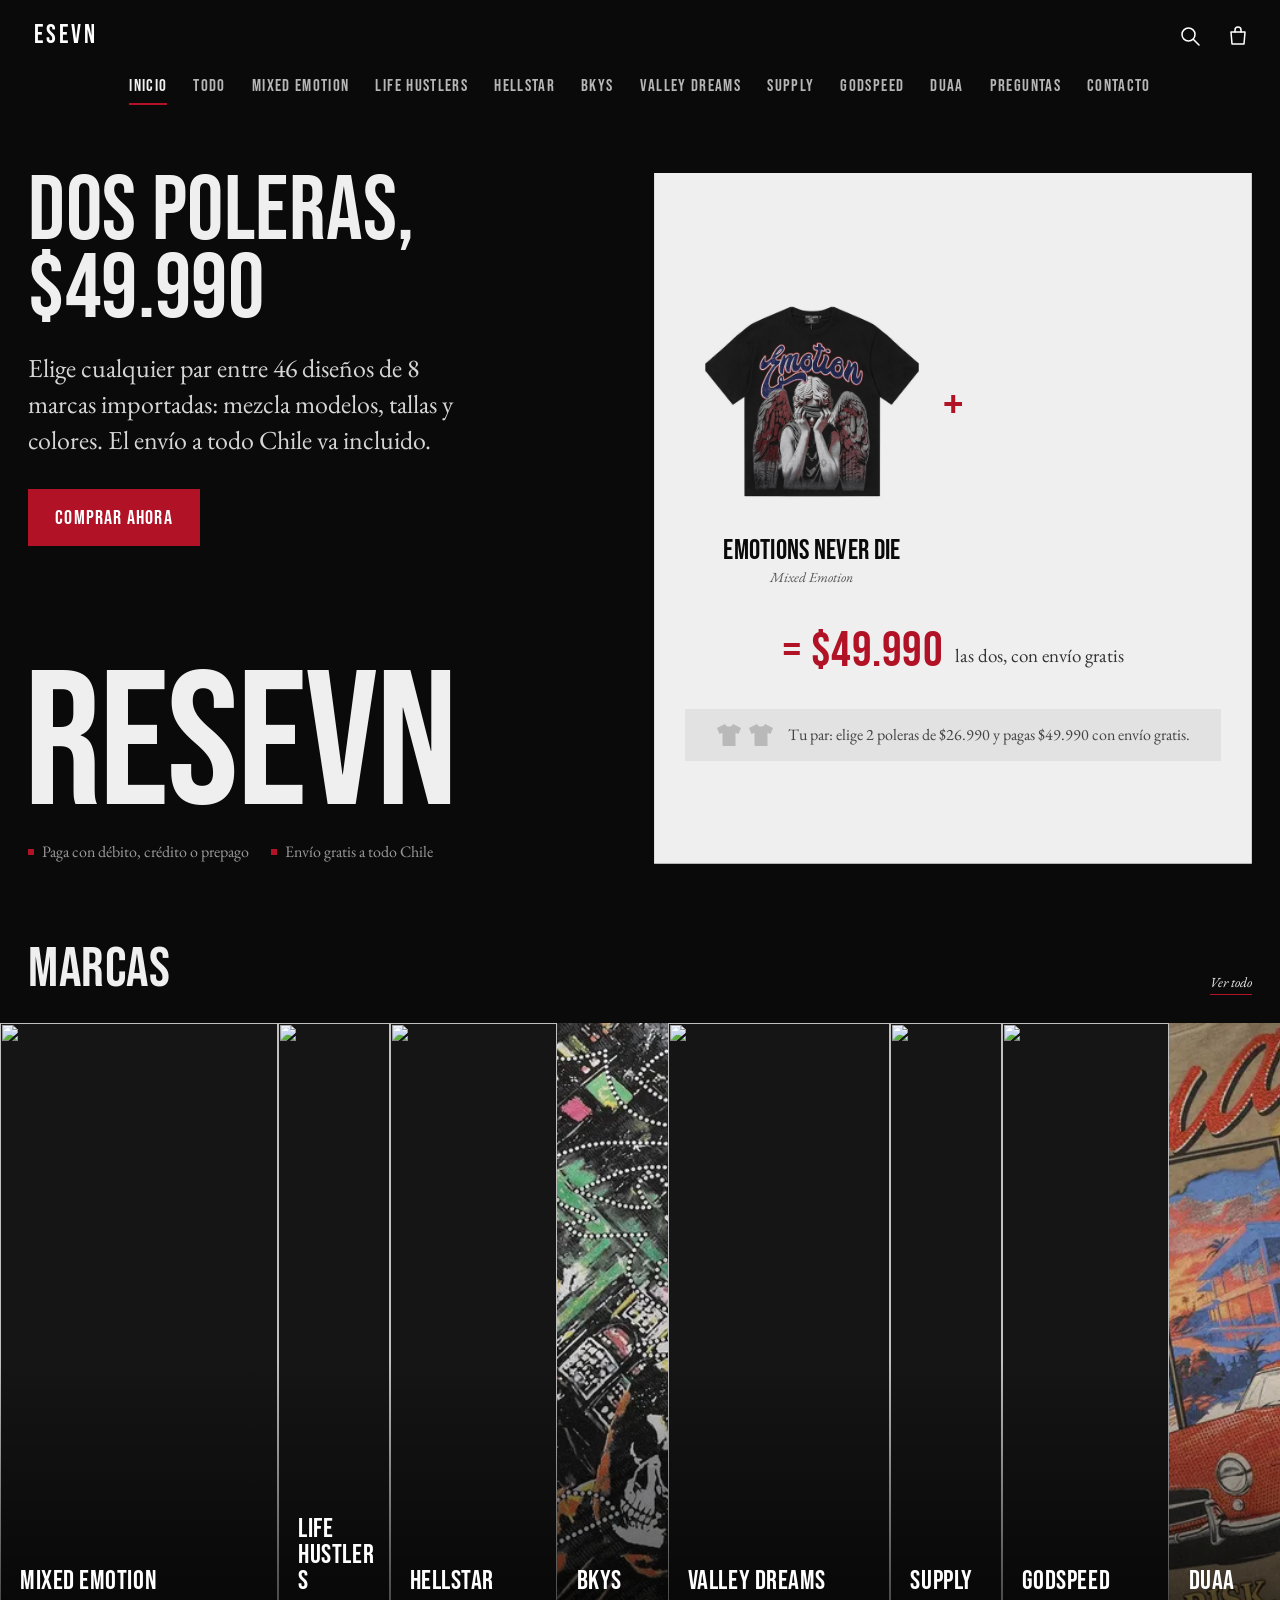
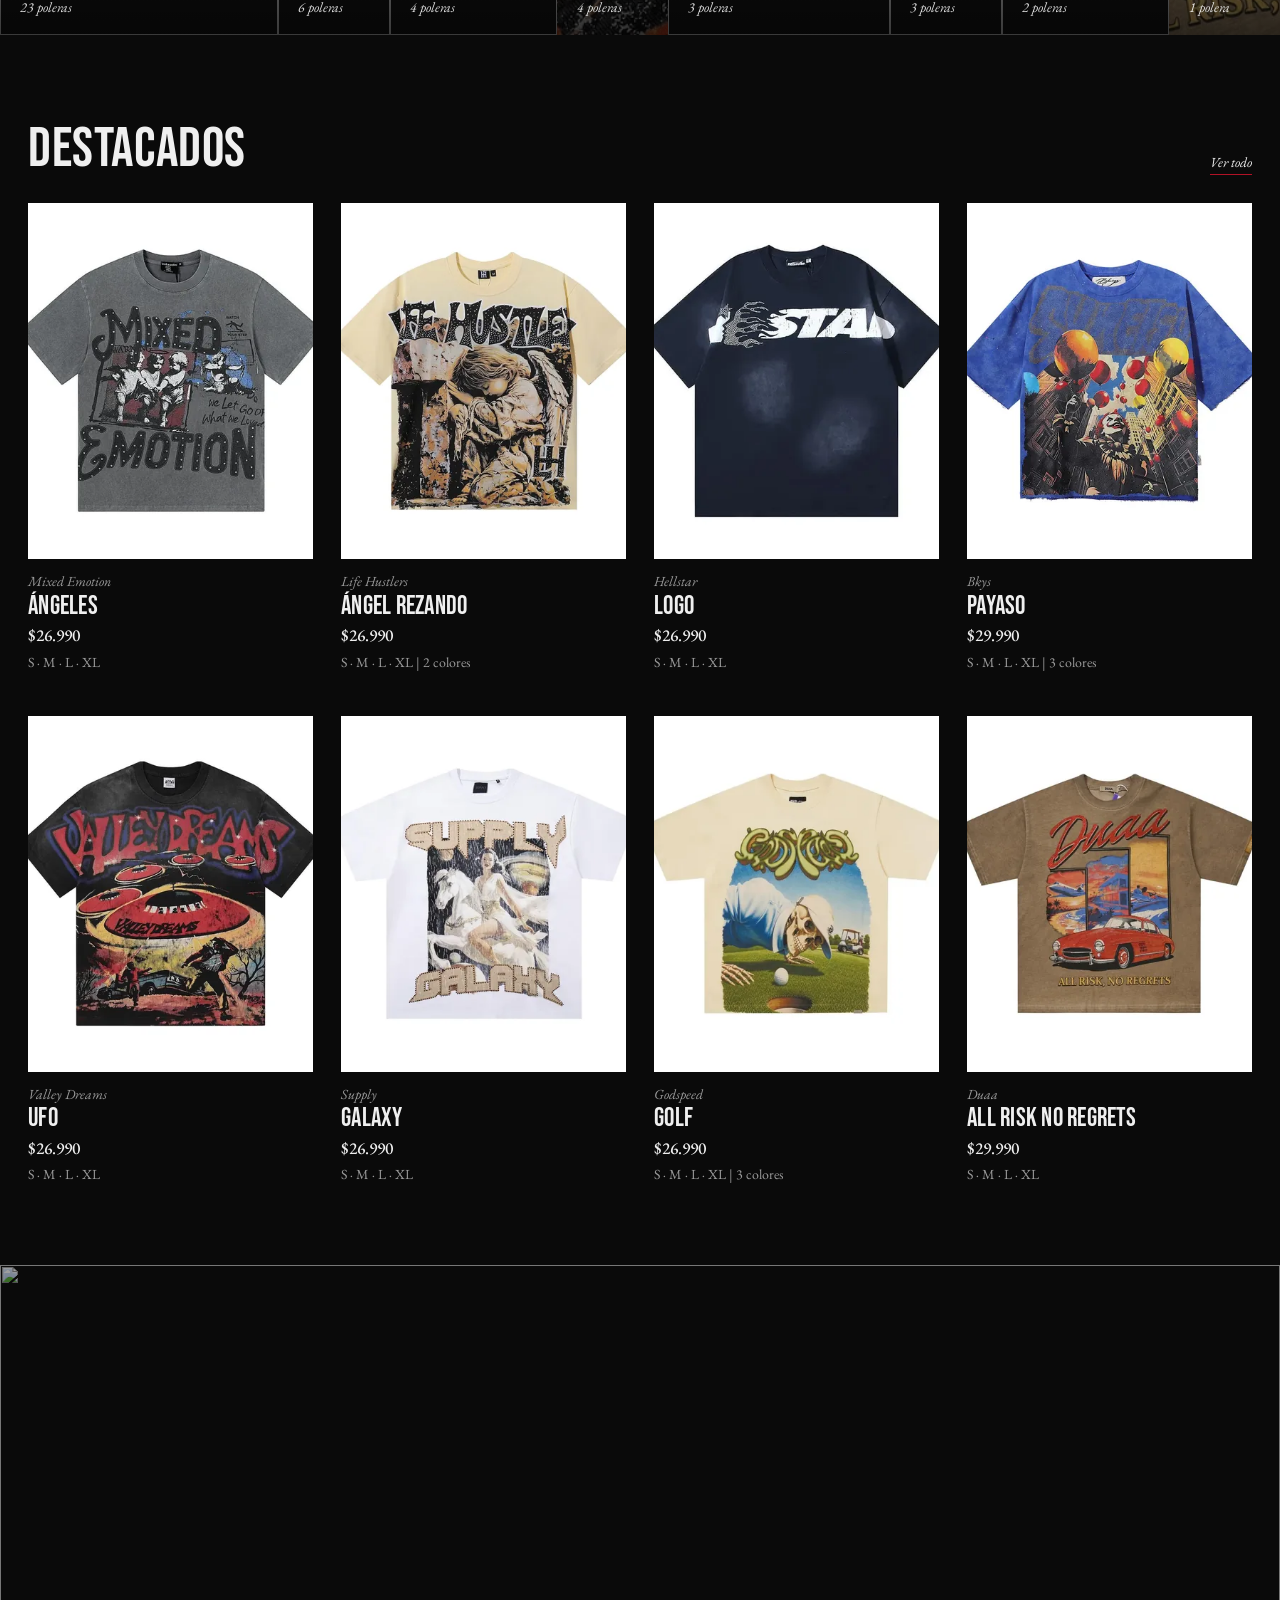
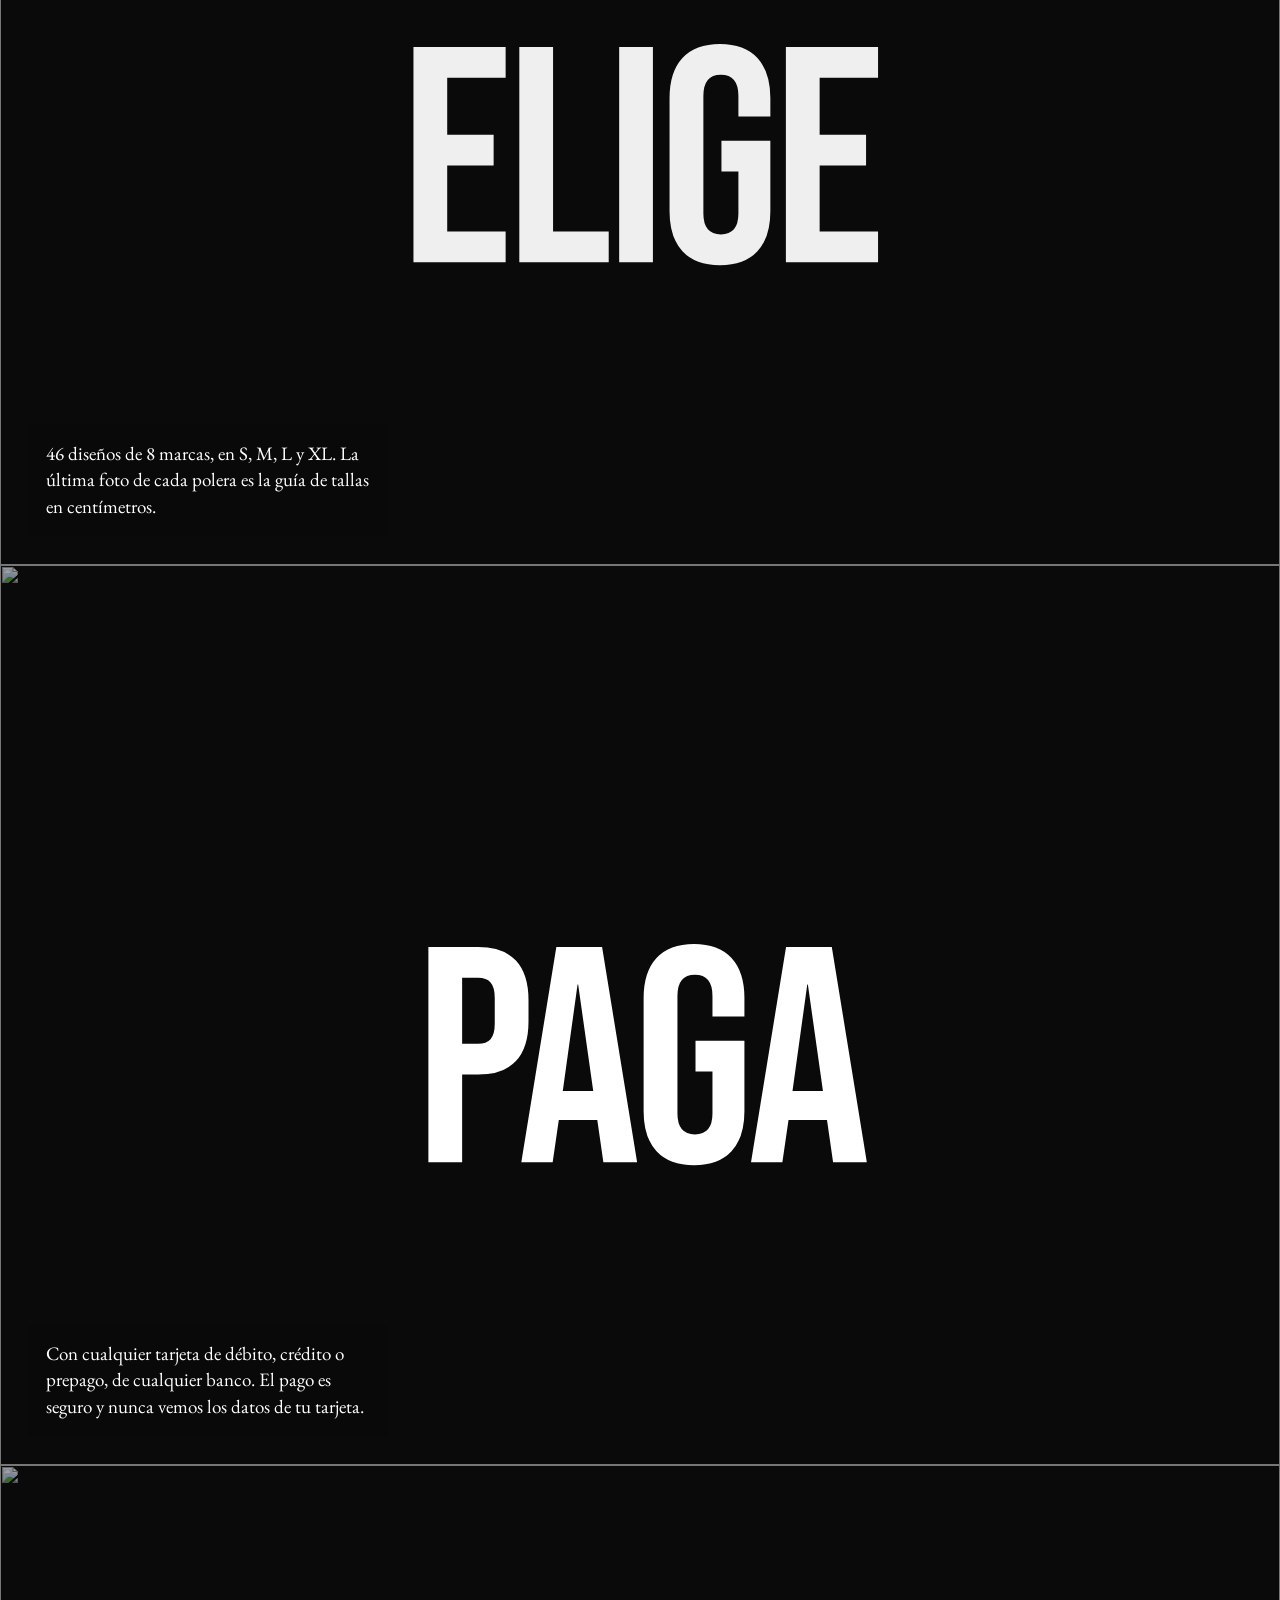
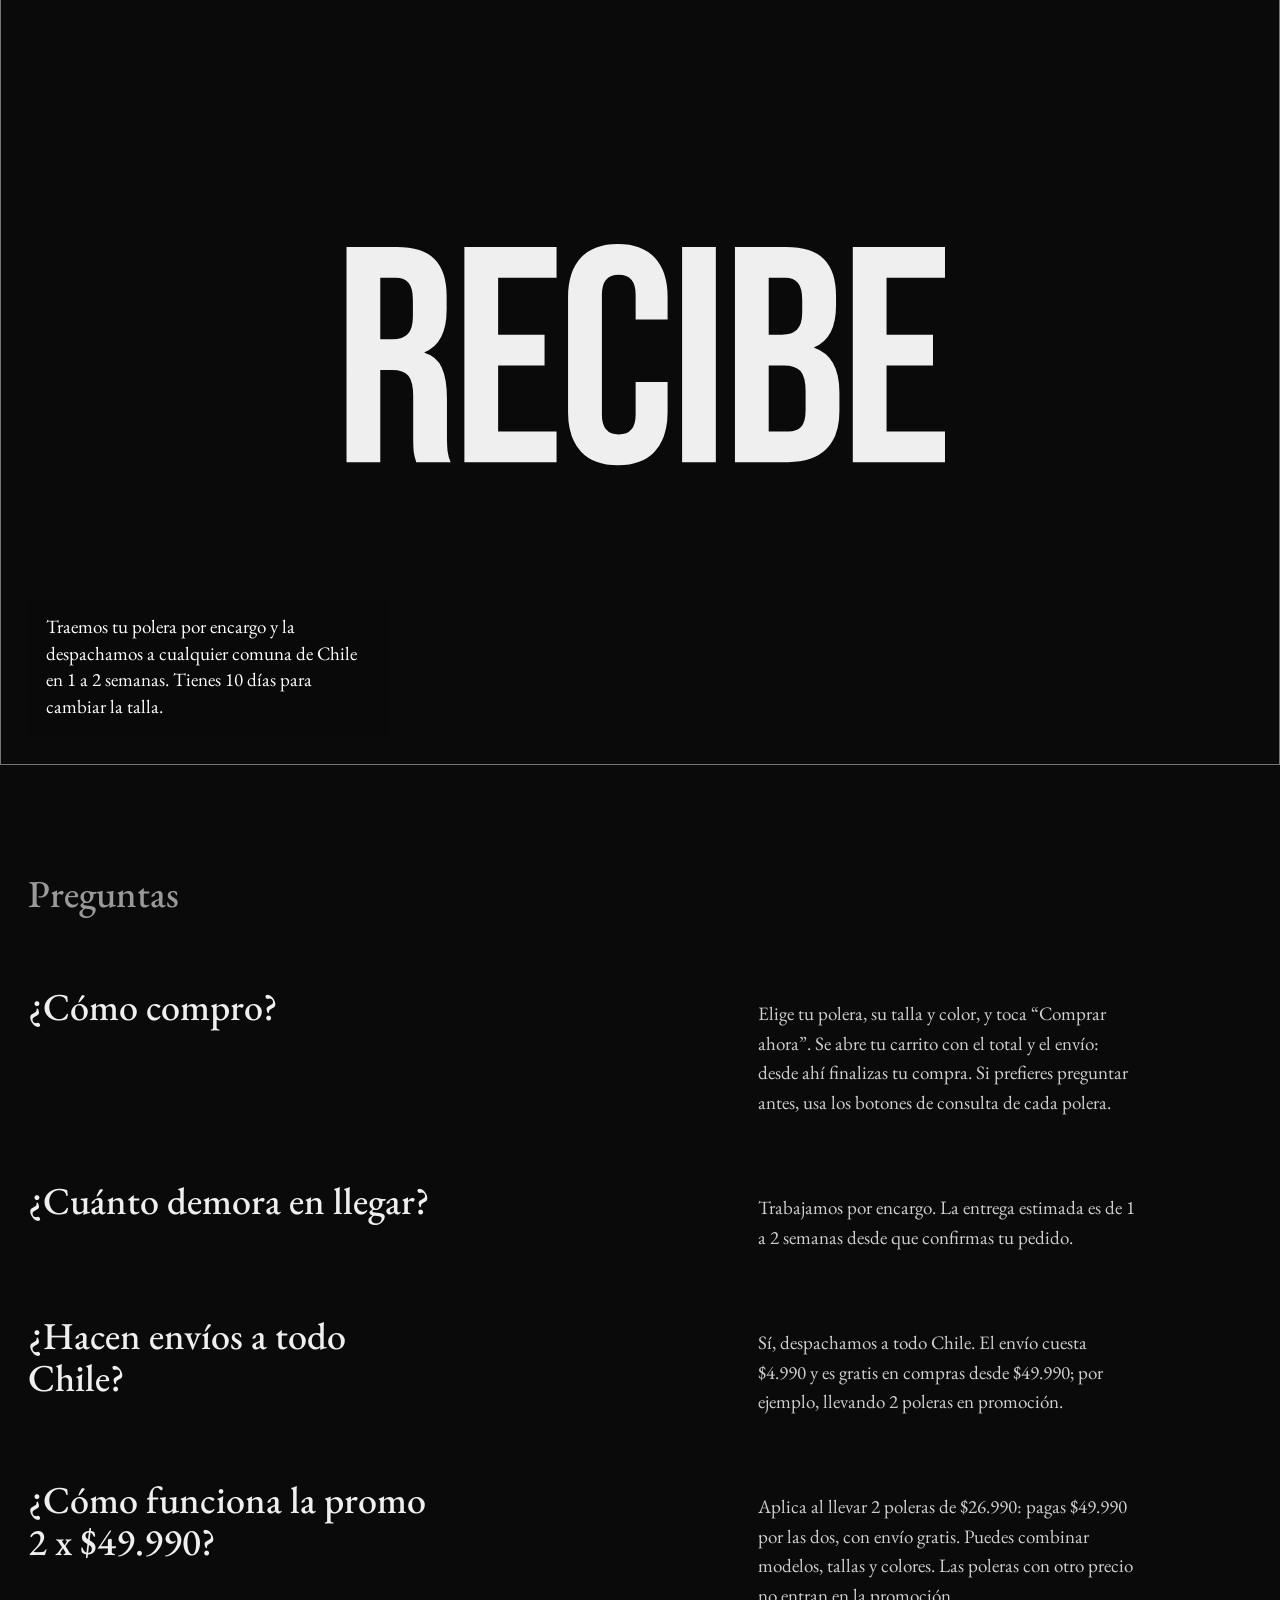
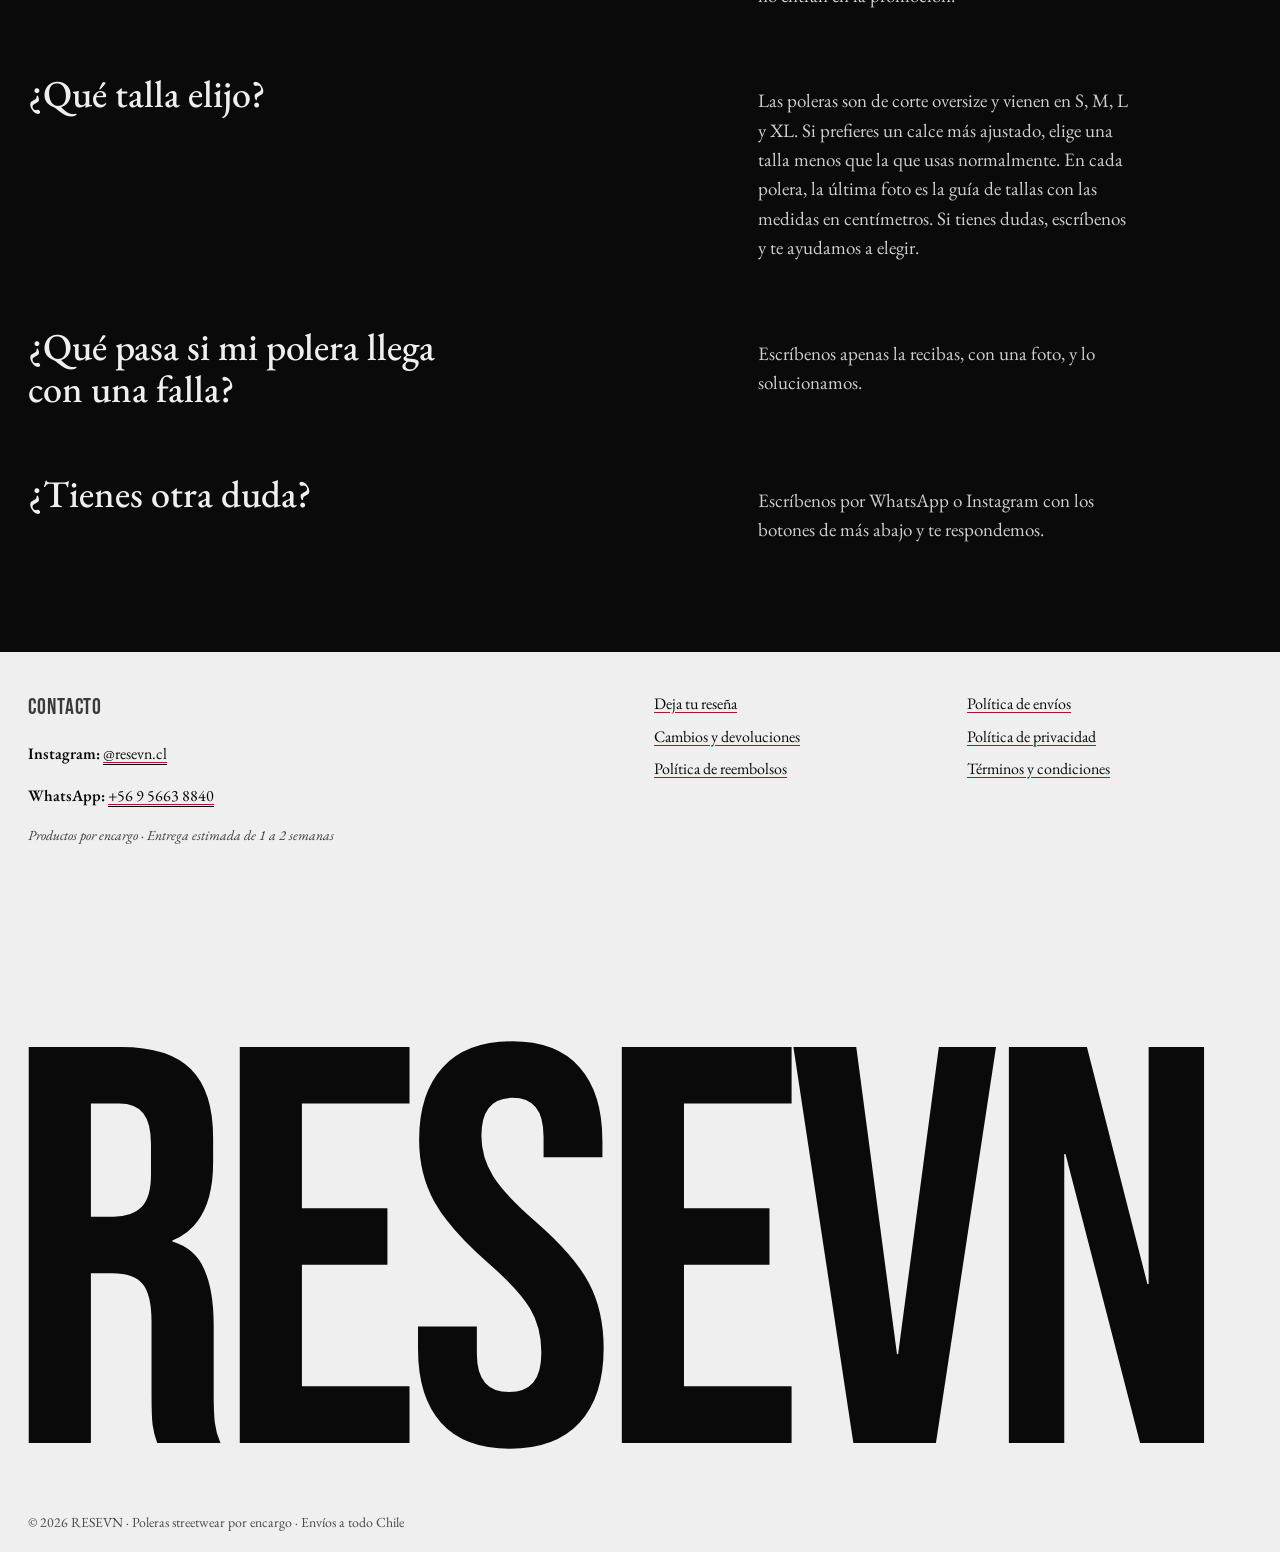
==== index.html @ 14b0cffc "Actualiza catalogo" ====
<!DOCTYPE html>
<html lang="es">
<head>
  <meta charset="utf-8">
  <meta name="viewport" content="width=device-width, initial-scale=1">
  <title>RESEVN — Poleras streetwear importadas · 2 × $49.990 con envío gratis</title>
  <meta name="description" content="Poleras streetwear oversize de Hellstar, Mixed Emotion, Life Hustlers, Valley Dreams y más. Lleva 2 por $49.990 con envío gratis a todo Chile. Paga con Mercado Pago.">
  <meta name="theme-color" content="#0a0a0a">
  <link rel="canonical" href="https://resevn.cl/">
  <meta property="og:type" content="website">
  <meta property="og:site_name" content="RESEVN">
  <meta property="og:title" content="RESEVN — Poleras streetwear · 2 × $49.990">
  <meta property="og:description" content="Hellstar, Mixed Emotion, Life Hustlers y más. Envío gratis a todo Chile llevando 2.">
  <meta property="og:url" content="https://resevn.cl/">
  <meta property="og:image" content="https://resevn.cl/img/polera-mixed-emotion-angel-rezando-negro-06.webp">
  <meta property="og:locale" content="es_CL">
  <meta name="twitter:card" content="summary_large_image">
  <link rel="icon" type="image/png" href="img/favicon.png">
  <link rel="apple-touch-icon" href="img/favicon.png">
  <link rel="preload" as="font" type="font/woff2" href="fuentes/bebas-neue-latin-400-normal.woff2" crossorigin>
  <link rel="preload" as="font" type="font/woff2" href="fuentes/eb-garamond-latin-400-normal.woff2" crossorigin>
  <link rel="preload" as="image" href="img/polera-mixed-emotion-alas-rojas-negro-01.webp" fetchpriority="high">
  <script type="application/ld+json">
  {
    "@context": "https://schema.org",
    "@type": "ClothingStore",
    "name": "RESEVN",
    "url": "https://resevn.cl/",
    "logo": "https://resevn.cl/img/logo.png",
    "image": "https://resevn.cl/img/polera-mixed-emotion-angel-rezando-negro-06.webp",
    "description": "Tienda online de poleras streetwear oversize importadas, por encargo, con envío a todo Chile.",
    "telephone": "+56956638840",
    "priceRange": "$26.990 - $29.990",
    "currenciesAccepted": "CLP",
    "paymentAccepted": "Tarjeta de crédito, débito o prepago (Mercado Pago)",
    "areaServed": { "@type": "Country", "name": "Chile" },
    "address": { "@type": "PostalAddress", "addressCountry": "CL" },
    "sameAs": ["https://instagram.com/resevn.cl"]
  }
  </script>
  <link rel="stylesheet" href="styles.css?v=1792459731">
  <link rel="stylesheet" href="rediseno.css?v=1792459731">
</head>
<body class="tienda">

  <p class="aviso-promo" id="aviso-promo" hidden></p>

  <header class="header">
    <div class="header-fila">
      <a class="logo" href="#" id="logo"><img id="logo-img" alt="" hidden><span id="logo-texto" data-tienda></span></a>
      <div class="header-iconos">
        <button class="icono" id="abrir-buscador" type="button" aria-label="Buscar" aria-expanded="false" aria-controls="buscador">
          <svg viewBox="0 0 24 24" aria-hidden="true"><circle cx="10.5" cy="10.5" r="6.5"/><path d="M15.5 15.5 21 21"/></svg>
        </button>
        <button class="icono" id="abrir-carrito" type="button" aria-label="Abrir carrito">
          <svg viewBox="0 0 24 24" aria-hidden="true"><path d="M5 8h14l-1 12H6L5 8Z"/><path d="M9 8V6a3 3 0 0 1 6 0v2"/></svg>
          <span class="icono-cuenta" id="carrito-cuenta" hidden>0</span>
        </button>
      </div>
    </div>
    <nav class="menu" id="menu" aria-label="Secciones"></nav>
    <form class="buscador" id="buscador" role="search" hidden>
      <input id="buscar" type="search" placeholder="Buscar polera o marca" aria-label="Buscar polera o marca" autocomplete="off">
      <button type="button" id="cerrar-buscador" aria-label="Cerrar buscador"><svg viewBox="0 0 24 24" width="18" height="18" aria-hidden="true" style="fill:none;stroke:currentColor;stroke-width:1.6;stroke-linecap:round"><path d="M6 6l12 12M18 6 6 18"/></svg></button>
    </form>
  </header>

  <main>
    <section class="portada" id="portada" aria-labelledby="portada-titulo">
      <div class="portada-texto">
        <h1 class="portada-oferta" id="portada-titulo">Dos poleras,<br>$49.990</h1>
        <p class="portada-frase">Elige cualquier par entre <span data-cuenta-poleras>46</span> diseños de <span data-cuenta-marcas>8</span> marcas importadas: mezcla modelos, tallas y colores. El envío a todo Chile va incluido.</p>
        <div class="portada-acciones">
          <a class="boton boton-acento" href="#todo">Comprar ahora</a>
        </div>
      </div>
      <figure class="portada-par" aria-label="Ejemplo de un par en promoción">
        <div class="par-poleras">
          <a class="par-polera" href="#p=mlc4169461850">
            <img src="img/polera-mixed-emotion-alas-rojas-negro-01.webp" width="1200" height="1200" alt="Polera negra Mixed Emotion Alas Rojas, con un ángel de alas rojas" fetchpriority="high">
            <span class="par-polera-marca">Mixed Emotion</span>
            <span class="par-polera-nombre">Alas Rojas</span>
          </a>
          <span class="par-mas" aria-hidden="true">+</span>
          <a class="par-polera" href="#p=mlc3990361840-dilh002fh">
            <img src="img/polera-life-hustlers-querubin-gris-01.webp" width="1200" height="1200" alt="Polera gris Life Hustlers Querubín, con un ángel rezando">
            <span class="par-polera-marca">Life Hustlers</span>
            <span class="par-polera-nombre">Querubín</span>
          </a>
        </div>
        <figcaption class="par-total"><b>= $49.990</b> las dos, con envío gratis</figcaption>
        <div class="par" id="par" aria-live="polite">
          <div class="par-puntos" aria-hidden="true"><span></span><span></span></div>
          <p id="par-texto">Tu par: elige 2 poleras de $26.990 y pagas $49.990 con envío gratis.</p>
        </div>
      </figure>
      <p class="portada-nombre" aria-hidden="true"><span>RESEVN</span></p>
      <ul class="portada-garantias">
        <li>Paga con débito, crédito o prepago</li>
        <li>Envío gratis a todo Chile</li>
      </ul>

    </section>

    <section class="banner" id="banner" aria-roledescription="carrusel" aria-label="Destacados" hidden>
      <div class="banner-pista" id="banner-pista"></div>
      <div class="banner-controles" id="banner-controles" hidden>
        <button type="button" id="banner-izq" aria-label="Foto anterior">&#8249;</button>
        <button type="button" id="banner-der" aria-label="Foto siguiente">&#8250;</button>
      </div>
    </section>

    <section class="catalogo" id="catalogo">
      <p class="cinta-promo" id="cinta-promo" hidden></p>
      <div id="secciones"></div>
      <p class="aviso" id="aviso" hidden></p>
    </section>

    <section class="pasos" id="como-comprar" aria-label="Cómo comprar">
      <article class="paso">
        <img src="img/polera-life-hustlers-astronauta-negro-06.webp" alt="" loading="lazy" width="1200" height="1200">
        <h2 class="paso-verbo">Elige</h2>
        <p class="paso-frase"><span data-cuenta-poleras>46</span> diseños de <span data-cuenta-marcas>8</span> marcas, en S, M, L y XL. La última foto de cada polera es la guía de tallas en centímetros.</p>
      </article>
      <article class="paso">
        <img src="img/polera-life-hustlers-angel-rezando-beige-07.webp" alt="" loading="lazy" width="1200" height="1200">
        <h2 class="paso-verbo">Paga</h2>
        <p class="paso-frase">Con cualquier tarjeta de débito, crédito o prepago, de cualquier banco. El pago es seguro y nunca vemos los datos de tu tarjeta.</p>
      </article>
      <article class="paso">
        <img src="img/polera-valley-dreams-ufo-negro-06.webp" alt="" loading="lazy" width="1200" height="1200">
        <h2 class="paso-verbo">Recibe</h2>
        <p class="paso-frase">Traemos tu polera por encargo y la despachamos a cualquier comuna de Chile en 1 a 2 semanas. Tienes 10 días para cambiar la talla.</p>
      </article>
    </section>

    <section class="extra" id="resenas" hidden>
      <h2>Reseñas</h2>
      <div class="resenas" id="lista-resenas"></div>
    </section>

    <section class="extra" id="preguntas" hidden>
      <h2>Preguntas</h2>
      <div class="preguntas" id="lista-preguntas"></div>
    </section>
  </main>

  <footer class="footer" id="contacto">
    <div class="footer-cuerpo">
      <div class="footer-col">
        <p class="footer-logo" data-tienda></p>
        <p class="footer-titulo">Contacto</p>
        <p><b>Instagram:</b> <a id="link-instagram" target="_blank" rel="noopener"></a></p>
        <p><b>WhatsApp:</b> <a id="link-whatsapp" target="_blank" rel="noopener"></a></p>
        <p class="footer-nota" data-entrega hidden></p>
      </div>
      <nav class="footer-col footer-links" aria-label="Políticas">
        <a href="opinar.html">Deja tu reseña</a>
        <a href="politicas.html#cambios">Cambios y devoluciones</a>
        <a href="politicas.html#reembolsos">Política de reembolsos</a>
        <a href="politicas.html#envios">Política de envíos</a>
        <a href="politicas.html#privacidad">Política de privacidad</a>
        <a href="politicas.html#terminos">Términos y condiciones</a>
      </nav>
    </div>
    <p class="footer-marca" aria-hidden="true">RESEVN</p>
    <p class="footer-pie">© <span id="anio"></span> <span data-tienda></span> · Poleras streetwear por encargo · Envíos a todo Chile</p>
  </footer>

  <!-- Detalle de producto -->
  <div class="detalle" id="detalle" role="dialog" aria-modal="true" aria-labelledby="detalle-nombre" hidden>
    <div class="detalle-caja">
      <button class="detalle-cerrar" id="detalle-cerrar" aria-label="Cerrar"><svg viewBox="0 0 24 24" width="18" height="18" aria-hidden="true" style="fill:none;stroke:currentColor;stroke-width:1.6;stroke-linecap:round"><path d="M6 6l12 12M18 6 6 18"/></svg></button>
      <div class="detalle-galeria">
        <div class="detalle-fotos" id="detalle-fotos"></div>
        <button class="detalle-flecha detalle-flecha-izq" id="flecha-izq" type="button" aria-label="Foto anterior">&#8249;</button>
        <button class="detalle-flecha detalle-flecha-der" id="flecha-der" type="button" aria-label="Foto siguiente">&#8250;</button>
        <div class="detalle-puntos" id="detalle-puntos"></div>
      </div>
      <div class="detalle-info">
        <p class="detalle-marca" id="detalle-marca"></p>
        <h2 id="detalle-nombre"></h2>
        <p class="detalle-precio" id="detalle-precio" hidden></p>
        <button class="detalle-resenas" id="detalle-resenas" type="button" hidden></button>
        <p class="detalle-promo" id="detalle-promo" hidden></p>
        <div class="detalle-grupo" id="detalle-tallas" hidden>
          <h3>Talla: <span id="detalle-talla-actual"></span><button type="button" class="detalle-guia" id="detalle-guia" hidden>Guía de tallas</button></h3>
          <ul class="chips"></ul>
        </div>
        <div class="detalle-grupo" id="detalle-colores" hidden>
          <h3>Color: <span id="detalle-color-actual"></span></h3>
          <ul class="muestras"></ul>
        </div>
        <p class="detalle-error" id="detalle-error" role="alert" hidden></p>
        <button class="boton boton-oscuro" id="detalle-comprar" type="button">Comprar ahora</button>
        <button class="boton boton-borde" id="detalle-agregar" type="button">Agregar al carrito</button>
        <p class="detalle-dudas">¿Tienes dudas? Consúltanos</p>
        <div class="detalle-consulta">
          <a class="boton boton-whatsapp" id="detalle-whatsapp" target="_blank" rel="noopener">WhatsApp</a>
          <a class="boton boton-borde" id="detalle-instagram" target="_blank" rel="noopener">Instagram</a>
        </div>
        <p class="detalle-entrega" data-entrega hidden></p>
        <div class="detalle-secciones" id="detalle-secciones"></div>
      </div>
    </div>
  </div>

  <!-- Carrito -->
  <div class="carrito" id="carrito" role="dialog" aria-modal="true" aria-labelledby="carrito-titulo" hidden>
    <div class="carrito-panel">
      <div class="carrito-cabecera">
        <h2 id="carrito-titulo">Carrito</h2>
        <button type="button" id="cerrar-carrito" aria-label="Cerrar carrito"><svg viewBox="0 0 24 24" width="18" height="18" aria-hidden="true" style="fill:none;stroke:currentColor;stroke-width:1.6;stroke-linecap:round"><path d="M6 6l12 12M18 6 6 18"/></svg></button>
      </div>
      <div class="carrito-promo" id="carrito-promo" hidden>
        <p id="carrito-promo-texto"></p>
        <div class="carrito-barra"><span id="carrito-barra"></span></div>
      </div>
      <div class="carrito-lista" id="carrito-lista">
        <div id="carrito-items"></div>
        <section class="carrito-sugeridas" id="carrito-sugeridas" hidden>
          <h3 id="carrito-sugeridas-titulo"></h3>
          <div class="sugeridas" id="carrito-sugeridas-lista"></div>
        </section>
      </div>
      <div class="carrito-pie">
        <dl class="carrito-totales" id="carrito-totales"></dl>
        <a class="boton boton-oscuro" id="carrito-pagar" href="comprar.html" hidden>Finalizar compra</a>
        <p class="carrito-nota" id="carrito-nota">Tu compra se envía por WhatsApp. Ahí confirmamos disponibilidad, pago y entrega.</p>
        <a class="boton boton-whatsapp" id="carrito-pedir" target="_blank" rel="noopener">Comprar por WhatsApp</a>
        <button class="boton boton-borde" id="carrito-seguir" type="button">Continuar comprando</button>
      </div>
    </div>
  </div>

  <script src="config.js?v=1792459731"></script>
  <script src="medicion.js?v=1792459731"></script>
  <script src="app.js?v=1792459731"></script>
</body>
</html>
---- styles.css ----
:root {
  --negro: #0a0a0a;
  --blanco: #ffffff;
  --gris: #6f6f6f;
  --gris-claro: #f3f3f3;
  --linea: #e4e4e4;
  --verde: #128c4b;
  --verde-oscuro: #0e733d;
  --rojo: #b3261e;
  --margen: 16px;
  --fuente: "Helvetica Neue", Helvetica, Arial, system-ui, sans-serif;
}

* { box-sizing: border-box; margin: 0; padding: 0; }
html { scroll-behavior: smooth; -webkit-text-size-adjust: 100%; }
body {
  font-family: var(--fuente);
  color: var(--negro);
  background: var(--blanco);
  font-size: 14px;
  line-height: 1.4;
  -webkit-font-smoothing: antialiased;
}
body.sin-scroll { overflow: hidden; }
a { color: inherit; text-decoration: none; }
img { display: block; width: 100%; height: 100%; object-fit: cover; }
ul { list-style: none; }
button { font: inherit; color: inherit; background: none; border: 0; cursor: pointer; }
[hidden] { display: none !important; }
:focus-visible { outline: 2px solid currentColor; outline-offset: 3px; }

/* ---------- Franja de aviso ---------- */
.aviso-promo { background: var(--gris-claro); color: var(--negro); text-align: center; font-size: 11px; font-weight: 500; letter-spacing: 0.14em; text-transform: uppercase; padding: 9px var(--margen); }

/* ---------- Header ---------- */
.header { position: sticky; top: 0; z-index: 10; background: var(--negro); color: var(--blanco); }
.header-fila { display: flex; align-items: center; justify-content: space-between; gap: 12px; padding: 12px var(--margen) 6px; }
.logo {
  display: inline-flex; align-items: baseline; gap: 0.22em;
  font-size: 20px; font-weight: 700;
  letter-spacing: 0.22em; text-transform: uppercase;
}
.logo img { width: auto; height: 0.74em; filter: invert(1); } /* el logo es negro: se invierte sobre el header oscuro */
.header-iconos { display: flex; gap: 4px; margin-right: -8px; }
.icono { position: relative; width: 44px; height: 44px; display: grid; place-items: center; }
.icono svg { width: 24px; height: 24px; fill: none; stroke: currentColor; stroke-width: 1.5; stroke-linecap: round; stroke-linejoin: round; }
.icono-cuenta { position: absolute; top: 4px; right: 2px; min-width: 18px; height: 18px; padding: 0 5px; border-radius: 9px; background: var(--blanco); color: var(--negro); font-size: 11px; font-weight: 700; line-height: 18px; text-align: center; }
.menu { display: flex; gap: 22px; padding: 4px var(--margen) 12px; overflow-x: auto; scrollbar-width: none; white-space: nowrap; }
.menu::-webkit-scrollbar { display: none; }
/* centrado cuando cabe; si no cabe, se desliza hacia el lado */
.menu > :first-child { margin-left: auto; }
.menu > :last-child { margin-right: auto; }
.menu a { font-size: 11px; letter-spacing: 0.16em; text-transform: uppercase; padding: 4px 0; border-bottom: 1px solid transparent; opacity: .82; }
.menu a:hover, .menu a[aria-current] { border-color: currentColor; opacity: 1; }
.menu a[aria-current] { font-weight: 700; }
.buscador { display: flex; align-items: center; gap: 8px; padding: 0 var(--margen) 12px; }
.buscador input { flex: 1; min-width: 0; font: inherit; font-size: 16px; color: var(--negro); background: var(--blanco); border: 0; border-radius: 0; padding: 11px 12px; }
.buscador button { width: 44px; height: 44px; font-size: 16px; }

/* ---------- Banner (carrusel) ---------- */
.banner { position: relative; height: 68vh; min-height: 360px; max-height: 720px; background: var(--negro); overflow: hidden; }
.banner-lamina { position: absolute; inset: 0; opacity: 0; visibility: hidden; transition: opacity .7s ease, visibility 0s .7s; }
.banner-lamina.activa { opacity: 1; visibility: visible; transition: opacity .7s ease; }
.banner-lamina::after { content: ""; position: absolute; inset: 0; background: linear-gradient(to top, rgba(0,0,0,.72), rgba(0,0,0,.05) 60%); }
.banner-texto { position: absolute; z-index: 1; left: 0; right: 0; bottom: 0; padding: 0 var(--margen) 84px; color: var(--blanco); }
.banner-titulo { font-size: 30px; font-weight: 700; line-height: 1.1; letter-spacing: 0.12em; text-transform: uppercase; margin-bottom: 18px; text-wrap: balance; }
.banner-controles { position: absolute; z-index: 2; left: 0; right: 0; bottom: 22px; display: flex; justify-content: center; gap: 12px; }
.banner-controles button { width: 40px; height: 40px; border-radius: 50%; background: var(--blanco); color: var(--negro); font-size: 24px; line-height: 1; padding-bottom: 4px; }
.banner-controles button:hover { background: var(--gris-claro); }
@media (prefers-reduced-motion: reduce) { .banner-lamina, .banner-lamina.activa { transition: none; } html { scroll-behavior: auto; } }

/* ---------- Botones ---------- */
.boton {
  display: inline-block; text-align: center;
  font-size: 12px; font-weight: 700; letter-spacing: 0.16em; text-transform: uppercase;
  padding: 16px 28px; border: 1px solid var(--negro);
  transition: background .15s, color .15s;
}
.boton-claro { background: var(--blanco); color: var(--negro); border-color: var(--blanco); }
.boton-claro:hover { background: var(--gris-claro); }
.boton-oscuro { background: var(--negro); color: var(--blanco); }
.boton-oscuro:hover { background: #333; }
.boton-borde { background: var(--blanco); color: var(--negro); }
.boton-borde:hover { background: var(--gris-claro); }
/* WhatsApp en su verde (oscurecido para que el texto blanco se lea bien) */
.boton-whatsapp { background: var(--verde); border-color: var(--verde); color: var(--blanco); }
.boton-whatsapp:hover { background: var(--verde-oscuro); border-color: var(--verde-oscuro); }

/* ---------- Catálogo ---------- */
.catalogo { padding: 40px var(--margen) 64px; max-width: 1500px; margin: 0 auto; min-height: 50vh; }
.catalogo-cabecera { display: flex; align-items: baseline; justify-content: space-between; gap: 16px; margin-bottom: 20px; }
.catalogo-cabecera h2 { font-size: 18px; font-weight: 700; letter-spacing: 0.16em; text-transform: uppercase; }
.catalogo-cabecera span, .catalogo-enlace { font-size: 11px; letter-spacing: 0.1em; text-transform: uppercase; color: var(--gris); white-space: nowrap; }
.catalogo-enlace { color: var(--negro); border-bottom: 1px solid currentColor; padding-bottom: 2px; }
.seccion + .seccion { margin-top: 64px; }
.ver-mas { display: block; margin: 36px auto 0; }

.marcas { display: grid; grid-template-columns: repeat(2, minmax(0, 1fr)); gap: 10px; }
.marca { position: relative; display: block; aspect-ratio: 4 / 5; overflow: hidden; background: var(--negro); color: var(--blanco); }
.marca img { transition: transform .5s ease; }
.marca::after { content: ""; position: absolute; inset: 0; background: linear-gradient(to top, rgba(0,0,0,.78), rgba(0,0,0,.1) 60%); }
.marca:hover img { transform: scale(1.04); }
.marca-texto { position: absolute; z-index: 1; left: 12px; right: 12px; bottom: 12px; display: grid; gap: 2px; }
.marca-texto b { font-size: 14px; font-weight: 700; letter-spacing: 0.14em; text-transform: uppercase; overflow-wrap: anywhere; }
.marca-texto small { font-size: 10px; letter-spacing: 0.12em; text-transform: uppercase; opacity: .85; }

.grilla { display: grid; grid-template-columns: repeat(2, minmax(0, 1fr)); gap: 28px 10px; }
.tarjeta { display: block; text-align: left; width: 100%; }
.tarjeta-foto { position: relative; aspect-ratio: 4 / 5; background: var(--gris-claro); overflow: hidden; margin-bottom: 10px; }
.tarjeta-foto img { transition: transform .4s ease; }
.tarjeta:hover .tarjeta-foto img { transform: scale(1.03); }
.tarjeta-foto-dorso { position: absolute; inset: 0; opacity: 0; transition: opacity .25s; }
@media (hover: hover) { .tarjeta:hover .tarjeta-foto-dorso { opacity: 1; } }
.tarjeta-promo { position: absolute; left: 8px; top: 8px; z-index: 1; background: var(--negro); color: var(--blanco); font-size: 10px; font-weight: 700; letter-spacing: 0.08em; padding: 4px 7px; }
.tarjeta-oferta { position: absolute; right: 8px; top: 8px; z-index: 1; background: var(--negro); color: var(--blanco); font-size: 10px; font-weight: 700; letter-spacing: 0.06em; padding: 4px 7px; }
.tarjeta-precio s, .detalle-precio s { font-weight: 400; color: var(--gris); margin-left: 4px; }
.detalle-oferta { font-size: 11px; font-weight: 700; background: var(--gris-claro); padding: 3px 7px; vertical-align: middle; }
.tarjeta-marca { font-size: 10px; letter-spacing: 0.14em; text-transform: uppercase; color: var(--gris); margin-bottom: 2px; }
.tarjeta-nombre { font-size: 12px; font-weight: 500; letter-spacing: 0.06em; text-transform: uppercase; overflow-wrap: anywhere; }
.tarjeta-precio { font-size: 13px; font-weight: 700; margin-top: 4px; }
.tarjeta-tallas { font-size: 11px; letter-spacing: 0.08em; color: var(--gris); margin-top: 4px; }
.tarjeta-comprar { display: inline-block; margin-top: 10px; font-size: 11px; font-weight: 700; letter-spacing: 0.14em; text-transform: uppercase; border-bottom: 1px solid currentColor; padding-bottom: 2px; }
.aviso { text-align: center; color: var(--gris); padding: 48px 0; }

/* ---------- Reseñas y preguntas frecuentes ---------- */
.extra { max-width: 860px; margin: 0 auto; padding: 0 var(--margen) 64px; scroll-margin-top: 120px; }
.extra h2 { font-size: 18px; font-weight: 700; letter-spacing: 0.16em; text-transform: uppercase; margin-bottom: 20px; }
.resenas { display: grid; gap: 12px; }
.resena { border: 1px solid var(--linea); padding: 18px; }
.resena blockquote { font-size: 15px; line-height: 1.5; }
.estrellas-nota { display: inline-block; font-size: 14px; letter-spacing: 2px; color: var(--negro); }
.resena .estrellas-nota { display: block; margin-bottom: 8px; }
.resena figcaption { font-size: 11px; letter-spacing: 0.1em; text-transform: uppercase; color: var(--gris); margin-top: 10px; }
.pregunta { border-top: 1px solid var(--linea); }
.pregunta:last-child { border-bottom: 1px solid var(--linea); }
.pregunta summary { cursor: pointer; list-style: none; display: flex; justify-content: space-between; gap: 16px; padding: 16px 0; font-size: 13px; font-weight: 700; letter-spacing: 0.06em; text-transform: uppercase; }
.pregunta summary::-webkit-details-marker { display: none; }
.pregunta summary::after { content: "+"; font-size: 18px; font-weight: 400; line-height: 1; }
.pregunta[open] summary::after { content: "−"; }
.pregunta p { font-size: 14px; line-height: 1.55; color: var(--gris); padding: 0 0 18px; max-width: 65ch; }

/* ---------- Footer ---------- */
.footer { border-top: 1px solid var(--linea); scroll-margin-top: 120px; }
.footer-cuerpo { max-width: 1000px; margin: 0 auto; padding: 48px var(--margen) 36px; display: grid; gap: 36px; }
.footer-col { display: grid; gap: 12px; align-content: start; font-size: 14px; }
.footer-col a { border-bottom: 1px solid transparent; justify-self: start; }
.footer-col p a, .footer-col a:hover { border-color: currentColor; }
.footer-logo { font-size: 15px; font-weight: 700; letter-spacing: 0.22em; text-transform: uppercase; margin-bottom: 4px; }
.footer-links a { color: var(--gris); }
.footer-links a:hover { color: var(--negro); }
.footer-nota { font-size: 12px; color: var(--gris); }
.footer-pie { border-top: 1px solid var(--linea); padding: 18px var(--margen); font-size: 11px; letter-spacing: 0.06em; color: var(--gris); text-align: center; }

/* ---------- Detalle ---------- */
.detalle { position: fixed; inset: 0; z-index: 20; background: var(--blanco); overflow-y: auto; overscroll-behavior: contain; }
.detalle-cerrar {
  position: fixed; top: 10px; right: 10px; z-index: 2;
  width: 44px; height: 44px; font-size: 18px;
  background: var(--blanco); border-radius: 50%;
}
.detalle-galeria { position: relative; background: var(--gris-claro); }
.detalle-fotos { display: flex; overflow-x: auto; scroll-snap-type: x mandatory; scrollbar-width: none; }
.detalle-fotos::-webkit-scrollbar { display: none; }
.detalle-fotos img { flex: 0 0 100%; aspect-ratio: 1 / 1; object-fit: contain; scroll-snap-align: center; background: var(--blanco); }
.detalle-puntos { position: absolute; left: 0; right: 0; bottom: 12px; display: flex; justify-content: center; gap: 6px; }
.detalle-puntos button { width: 6px; height: 6px; border-radius: 50%; background: rgba(0,0,0,.2); padding: 0; }
.detalle-puntos button[aria-current="true"] { background: var(--negro); }
.detalle-flecha {
  position: absolute; top: 50%; transform: translateY(-50%);
  width: 40px; height: 40px; border-radius: 50%;
  background: rgba(255,255,255,.9); border: 1px solid var(--linea);
  font-size: 24px; line-height: 1; padding-bottom: 4px;
}
.detalle-flecha-izq { left: 10px; }
.detalle-flecha-der { right: 10px; }
.detalle-flecha:hover { background: var(--negro); color: var(--blanco); border-color: var(--negro); }
.detalle-marca { font-size: 11px; letter-spacing: 0.16em; text-transform: uppercase; color: var(--gris); margin-bottom: 6px; }
.detalle-info { padding: 24px var(--margen) 40px; }
.detalle-info h2 { font-size: 18px; font-weight: 700; letter-spacing: 0.1em; text-transform: uppercase; overflow-wrap: anywhere; }
.detalle-precio { font-size: 18px; font-weight: 700; margin-top: 8px; }
.detalle-promo { font-size: 12px; letter-spacing: 0.06em; color: var(--gris); margin-top: 6px; }
.detalle-grupo { margin-top: 24px; }
.detalle-grupo h3 { font-size: 11px; font-weight: 500; letter-spacing: 0.16em; text-transform: uppercase; color: var(--gris); margin-bottom: 10px; }
.detalle-grupo h3 span { color: var(--negro); font-weight: 700; }
.chips { display: flex; flex-wrap: wrap; gap: 8px; }
.chips button { min-width: 48px; height: 44px; text-align: center; font-size: 12px; letter-spacing: 0.08em; text-transform: uppercase; padding: 0 12px; border: 1px solid var(--linea); }
.chips button:hover { border-color: var(--negro); }
.chips button[aria-pressed="true"] { background: var(--negro); color: var(--blanco); border-color: var(--negro); }
.muestras { display: flex; flex-wrap: wrap; gap: 8px; }
.muestras button { width: 60px; height: 60px; padding: 3px; border: 1px solid var(--linea); background: var(--blanco); font-size: 10px; }
.muestras button[aria-pressed="true"] { border: 2px solid var(--negro); padding: 2px; }
.muestras img { object-fit: contain; }
.detalle-error { color: var(--rojo); font-size: 13px; margin-top: 20px; }
.detalle-info .boton { display: block; width: 100%; margin-top: 10px; }
.detalle-info .boton-oscuro { margin-top: 28px; }
.detalle-error + .boton-oscuro { margin-top: 10px; }
.detalle-dudas { font-size: 11px; letter-spacing: 0.12em; text-transform: uppercase; color: var(--gris); margin-top: 26px; }
.detalle-consulta { display: grid; grid-template-columns: 1fr 1fr; gap: 10px; }
.detalle-consulta .boton { padding: 12px 8px; font-size: 11px; }
.detalle-guia { float: right; font-size: 11px; letter-spacing: 0.08em; text-transform: uppercase; color: var(--negro); border-bottom: 1px solid currentColor; padding-bottom: 1px; }
.detalle-resenas { background: none; border: 0; padding: 0; margin-top: 8px; font: inherit; font-size: 12px; color: var(--gris); cursor: pointer; text-align: left; }
.detalle-resenas:hover { color: var(--negro); }
.detalle-opiniones .resena { border: 0; border-top: 1px solid var(--linea); padding: 14px 0; }
.detalle-opiniones .resena blockquote { font-size: 13px; }
.detalle-secciones { margin-top: 28px; }
.detalle-secciones .pregunta summary { font-size: 12px; padding: 14px 0; }
.detalle-secciones .pregunta p { font-size: 13px; padding-bottom: 14px; }
.detalle-entrega { font-size: 11px; letter-spacing: 0.06em; color: var(--gris); text-align: center; margin-top: 16px; }

/* ---------- Carrito ---------- */
.carrito { position: fixed; inset: 0; z-index: 30; background: rgba(0,0,0,.5); display: flex; justify-content: flex-end; }
.carrito-panel { background: var(--blanco); width: min(480px, 100%); height: 100%; display: flex; flex-direction: column; }
.carrito-cabecera { display: flex; align-items: center; justify-content: space-between; padding: 10px 6px 10px var(--margen); border-bottom: 1px solid var(--linea); }
.carrito-cabecera h2 { font-size: 16px; font-weight: 700; letter-spacing: 0.14em; text-transform: uppercase; }
.carrito-cabecera button { width: 44px; height: 44px; font-size: 18px; }
.carrito-promo { padding: 14px var(--margen); border-bottom: 1px solid var(--linea); font-size: 13px; font-weight: 700; text-align: center; }
.carrito-barra { height: 6px; background: var(--gris-claro); border-radius: 3px; margin-top: 10px; overflow: hidden; }
.carrito-barra span { display: block; height: 100%; width: 0; background: var(--negro); transition: width .3s; }
.carrito-lista { flex: 1; overflow-y: auto; padding: 0 var(--margen); }
.carrito-vacio { text-align: center; color: var(--gris); padding: 36px 12px 28px; border-bottom: 1px solid var(--linea); font-size: 13px; }
.carrito-vacio-titulo { color: var(--negro); font-size: 13px; font-weight: 700; letter-spacing: 0.12em; text-transform: uppercase; margin-bottom: 8px; }
.carrito-item { display: grid; grid-template-columns: 72px minmax(0, 1fr) auto; gap: 12px; padding: 16px 0; border-bottom: 1px solid var(--linea); }
.carrito-item > img { width: 72px; height: 90px; background: var(--gris-claro); }
.carrito-nombre { font-size: 12px; font-weight: 700; letter-spacing: 0.06em; text-transform: uppercase; overflow-wrap: anywhere; }
.carrito-detalle { font-size: 12px; color: var(--gris); margin-top: 3px; }
.carrito-cant { display: flex; align-items: center; gap: 4px; margin-top: 8px; }
.carrito-cant button { width: 32px; height: 32px; border: 1px solid var(--linea); font-size: 16px; line-height: 1; }
.carrito-cant span { min-width: 26px; text-align: center; font-weight: 700; font-variant-numeric: tabular-nums; }
.carrito-cant .carrito-quitar { width: auto; border: 0; font-size: 11px; letter-spacing: 0.06em; text-decoration: underline; color: var(--gris); padding: 0 8px; }
.carrito-precio { font-size: 13px; font-weight: 700; font-variant-numeric: tabular-nums; white-space: nowrap; }
.carrito-pie button:disabled { opacity: .6; cursor: default; }
.resultado { text-align: center; padding-top: 64px; min-height: 60vh; }
.resultado p { margin-inline: auto; }
.resultado-datos { display: grid; gap: 6px; margin: 24px auto 0; max-width: 360px; font-variant-numeric: tabular-nums; }
.resultado-datos div { display: flex; justify-content: space-between; gap: 16px; font-size: 14px; border-bottom: 1px solid var(--linea); padding: 8px 0; }
.resultado-datos dt { color: var(--gris); }
.resultado-datos dd { font-weight: 700; }
.resultado-botones { display: grid; gap: 10px; max-width: 360px; margin: 32px auto 0; }
.carrito-sugeridas { padding: 18px 0 20px; }
.carrito-sugeridas h3 { font-size: 12px; font-weight: 700; letter-spacing: 0.12em; text-transform: uppercase; margin-bottom: 12px; }
.sugeridas { display: grid; grid-auto-flow: column; grid-auto-columns: 112px; gap: 10px; overflow-x: auto; padding-bottom: 6px; scrollbar-width: thin; }
.sugerida { display: grid; gap: 3px; align-content: start; }
.sugerida img { width: 112px; height: 140px; background: var(--gris-claro); margin-bottom: 4px; }
.sugerida-nombre { font-size: 11px; font-weight: 500; letter-spacing: 0.04em; text-transform: uppercase; overflow-wrap: anywhere; line-height: 1.25; }
.sugerida-precio { font-size: 12px; font-weight: 700; }
.carrito-pie { border-top: 1px solid var(--linea); padding: 16px var(--margen) 20px; display: grid; gap: 10px; }
.carrito-totales { display: grid; gap: 6px; font-variant-numeric: tabular-nums; }
.carrito-totales div { display: flex; justify-content: space-between; gap: 12px; font-size: 13px; color: var(--gris); }
.carrito-totales .carrito-total { font-size: 16px; font-weight: 700; color: var(--negro); }
.carrito-nota { font-size: 11px; color: var(--gris); }
.carrito-pie .boton { display: block; width: 100%; }

/* ---------- Página de políticas ---------- */
.texto { max-width: 720px; margin: 0 auto; padding: 40px var(--margen) 72px; }
.texto h1 { font-size: 22px; font-weight: 700; letter-spacing: 0.14em; text-transform: uppercase; margin-bottom: 8px; text-wrap: balance; }
.texto .texto-fecha { font-size: 12px; color: var(--gris); margin-bottom: 24px; }
.texto-indice { display: flex; flex-wrap: wrap; gap: 8px 18px; padding: 16px 0; border-top: 1px solid var(--linea); border-bottom: 1px solid var(--linea); margin-bottom: 8px; }
.texto-indice a { font-size: 11px; letter-spacing: 0.12em; text-transform: uppercase; border-bottom: 1px solid currentColor; }
.texto section { padding-top: 36px; scroll-margin-top: 110px; }
.texto h2 { font-size: 15px; font-weight: 700; letter-spacing: 0.14em; text-transform: uppercase; margin-bottom: 12px; }
.texto p, .texto li { font-size: 15px; line-height: 1.6; color: #333; max-width: 65ch; }
.texto p + p, .texto ul + p, .texto p + ul { margin-top: 10px; }
.texto ul { list-style: disc; padding-left: 20px; display: grid; gap: 6px; }
.texto a.enlace { border-bottom: 1px solid currentColor; }

/* ---------- Finalizar compra ---------- */
.pago-seguro { margin-left: auto; font-size: 11px; letter-spacing: 0.14em; text-transform: uppercase; color: var(--blanco); opacity: .8; }
.pago { max-width: 1040px; margin: 0 auto; padding: 24px var(--margen) 72px; }
.pago-volver { font-size: 12px; letter-spacing: 0.08em; text-transform: uppercase; color: var(--gris); }
.pago h1 { font-size: 22px; font-weight: 700; letter-spacing: 0.14em; text-transform: uppercase; margin: 14px 0 20px; }
.pago-vacio { padding: 40px 0; color: var(--gris); }
.pago .enlace { border-bottom: 1px solid currentColor; }
.pago-columnas { display: grid; gap: 28px; }
.pago-resumen { order: -1; border: 1px solid var(--linea); padding: 4px 16px 16px; }
.pago-resumen h2 { font-size: 12px; font-weight: 700; letter-spacing: 0.14em; text-transform: uppercase; padding: 14px 0 2px; }
.pago-resumen .carrito-item { grid-template-columns: 56px minmax(0, 1fr) auto; padding: 12px 0; }
.pago-resumen .carrito-item > img { width: 56px; height: 70px; }
.pago-resumen .carrito-totales { padding-top: 14px; }
.pago-editar { display: inline-block; margin-top: 14px; font-size: 12px; color: var(--gris); border-bottom: 1px solid currentColor; }
.pago-form { display: grid; gap: 14px; align-content: start; }
.pago-form section { display: grid; gap: 12px; padding-bottom: 14px; }
.pago-form h2 { display: flex; align-items: center; gap: 10px; font-size: 13px; font-weight: 700; letter-spacing: 0.14em; text-transform: uppercase; padding-top: 6px; }
.pago-form h2 span { display: inline-grid; place-items: center; width: 22px; height: 22px; border-radius: 50%; background: var(--negro); color: var(--blanco); font-size: 11px; letter-spacing: 0; }
.pago-form label { display: grid; gap: 4px; font-size: 11px; letter-spacing: 0.08em; text-transform: uppercase; color: var(--gris); }
.pago-form input, .pago-form select { font: inherit; font-size: 16px; text-transform: none; letter-spacing: 0; color: var(--negro); background: var(--blanco); border: 1px solid var(--linea); border-radius: 0; padding: 12px; width: 100%; min-width: 0; height: 48px; }
.pago-form input:focus, .pago-form select:focus { border-color: var(--negro); outline: none; }
.pago-par { display: grid; gap: 12px; }
.pago-opcion { display: flex; justify-content: space-between; align-items: center; gap: 12px; border: 1px solid var(--negro); padding: 14px; font-size: 14px; }
.pago-opcion small { display: block; color: var(--gris); font-size: 12px; margin-top: 2px; }
.pago-medio { flex-wrap: wrap; }
.pago-marcas { display: flex; flex-wrap: wrap; gap: 6px; list-style: none; }
.pago-marcas li { border: 1px solid var(--linea); padding: 4px 8px; font-size: 10px; font-weight: 700; letter-spacing: 0.08em; text-transform: uppercase; }
.pago-nota { font-size: 12px; color: var(--gris); line-height: 1.5; }
.pago-form .boton { display: block; width: 100%; padding-top: 18px; padding-bottom: 18px; }
.pago-form .boton:disabled { opacity: .6; cursor: default; }
.pago-form .detalle-error { margin-top: 0; }
@media (min-width: 860px) {
  .pago-columnas { grid-template-columns: minmax(0, 1.25fr) minmax(0, 1fr); gap: 48px; align-items: start; }
  .pago-resumen { order: 0; position: sticky; top: 96px; }
  .pago-par { grid-template-columns: 1fr 1fr; }
}

/* ---------- Dejar una reseña ---------- */
.opinar { max-width: 560px; }
.opinar-intro { font-size: 15px; line-height: 1.55; color: #333; margin-bottom: 8px; }
#opinar-gracias { display: grid; gap: 18px; justify-items: start; }
.pago-form textarea { font: inherit; font-size: 16px; text-transform: none; letter-spacing: 0; color: var(--negro); border: 1px solid var(--linea); border-radius: 0; padding: 12px; width: 100%; resize: vertical; }
.pago-form textarea:focus { border-color: var(--negro); outline: none; }
.estrellas { border: 0; padding: 0; margin: 0; min-width: 0; }
.estrellas legend { font-size: 11px; letter-spacing: 0.08em; text-transform: uppercase; color: var(--gris); margin-bottom: 4px; }
.estrellas div { display: flex; gap: 4px; }
.estrellas label { position: relative; display: block; cursor: pointer; }
.estrellas input { position: absolute; inset: 0; width: 100%; height: 100%; opacity: 0; cursor: pointer; padding: 0; border: 0; }
.estrellas span { display: block; font-size: 38px; line-height: 1; color: var(--linea); }
.estrellas label.on span { color: var(--negro); }
.estrellas input:focus-visible + span { outline: 2px solid var(--negro); outline-offset: 2px; }
.estrellas b { position: absolute; width: 1px; height: 1px; overflow: hidden; clip-path: inset(50%); }
.pago-form .opinar-permiso { display: flex; align-items: flex-start; gap: 10px; font-size: 13px; text-transform: none; letter-spacing: 0; color: var(--negro); }
.pago-form .opinar-permiso input { width: 20px; height: 20px; flex: none; padding: 0; margin-top: 1px; accent-color: var(--negro); }

/* ---------- Escritorio ---------- */
@media (min-width: 700px) {
  :root { --margen: 32px; }
  .logo { font-size: 24px; }
  .banner-texto { padding-bottom: 96px; }
  .banner-titulo { font-size: 48px; }
  .marcas { grid-template-columns: repeat(4, minmax(0, 1fr)); gap: 16px; }
  .marca-texto { left: 18px; right: 18px; bottom: 18px; }
  .marca-texto b { font-size: 16px; }
  .grilla { grid-template-columns: repeat(3, minmax(0, 1fr)); gap: 40px 16px; }
  .tarjeta-nombre { font-size: 13px; }
  .resenas { grid-template-columns: repeat(2, minmax(0, 1fr)); }
  .footer-cuerpo { grid-template-columns: 1fr 1fr; }
}
@media (min-width: 1100px) {
  .grilla { grid-template-columns: repeat(4, minmax(0, 1fr)); }
}
@media (min-width: 900px) {
  .detalle { background: rgba(0,0,0,.5); display: flex; align-items: center; justify-content: center; padding: 32px; }
  .detalle-caja { position: relative; background: var(--blanco); width: min(1100px, 100%); max-height: 100%; overflow-y: auto; display: grid; grid-template-columns: 1.1fr 1fr; }
  .detalle-cerrar { position: absolute; }
  .detalle-info { padding: 56px 40px; align-self: center; }
  .detalle-info h2 { font-size: 22px; }
}
---- rediseno.css ----
/* ============================================================
   RESEVN — rediseño "el nombre como monumento"
   Solo afecta a index.html (body.tienda). Las páginas de pago,
   políticas, reseñas y gracias siguen usando styles.css tal cual.
   ============================================================ */
@font-face { font-family: "Bebas Neue"; src: url("fuentes/bebas-neue-latin-400-normal.woff2") format("woff2"); font-weight: 400; font-style: normal; font-display: swap; }
@font-face { font-family: "EB Garamond"; src: url("fuentes/eb-garamond-latin-400-normal.woff2") format("woff2"); font-weight: 400; font-style: normal; font-display: swap; }
@font-face { font-family: "EB Garamond"; src: url("fuentes/eb-garamond-latin-400-italic.woff2") format("woff2"); font-weight: 400; font-style: italic; font-display: swap; }
@font-face { font-family: "EB Garamond"; src: url("fuentes/eb-garamond-latin-500-normal.woff2") format("woff2"); font-weight: 500; font-style: normal; font-display: swap; }
@font-face { font-family: "EB Garamond"; src: url("fuentes/eb-garamond-latin-600-normal.woff2") format("woff2"); font-weight: 600; font-style: normal; font-display: swap; }

body.tienda {
  --suelo: #0a0a0a;
  --superficie: #151515;
  --tinta: #efefef;
  --suave: #9a9a9a;
  --acento: #b11226;
  --acento-hover: #8f0e1f;
  --margen: clamp(16px, 2.2vw, 32px);
  --display: "Bebas Neue", "Arial Narrow", Impact, sans-serif;
  --texto: "EB Garamond", Georgia, "Times New Roman", serif;
  --curva: cubic-bezier(.23, 1, .32, 1);
  --paso-chico: clamp(0.8125rem, 0.79rem + 0.1vw, 0.875rem);
  --paso-cuerpo: clamp(1.0625rem, 1rem + 0.25vw, 1.1875rem);
  --paso-lead: clamp(1.25rem, 1.1rem + 0.7vw, 1.625rem);
  --paso-titulo: clamp(2.5rem, 1.2rem + 5vw, 5.5rem);

  background: var(--suelo);
  color: var(--tinta);
  font-family: var(--texto);
  font-size: var(--paso-cuerpo);
  line-height: 1.45;
  font-kerning: normal;
}
.tienda ::selection { background: var(--acento); color: #fff; }
.tienda :focus-visible { outline: 2px solid var(--tinta); outline-offset: 3px; }

/* ---------- Botones ---------- */
.tienda .boton {
  font-family: var(--display); font-weight: 400; font-size: 1.25rem; letter-spacing: 0.06em;
  padding: 14px 26px 12px; border-radius: 0;
  transition: background-color .2s var(--curva), color .2s var(--curva), border-color .2s var(--curva), transform .16s var(--curva);
}
.tienda .boton:active { transform: scale(0.97); }
.tienda .boton-acento { display: inline-block; background: var(--acento); color: #fff; border: 1px solid var(--acento); } /* taste-skill-ignore: borde del mismo color que el relleno */
.tienda .boton-acento:hover { background: var(--acento-hover); border-color: var(--acento-hover); }

/* ---------- Header: se funde con la portada ---------- */
.tienda .header { background: var(--suelo); }
.tienda .header-fila { padding: 14px var(--margen) 8px; }
.tienda .logo { font-family: var(--display); font-weight: 400; font-size: 26px; letter-spacing: 0.12em; }
.tienda .menu { gap: 26px; padding-bottom: 14px; }
.tienda .menu a { font-family: var(--display); font-size: 17px; letter-spacing: 0.08em; opacity: .7; border-bottom-width: 2px; }
.tienda .menu a[aria-current] { font-weight: 400; color: var(--tinta); border-color: var(--acento); opacity: 1; }
.tienda .icono-cuenta { background: var(--acento); color: #fff; font-family: var(--texto); }
.tienda .buscador input { font-family: var(--texto); font-size: 17px; background: var(--superficie); color: var(--tinta); border-bottom: 1px solid var(--suave); }

/* ---------- Portada ---------- */
.portada {
  position: relative; overflow: hidden;
  min-height: calc(100svh - 110px);
  display: grid; grid-template-columns: repeat(12, minmax(0, 1fr)); grid-template-rows: auto 1fr; column-gap: var(--margen);
  padding: clamp(28px, 6vh, 72px) var(--margen) clamp(28px, 5vh, 56px);
}
.portada-texto { grid-column: 1 / span 6; grid-row: 1; position: relative; z-index: 2; }
.portada-frase {
  font-family: var(--texto); font-weight: 400;
  font-size: clamp(1.375rem, 1rem + 1.4vw, 2.25rem); line-height: 1.22;
  max-width: 32ch; text-wrap: balance; margin-bottom: 28px;
}
.portada-frase .subrayado { color: #fff; text-decoration: underline; text-decoration-color: var(--acento); text-decoration-thickness: 2px; text-underline-offset: 0.18em; }

.par { display: flex; align-items: center; gap: 14px; margin-top: 26px; max-width: 42ch; }
.par-puntos { display: flex; gap: 6px; flex: none; }
.par-puntos span {
  width: 22px; height: 22px; border: 1.5px solid var(--suave); border-radius: 50%;
  transition: background-color .3s var(--curva), border-color .3s var(--curva), transform .3s var(--curva);
}
.par-puntos span.lleno { background: var(--acento); border-color: var(--acento); transform: scale(1.08); }
.par p { font-size: 1rem; line-height: 1.4; color: #c4c4c4; }
.par.completo p { color: var(--tinta); }

.portada-foto {
  grid-column: 9 / span 4; grid-row: 1 / span 2;
  position: relative; z-index: 1; margin: 0;
  overflow: hidden; align-self: stretch; min-height: 420px;
}
.portada-foto img { position: absolute; inset: 0; object-position: 35% 30%; transform: scale(1.06); }

.portada-nombre {
  grid-column: 1 / span 8; grid-row: 2; align-self: end;
  position: relative; z-index: 1; margin: 48px 0 0 -0.02em;
  pointer-events: none; user-select: none;
  font-family: var(--display); font-weight: 400; text-transform: uppercase;
  line-height: 0.74; white-space: nowrap; color: var(--tinta);
  font-size: clamp(140px, 19vw, 360px);
  letter-spacing: -0.01em;
}
.solo-lector { position: absolute !important; width: 1px; height: 1px; overflow: hidden; clip-path: inset(50%); white-space: nowrap; }
.portada-nombre > span:first-child { display: inline-block; transform-origin: 30% 100%; }
@supports (animation-timeline: scroll()) {
  @media (prefers-reduced-motion: no-preference) {
    .portada-nombre > span:first-child {
      animation: subir-nombre 1.1s var(--curva) both, nombre-pesado linear both;
      animation-timeline: auto, scroll(root);
      animation-range: normal, 0 90vh;
    }
    @keyframes nombre-pesado { to { scale: 0.93; } }
  }
}

/* ---------- Catálogo ---------- */
.tienda .catalogo { padding: clamp(24px, 4vh, 48px) var(--margen) 80px; max-width: none; }
.tienda .catalogo-cabecera { margin-bottom: 28px; align-items: end; }
.tienda .catalogo-cabecera h2 { font-family: var(--display); font-weight: 400; font-size: clamp(2.25rem, 1.6rem + 2.4vw, 3.5rem); letter-spacing: 0.01em; line-height: .9; }
.tienda .catalogo-cabecera span, .tienda .catalogo-enlace { font-family: var(--texto); font-size: var(--paso-chico); letter-spacing: 0; text-transform: none; font-style: italic; color: var(--suave); }
.tienda .catalogo-enlace { color: var(--tinta); border-bottom-color: var(--acento); }
.tienda .seccion + .seccion { margin-top: clamp(72px, 10vh, 128px); }

/* Cinta de la promo */
.cinta-promo {
  display: flex; flex-wrap: wrap; align-items: baseline; gap: 6px 18px;
  margin: 0 0 clamp(48px, 7vh, 88px); padding: 18px 22px 16px;
  background: var(--acento); color: #fff;
}
.cinta-promo b { font-family: var(--display); font-weight: 400; font-size: clamp(1.75rem, 1.3rem + 1.4vw, 2.5rem); line-height: .9; letter-spacing: .01em; }
.cinta-promo span { font-size: var(--paso-cuerpo); line-height: 1.35; max-width: 60ch; }

/* Marcas: una banda de paneles de distinto ancho, borde a borde */
.tienda .marcas {
  display: flex; gap: 0; height: 68svh; min-height: 420px;
  margin: 0 calc(var(--margen) * -1);
}
.tienda .marca { flex: 2 1 0; aspect-ratio: auto; transition: flex-grow .5s var(--curva); background: var(--superficie); }
.tienda .marca:nth-child(4n + 1) { flex-grow: 5; }
.tienda .marca:nth-child(4n + 3) { flex-grow: 3; }
.tienda .marca:nth-child(8n + 5) { flex-grow: 4; }
@media (hover: hover) {
  .tienda .marcas:hover .marca { flex-grow: 1.4; }
  .tienda .marcas .marca:hover { flex-grow: 6; }
}
.tienda .marca img { filter: saturate(.9); }
.tienda .marca::after { background: linear-gradient(to top, rgba(0,0,0,.7), transparent 45%); } /* taste-skill-ignore: scrim neutro sobre foto */
.tienda .marca-texto { left: 20px; right: 12px; bottom: 18px; }
.tienda .marca-texto b { font-family: var(--display); font-weight: 400; font-size: clamp(1.25rem, .9rem + 1vw, 1.75rem); letter-spacing: .02em; line-height: .95; white-space: normal; overflow-wrap: anywhere; }
.tienda .marca-texto small { font-family: var(--texto); font-style: italic; font-size: var(--paso-chico); letter-spacing: 0; text-transform: none; opacity: .85; }

/* Tarjetas de polera */
.tienda .grilla { column-gap: var(--margen); row-gap: 44px; }
.tienda .tarjeta { color: var(--tinta); }
.tienda .tarjeta-foto { background: #f2f2f0; }
.tienda .tarjeta-foto img { transition: transform .6s var(--curva), opacity .35s var(--curva); }
.tienda .tarjeta-marca { font-family: var(--texto); font-style: italic; font-size: var(--paso-chico); letter-spacing: 0; text-transform: none; color: var(--suave); margin-top: 12px; }
.tienda .tarjeta-nombre { font-family: var(--display); font-weight: 400; font-size: 1.6rem; letter-spacing: .01em; line-height: 1; text-transform: uppercase; margin-top: 2px; }
.tienda .tarjeta-precio { font-family: var(--texto); font-weight: 500; font-size: 1.0625rem; font-variant-numeric: tabular-nums lining-nums; margin-top: 4px; }
.tienda .tarjeta-tallas { font-family: var(--texto); font-size: var(--paso-chico); color: var(--suave); letter-spacing: 0; }
.tienda .tarjeta-comprar { display: none; }
.tienda .tarjeta-promo { background: var(--acento); color: #fff; font-family: var(--display); font-weight: 400; font-size: 1rem; letter-spacing: .04em; padding: 5px 8px 3px; }
.tienda .tarjeta-oferta { background: var(--tinta); color: var(--suelo); }
.tienda .ver-mas { background: transparent; color: var(--tinta); border-color: var(--tinta); }
.tienda .ver-mas:hover { background: var(--tinta); color: var(--suelo); }
.tienda .aviso { color: var(--suave); font-size: var(--paso-cuerpo); }

/* ---------- Cómo comprar: un verbo a la vez ---------- */
.pasos { position: relative; }
.paso { position: relative; height: 100svh; min-height: 560px; overflow: clip; display: grid; }
.paso > img { position: absolute; inset: 0; z-index: 0; filter: brightness(.62) saturate(.95); }
.paso-verbo {
  position: sticky; top: calc(50% + 56px); z-index: 1; align-self: start;
  margin-top: calc(50svh + 56px); transform: translateY(-50%);
  text-align: center; font-family: var(--display); font-weight: 400; text-transform: uppercase;
  font-size: clamp(120px, 24vw, 400px); line-height: .8; letter-spacing: -0.02em; color: var(--tinta);
}
.paso:nth-child(2) .paso-verbo { color: #fff; }
.paso-frase {
  position: absolute; z-index: 2; left: var(--margen); bottom: var(--margen);
  max-width: 40ch; font-size: var(--paso-cuerpo); line-height: 1.4; color: #fff;
  padding: 16px 18px; background: rgba(10,10,10,.72);
}

/* ---------- Preguntas: tabla abierta ---------- */
.tienda .extra { max-width: none; padding: clamp(72px, 12vh, 140px) var(--margen); margin: 0; }
.tienda #preguntas { display: grid; grid-template-columns: repeat(12, minmax(0, 1fr)); column-gap: var(--margen); }
.tienda #preguntas > h2, .tienda .pregunta-fila h3 { grid-column: 1 / span 6; }
.tienda #preguntas > h2 {
  font-family: var(--texto); font-weight: 500; text-transform: none; letter-spacing: 0;
  font-size: clamp(1.625rem, 1.1rem + 1.6vw, 2.5rem); line-height: 1.1; color: var(--suave); margin-bottom: 72px;
}
.tienda .preguntas { grid-column: 1 / -1; display: grid; row-gap: clamp(56px, 7vh, 88px); }
.pregunta-fila { display: grid; grid-template-columns: repeat(12, minmax(0, 1fr)); column-gap: var(--margen); align-items: baseline; }
.pregunta-fila h3 { font-family: var(--texto); font-weight: 500; font-size: clamp(1.625rem, 1.1rem + 1.6vw, 2.5rem); line-height: 1.1; max-width: 22ch; }
.pregunta-fila p { grid-column: 8 / span 5; font-size: var(--paso-cuerpo); line-height: 1.55; color: #cfcfcf; max-width: 42ch; }
.tienda .resena { background: var(--superficie); color: var(--tinta); border: 0; }

/* ---------- Footer: se descubre al final, con el nombre de lado a lado ---------- */
.tienda .footer {
  min-height: 100svh; display: grid; grid-template-rows: auto 1fr auto auto;
  background: var(--tinta); color: var(--suelo); border-top: 0; padding: 40px var(--margen) 20px; margin-top: 0; overflow: clip;
}
.tienda main { position: relative; z-index: 1; background: var(--suelo); }
.tienda .footer-cuerpo { max-width: none; margin: 0; padding: 0; display: grid; grid-template-columns: repeat(12, minmax(0, 1fr)); gap: var(--margen); }
.tienda .footer-col { grid-column: span 4; font-size: 1rem; }
.tienda .footer-links { grid-column: 7 / span 6; columns: 2; column-gap: var(--margen); display: block; }
.tienda .footer-links a { display: block; margin-bottom: 8px; color: #3a3a3a; font-size: 1rem; }
.tienda .footer-links a:hover { color: var(--acento); }
.tienda .footer-logo { display: none; }
.footer-titulo { font-family: var(--display); font-size: 1.375rem; letter-spacing: .04em; margin-bottom: 10px; }
.tienda .footer-col p { color: #3a3a3a; margin-bottom: 6px; }
.tienda .footer-col b { color: var(--suelo); font-weight: 600; }
.tienda .footer-col a { color: var(--suelo); text-decoration: underline; text-decoration-color: var(--acento); text-underline-offset: 3px; }
.tienda .footer-nota { font-style: italic; font-size: var(--paso-chico); }
.footer-marca {
  grid-row: 3; font-family: var(--display); font-weight: 400; text-transform: uppercase;
  font-size: 44.2vw; line-height: .78; letter-spacing: -0.03em; white-space: nowrap;
  margin: 0 0 0 -0.04em; color: var(--suelo);
}
.tienda .footer-pie { grid-row: 4; border: 0; padding: 18px 0 0; margin: 0; text-align: left; font-family: var(--texto); font-size: var(--paso-chico); color: #4a4a4a; letter-spacing: 0; text-transform: none; }

/* ---------- Detalle y carrito: paneles claros, con la tipografía de la marca ---------- */
.tienda .detalle-caja, .tienda .carrito-panel { font-family: var(--texto); color: #0a0a0a; }
.tienda .detalle-info h2 { font-family: var(--display); font-weight: 400; font-size: clamp(2rem, 1.5rem + 2vw, 3rem); line-height: .92; letter-spacing: .01em; text-transform: uppercase; }
.tienda .detalle-marca { font-style: italic; letter-spacing: 0; text-transform: none; font-size: 1rem; }
.tienda .detalle-precio { font-weight: 600; font-size: 1.5rem; font-variant-numeric: lining-nums; }
.tienda .detalle-promo { background: #fbecee; color: var(--acento); border: 0; font-size: 1rem; }
.tienda .detalle-grupo h3 { font-family: var(--display); font-weight: 400; font-size: 1.25rem; letter-spacing: .04em; }
.tienda .detalle-grupo h3 span { font-family: var(--texto); }
.tienda .chips button { font-family: var(--texto); font-size: 1rem; }
.tienda .chips button[aria-pressed="true"] { background: #0a0a0a; color: #fff; }
.tienda .detalle-info .boton-oscuro, .tienda #carrito-pagar { background: var(--acento); border-color: var(--acento); color: #fff; }
.tienda .detalle-info .boton-oscuro:hover, .tienda #carrito-pagar:hover { background: var(--acento-hover); border-color: var(--acento-hover); }
.tienda .detalle-info .boton-borde, .tienda .carrito-pie .boton-borde { background: #fff; color: #0a0a0a; border-color: #0a0a0a; }
.tienda .detalle-secciones .pregunta summary { font-family: var(--display); font-weight: 400; font-size: 1.25rem; letter-spacing: .04em; }
.tienda .carrito-cabecera h2 { font-family: var(--display); font-weight: 400; font-size: 2rem; letter-spacing: .02em; }
.tienda .carrito-nombre { font-weight: 600; font-size: 1.0625rem; }
.tienda .carrito-totales, .tienda .carrito-precio { font-variant-numeric: tabular-nums lining-nums; }
.tienda .carrito-barra span { background: var(--acento); }
.tienda .carrito-sugeridas h3 { font-family: var(--display); font-weight: 400; font-size: 1.375rem; letter-spacing: .03em; }

/* ---------- Aparición ---------- */
.con-aparicion .tienda .seccion, .con-aparicion .tienda .extra { opacity: 0; transform: translateY(18px); transition: opacity .7s var(--curva), transform .7s var(--curva); }
.con-aparicion .tienda .seccion.visible, .con-aparicion .tienda .extra.visible { opacity: 1; transform: none; }
.con-aparicion .tienda .paso .paso-frase { opacity: 0; transform: translateY(12px); transition: opacity .6s var(--curva) .1s, transform .6s var(--curva) .1s; }
.con-aparicion .tienda .paso.visible .paso-frase { opacity: 1; transform: none; }

/* ---------- Teléfono ---------- */
@media (max-width: 760px) {
  .portada { min-height: 0; grid-template-columns: 1fr; padding-top: 28px; padding-bottom: 0; }
  .portada-texto { grid-column: 1; width: auto; }
  .portada-frase { font-size: 1.3125rem; line-height: 1.32; margin-bottom: 22px; max-width: 26ch; }
  .tienda .boton-acento { font-size: 1.125rem; padding: 13px 18px 11px; }
  .par { margin-top: 22px; }
  .par p { font-size: .95rem; }
  .portada-foto { display: none; }
  .portada-nombre { grid-column: 1; grid-row: 1; margin: 0 0 28px; font-size: 40vw; letter-spacing: -0.015em; }
  .portada-texto { grid-row: 2; }
  .portada-nombre > span:first-child { transform-origin: 0 100%; }
  .cinta-promo { padding: 16px 16px 14px; }

  .tienda .marcas { flex-wrap: wrap; height: 84svh; min-height: 560px; }
  .tienda .marca { flex: 0 0 auto; height: 25%; }
  .tienda .marca:nth-child(4n + 1), .tienda .marca:nth-child(4n + 4) { width: 62%; }
  .tienda .marca:nth-child(4n + 2), .tienda .marca:nth-child(4n + 3) { width: 38%; }
  .tienda .marca-texto b { font-size: 1.25rem; }

  .tienda .grilla { row-gap: 32px; }
  .tienda .tarjeta-nombre { font-size: 1.3rem; }

  .paso-verbo { font-size: 26vw; }
  .paso-frase { left: 0; right: 0; bottom: 0; max-width: none; padding: 16px var(--margen) 20px; font-size: 1.0625rem; }

  .tienda #preguntas, .pregunta-fila { display: block; }
  .tienda #preguntas > h2 { font-size: 1.5rem; margin-bottom: 40px; }
  .tienda .preguntas { row-gap: 48px; }
  .pregunta-fila h3 { font-size: 1.5rem; margin-bottom: 12px; }
  .pregunta-fila p { font-size: 1.0625rem; }

  .tienda .footer { min-height: 92svh; }
  .tienda .footer-cuerpo { grid-template-columns: 1fr; gap: 28px; }
  .tienda .footer-col, .tienda .footer-links { grid-column: 1; }
}
@media (prefers-reduced-motion: reduce) {
  .tienda .marca, .tienda .boton, .par-puntos span { transition: none; }
}

/* Textos pequeños que en styles.css iban en mayúsculas espaciadas: en Garamond se leen mejor en minúscula */
.tienda .carrito-nombre, .tienda .detalle-dudas, .tienda .sugerida-nombre, .tienda .carrito-vacio-titulo, .tienda .resena figcaption {
  text-transform: none; letter-spacing: 0;
}
.tienda .carrito-nombre { font-size: 1.0625rem; line-height: 1.25; }
.tienda .detalle-dudas { font-size: 1rem; font-style: italic; color: #555; }
.tienda .sugerida-nombre { font-family: var(--display); font-size: 1.05rem; letter-spacing: .02em; text-transform: uppercase; }
.tienda .carrito-vacio-titulo { font-family: var(--display); font-size: 1.75rem; }
.tienda .detalle-guia { font-family: var(--texto); font-size: .95rem; letter-spacing: 0; text-transform: none; font-style: italic; }
.tienda .detalle-marca { color: #555; }

.tienda .icono-cuenta { font-size: 13px; }

/* ---------- Movimiento de entrada ---------- */
@media (prefers-reduced-motion: no-preference) {
  .portada-texto > * { animation: subir .8s var(--curva) both; }
  .portada-texto > :nth-child(2) { animation-delay: .08s; }
  .portada-texto > :nth-child(3) { animation-delay: .16s; }
  .portada-foto { animation: revelar 1s var(--curva) .2s both; }
  .portada-foto img { transition: transform 1.2s var(--curva); }
  .portada-foto:hover img { transform: scale(1.1); }
  @keyframes subir { from { opacity: 0; transform: translateY(16px); } }
  @keyframes revelar { from { clip-path: inset(100% 0 0 0); } to { clip-path: inset(0 0 0 0); } }
  @keyframes subir-nombre { from { translate: 0 18%; } }
}
@supports not (animation-timeline: scroll()) {
  @media (prefers-reduced-motion: no-preference) {
    .portada-nombre > span:first-child { animation: subir-nombre 1.1s var(--curva) both; }
  }
}
.con-aparicion .tienda .seccion .tarjeta, .con-aparicion .tienda .seccion .marca { opacity: 0; transform: translateY(14px); transition: opacity .6s var(--curva), transform .6s var(--curva), flex-grow .5s var(--curva); }
.con-aparicion .tienda .seccion.visible .tarjeta, .con-aparicion .tienda .seccion.visible .marca { opacity: 1; transform: none; }
.con-aparicion .tienda .seccion.visible :is(.tarjeta,.marca):nth-child(2) { transition-delay: 0.04s, 0.04s, 0s; }
.con-aparicion .tienda .seccion.visible :is(.tarjeta,.marca):nth-child(3) { transition-delay: 0.08s, 0.08s, 0s; }
.con-aparicion .tienda .seccion.visible :is(.tarjeta,.marca):nth-child(4) { transition-delay: 0.12s, 0.12s, 0s; }
.con-aparicion .tienda .seccion.visible :is(.tarjeta,.marca):nth-child(5) { transition-delay: 0.16s, 0.16s, 0s; }
.con-aparicion .tienda .seccion.visible :is(.tarjeta,.marca):nth-child(6) { transition-delay: 0.20s, 0.20s, 0s; }
.con-aparicion .tienda .seccion.visible :is(.tarjeta,.marca):nth-child(7) { transition-delay: 0.24s, 0.24s, 0s; }
.con-aparicion .tienda .seccion.visible :is(.tarjeta,.marca):nth-child(8) { transition-delay: 0.28s, 0.28s, 0s; }
.con-aparicion .tienda .seccion.visible :is(.tarjeta,.marca):nth-child(9) { transition-delay: 0.32s, 0.32s, 0s; }
.con-aparicion .tienda .seccion.visible :is(.tarjeta,.marca):nth-child(10) { transition-delay: 0.36s, 0.36s, 0s; }
.con-aparicion .tienda .seccion.visible :is(.tarjeta,.marca):nth-child(11) { transition-delay: 0.40s, 0.40s, 0s; }
.con-aparicion .tienda .seccion.visible :is(.tarjeta,.marca):nth-child(12) { transition-delay: 0.44s, 0.44s, 0s; }

.con-aparicion .tienda .paso .paso-verbo { opacity: 0; transition: opacity .8s var(--curva); }
.con-aparicion .tienda .paso.visible .paso-verbo { opacity: 1; }
@media (max-width: 1100px) {
  .paso-verbo { position: relative; top: auto; margin-top: 0; align-self: center; transform: none; }
}
@media (min-width: 761px) and (max-width: 1100px) {
  .portada { min-height: 0; }
  .portada-texto { grid-column: 1 / span 7; }
  .portada-foto { grid-column: 8 / span 5; grid-row: 1; aspect-ratio: 4 / 5; align-self: start; min-height: 0; }
  .portada-nombre { grid-column: 1 / -1; font-size: 26vw; margin-top: 56px; }
}

/* ============================================================
   Portada v3: oferta clara + un par de poleras reales
   ============================================================ */
.portada { align-items: start; row-gap: 0; }
.portada-texto { grid-column: 1 / span 6; grid-row: 1; max-width: 620px; }
.portada-oferta {
  font-family: var(--display); font-weight: 400; text-transform: uppercase;
  font-size: clamp(3.5rem, 2rem + 4.6vw, 6.75rem); line-height: .86; letter-spacing: .005em;
  margin-bottom: 22px;
}
.portada-oferta br + * , .portada-oferta { color: var(--tinta); }
.tienda .portada-frase { font-size: var(--paso-lead); line-height: 1.38; max-width: 36ch; color: #d6d6d6; margin-bottom: 30px; text-wrap: pretty; }
.portada-acciones { display: flex; flex-wrap: wrap; align-items: center; gap: 14px 26px; }
.portada-enlace { font-size: var(--paso-cuerpo); text-decoration: underline; text-decoration-color: var(--acento); text-decoration-thickness: 1.5px; text-underline-offset: 5px; transition: color .2s var(--curva); }
.portada-enlace:hover { color: #fff; }
.portada-garantias { display: flex; flex-wrap: wrap; gap: 8px 22px; margin-top: 30px; padding: 0; list-style: none; font-size: 1rem; color: var(--suave); }
.portada-garantias li { display: flex; align-items: center; gap: 8px; }
.portada-garantias li::before { content: ""; width: 6px; height: 6px; background: var(--acento); flex: none; }

/* El par: dos poleras sobre papel claro, como una ecuación */
.portada-par {
  grid-column: 7 / span 6; grid-row: 1 / span 2; align-self: stretch;
  margin: 0; background: var(--tinta); color: var(--suelo);
  display: grid; grid-template-rows: 1fr auto auto; padding: clamp(18px, 2.4vw, 32px);
}
.par-poleras { display: grid; grid-template-columns: 1fr auto 1fr; align-items: center; gap: 0; min-height: 0; }
.par-polera { display: grid; justify-items: center; grid-template-areas: "foto" "nombre" "marca"; text-align: center; color: var(--suelo); }
.par-polera img {
  width: 100%; height: auto; aspect-ratio: 1; object-fit: contain;
  mix-blend-mode: multiply; transition: transform .5s var(--curva);
}
.par-polera:hover img { transform: translateY(-6px) rotate(-1.5deg); }
.par-polera + .par-mas + .par-polera:hover img { transform: translateY(-6px) rotate(1.5deg); }
.par-polera img { grid-area: foto; }
.par-polera-marca { grid-area: marca; font-style: italic; font-size: var(--paso-chico); color: #555; margin-top: 2px; }
.par-polera-nombre { grid-area: nombre; margin-top: 8px; font-family: var(--display); font-size: clamp(1.375rem, 1rem + .9vw, 1.875rem); line-height: 1; letter-spacing: .01em; text-transform: uppercase; }
.par-mas { font-family: var(--display); font-size: clamp(2.5rem, 1.6rem + 2vw, 4rem); color: var(--acento); line-height: 1; padding: 0 4px 48px; }
.par-total { text-align: center; margin-top: 14px; font-size: var(--paso-cuerpo); color: #333; }
.par-total b { font-family: var(--display); font-weight: 400; font-size: clamp(2.25rem, 1.6rem + 1.8vw, 3.25rem); color: var(--acento); letter-spacing: .01em; margin-right: 8px; vertical-align: -0.08em; }

.portada-par .par { justify-content: center; margin: 22px auto 0; padding: 14px 16px; background: #e2e2e2; width: 100%; max-width: none; }
.portada-par .par p { color: #444; font-size: 1rem; }
.portada-par .par.completo p { color: var(--suelo); }
.portada-par .par-puntos span {
  width: 26px; height: 24px; border: 0; border-radius: 0; background: #b9b9b9;
  -webkit-mask: url("data:image/svg+xml,%3Csvg xmlns='http://www.w3.org/2000/svg' viewBox='0 0 26 24'%3E%3Cpath d='M9 1 1 5l2.5 6 3-1.3V23h13V9.7l3 1.3L25 5l-8-4c-.6 1.6-2.1 2.6-4 2.6S9.6 2.6 9 1Z'/%3E%3C/svg%3E") center / contain no-repeat;
          mask: url("data:image/svg+xml,%3Csvg xmlns='http://www.w3.org/2000/svg' viewBox='0 0 26 24'%3E%3Cpath d='M9 1 1 5l2.5 6 3-1.3V23h13V9.7l3 1.3L25 5l-8-4c-.6 1.6-2.1 2.6-4 2.6S9.6 2.6 9 1Z'/%3E%3C/svg%3E") center / contain no-repeat;
}
.portada-par .par-puntos span.lleno { background: var(--acento); border: 0; }

.portada-nombre { grid-column: 1 / span 6; grid-row: 2; font-size: clamp(120px, 15vw, 290px); margin-top: 40px; }

@media (prefers-reduced-motion: no-preference) {
  .portada-par { animation: revelar 1s var(--curva) .15s both; }
  .portada-texto > :nth-child(4) { animation-delay: .24s; }
}

@media (min-width: 761px) and (max-width: 1100px) {
  .portada { grid-template-rows: auto auto auto; }
  .portada-texto { grid-column: 1 / -1; max-width: none; }
  .portada-par { grid-column: 1 / -1; grid-row: 2; margin-top: 40px; }
  .portada-nombre { grid-column: 1 / -1; grid-row: 3; font-size: 22vw; margin-top: 48px; }
}
@media (max-width: 760px) {
  .portada { grid-template-rows: auto auto auto; }
  .portada-nombre { grid-column: 1; grid-row: 1; font-size: 40vw; margin: 0 0 24px; }
  .portada-texto { grid-column: 1; grid-row: 2; }
  .portada-oferta { font-size: 3.6rem; margin-bottom: 16px; }
  .tienda .portada-frase { font-size: 1.1875rem; max-width: none; margin-bottom: 24px; }
  .portada-garantias { flex-direction: column; gap: 6px; margin-top: 24px; font-size: .95rem; }
  .portada-par { grid-column: 1; grid-row: 3; margin: 32px calc(var(--margen) * -1) 0; padding: 20px 14px; }
  .par-mas { padding-bottom: 40px; }
  .portada-par .par { flex-direction: row; align-items: center; }
  .portada-par .par p { font-size: .95rem; text-align: left; }
}
.portada-par { grid-template-rows: auto auto auto; align-content: center; }
@media (max-width: 760px) {
  .portada-nombre { position: absolute !important; width: 1px; height: 1px; overflow: hidden; clip-path: inset(50%); margin: 0; }
}
.portada { grid-template-rows: auto 1fr auto; }
.portada-par { grid-row: 1 / span 3; }
.portada-garantias { grid-column: 1 / span 6; grid-row: 3; margin-top: 22px; }
@media (min-width: 761px) and (max-width: 1100px) {
  .portada { grid-template-rows: auto auto auto auto; }
  .portada-par { grid-row: 2; }
  .portada-nombre { grid-row: 3; }
  .portada-garantias { grid-column: 1 / -1; grid-row: 4; }
}
@media (max-width: 760px) {
  .portada { grid-template-rows: auto auto auto; }
  .portada-garantias { grid-column: 1; grid-row: 2; align-self: end; }
  .portada-texto { grid-row: 1; }
  .portada-par { grid-row: 3; }
}
.par-total { margin-top: 30px; }

/* Cambio de poleras en la portada */
.par-polera img, .par-polera-nombre, .par-polera-marca { transition: opacity .26s var(--curva), transform .5s var(--curva), filter .26s var(--curva); }
.par-polera.cambiando img { opacity: 0; transform: translateY(8px) scale(.97); filter: blur(2px); }
.par-polera.cambiando .par-polera-nombre, .par-polera.cambiando .par-polera-marca { opacity: 0; }
.par-polera-nombre { min-height: 1em; white-space: nowrap; overflow: hidden; text-overflow: ellipsis; max-width: 100%; }
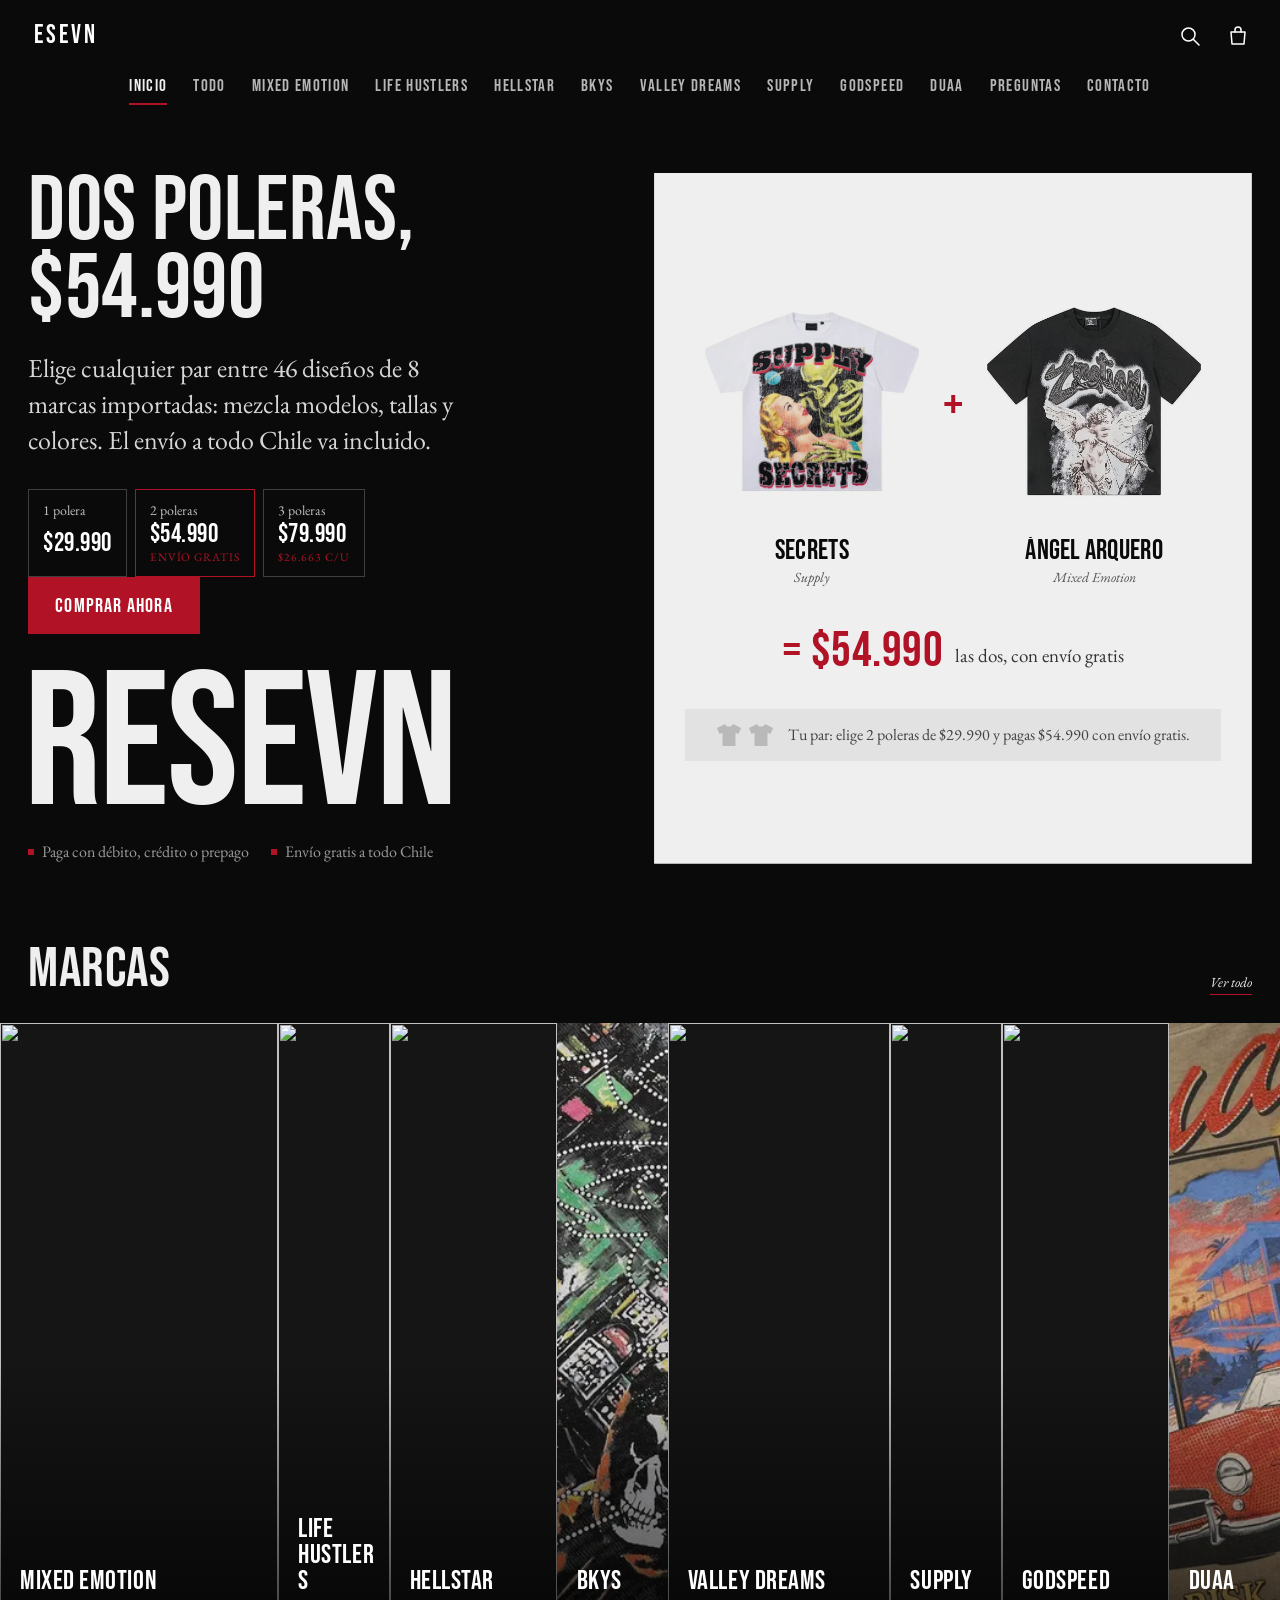
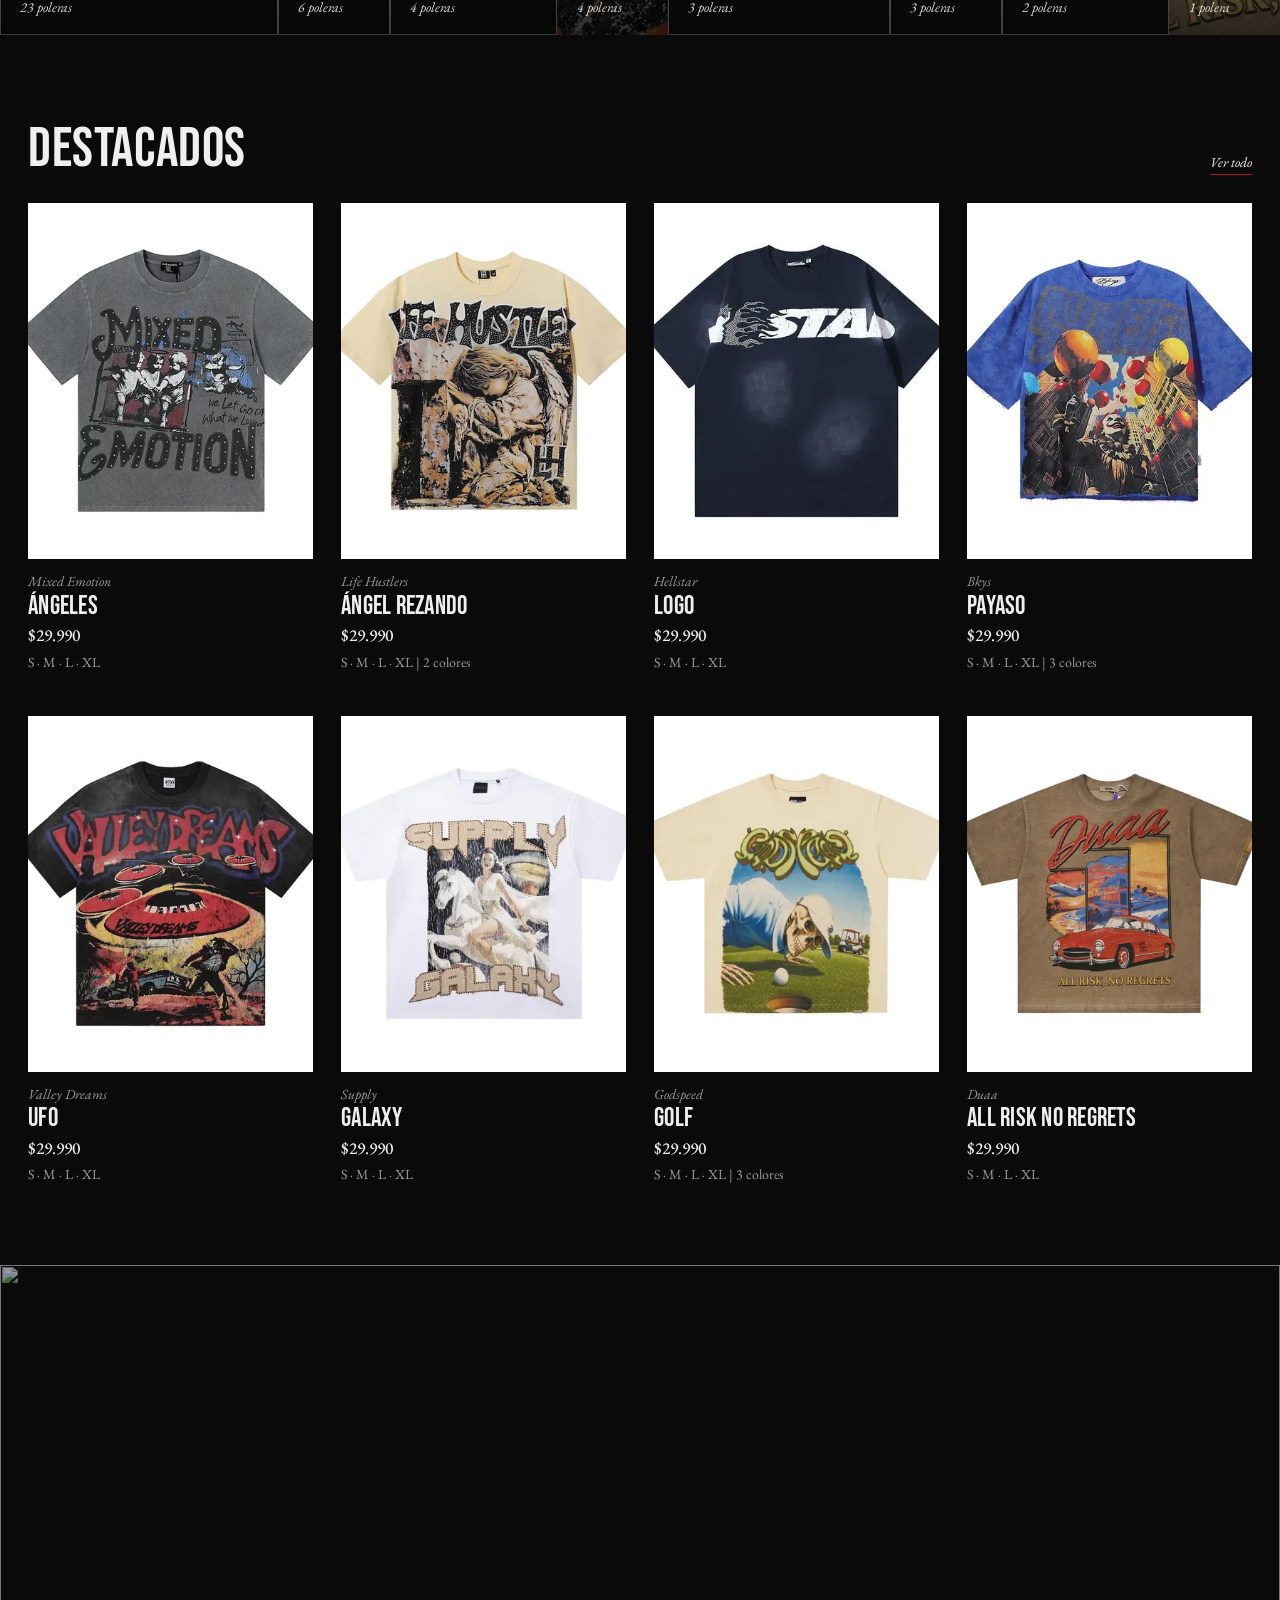
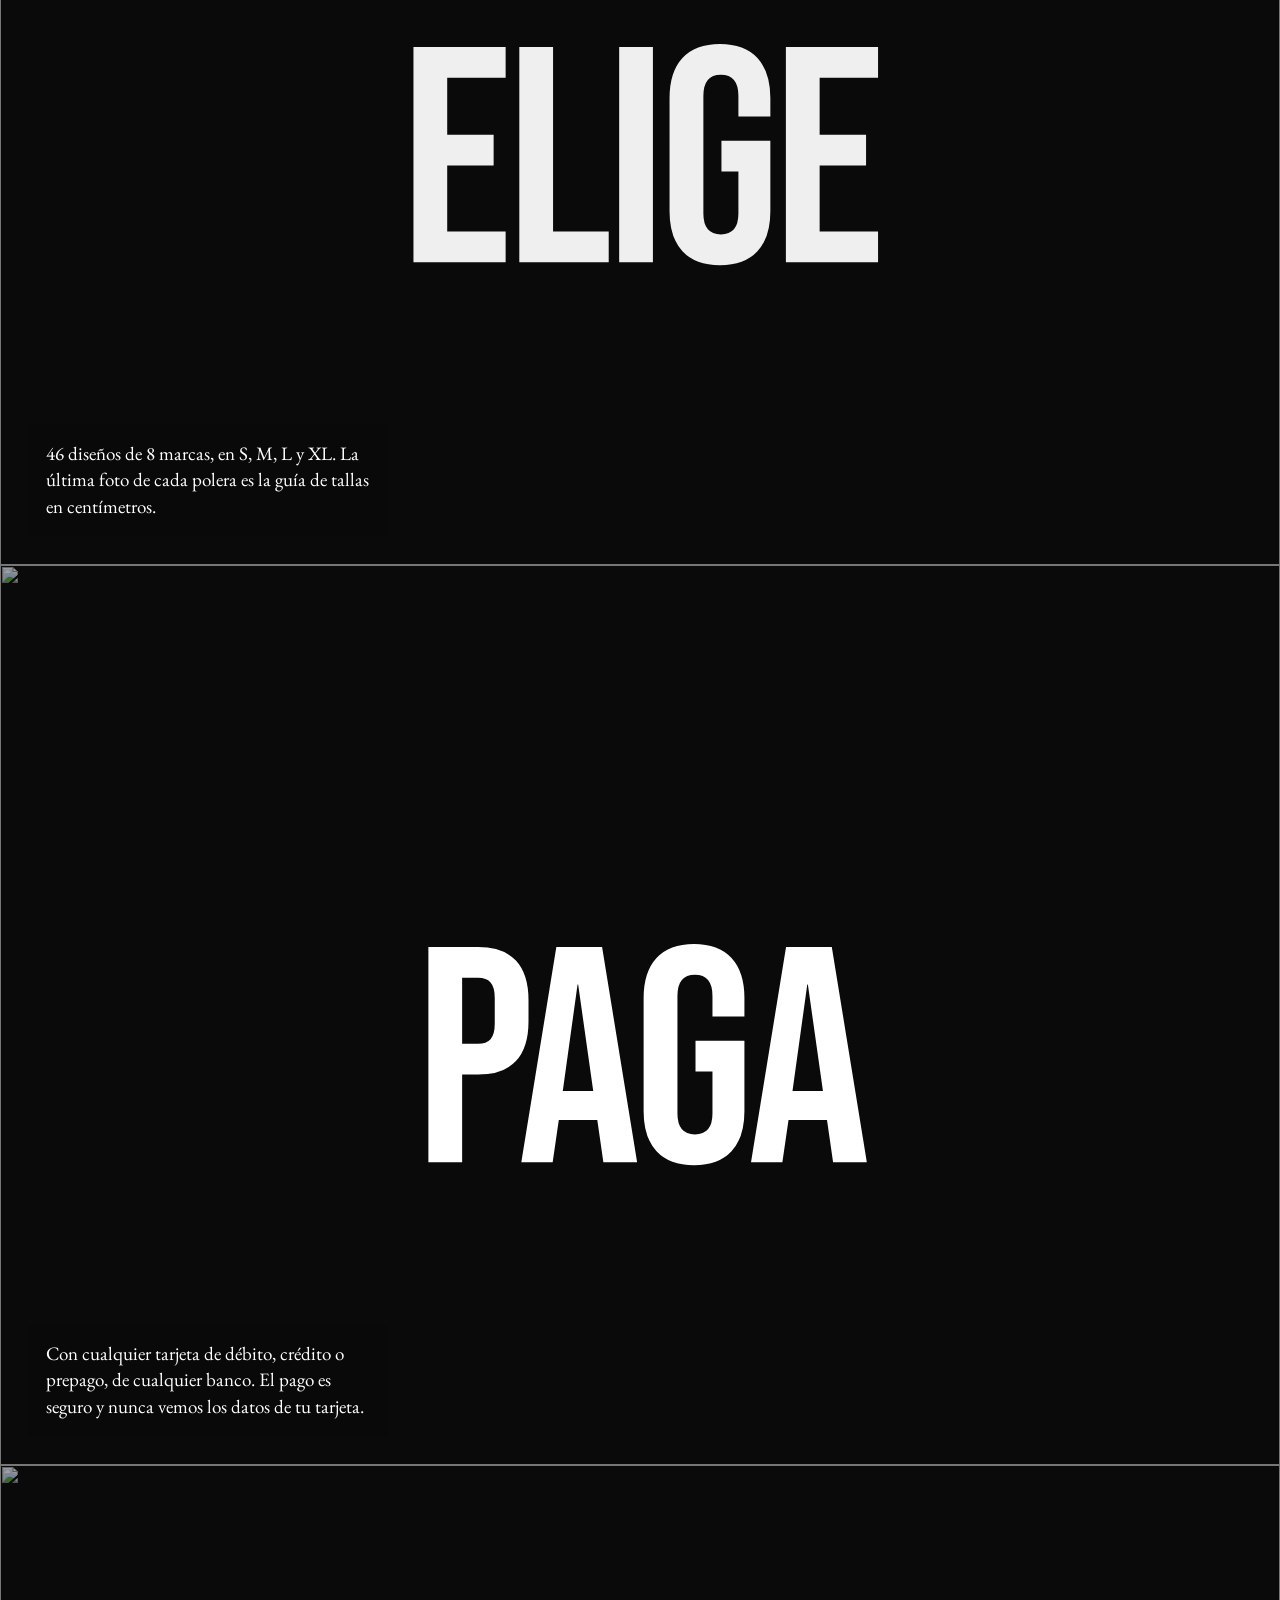
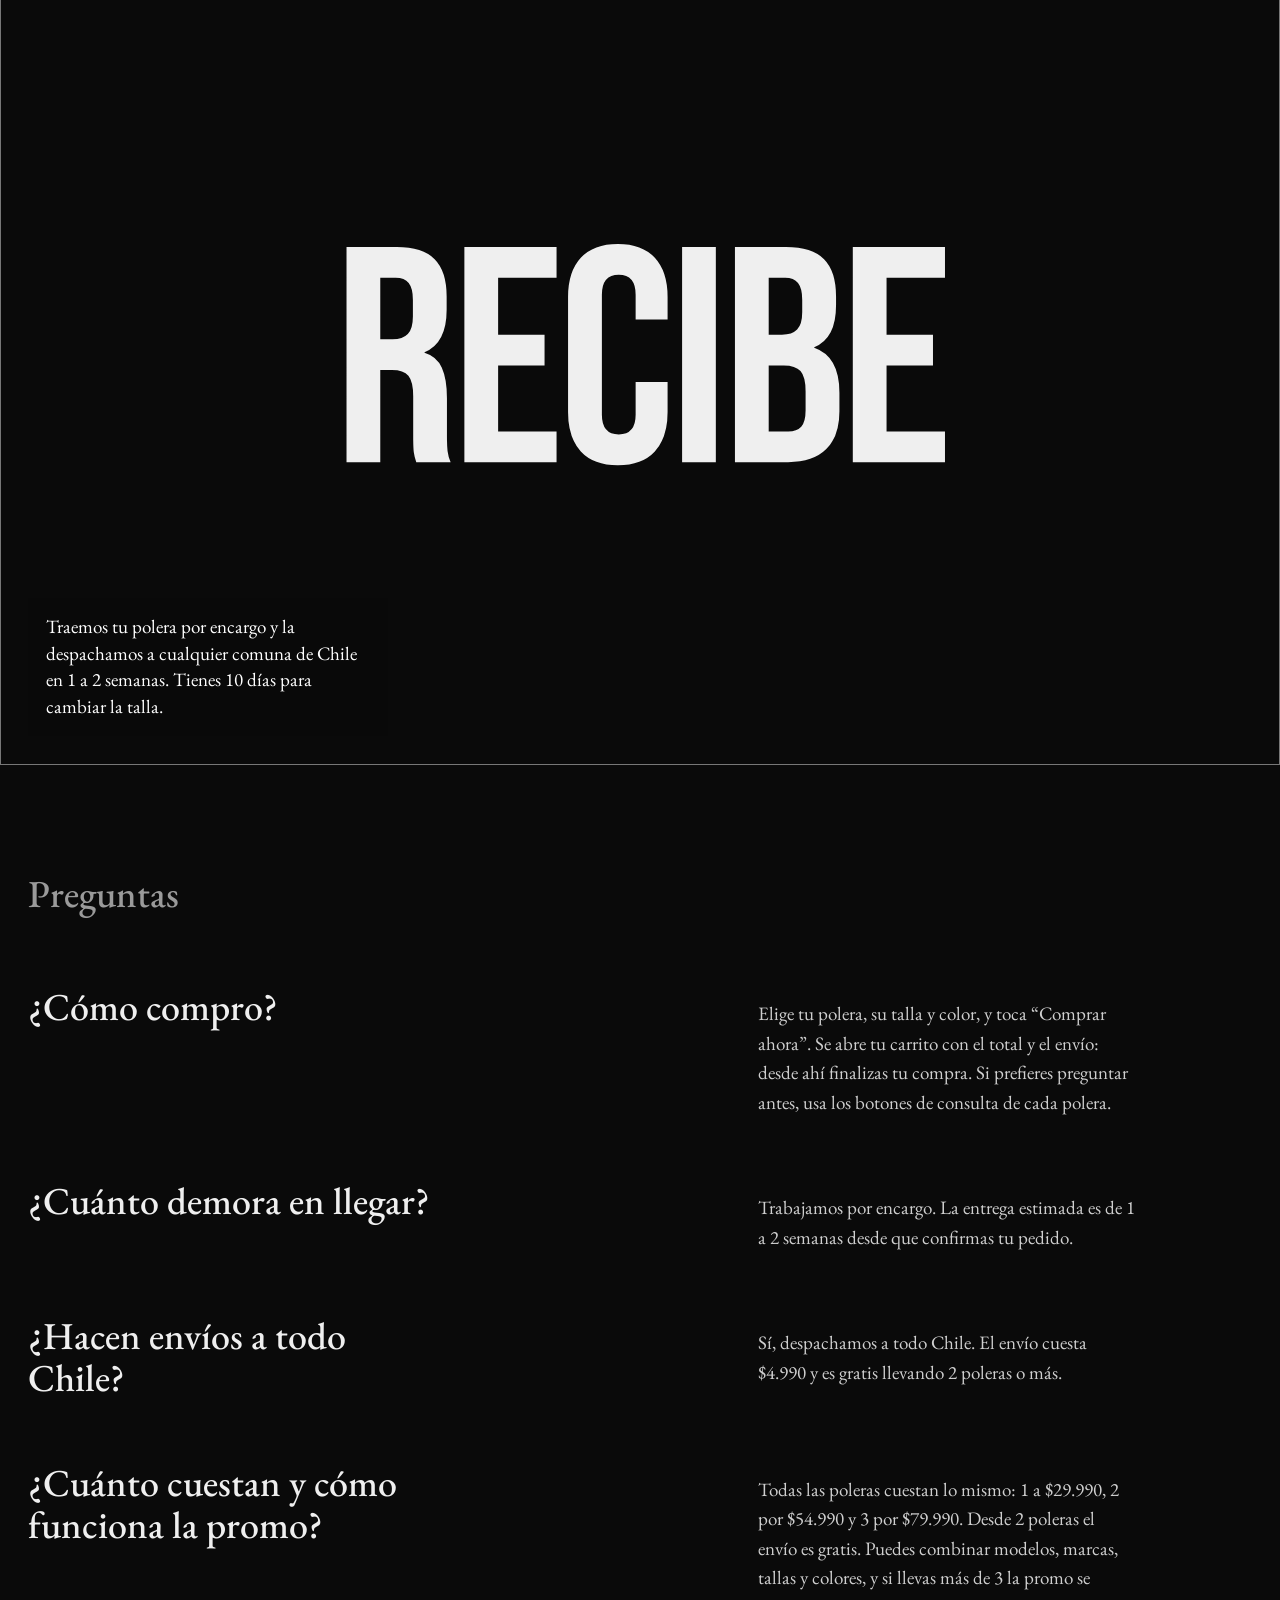
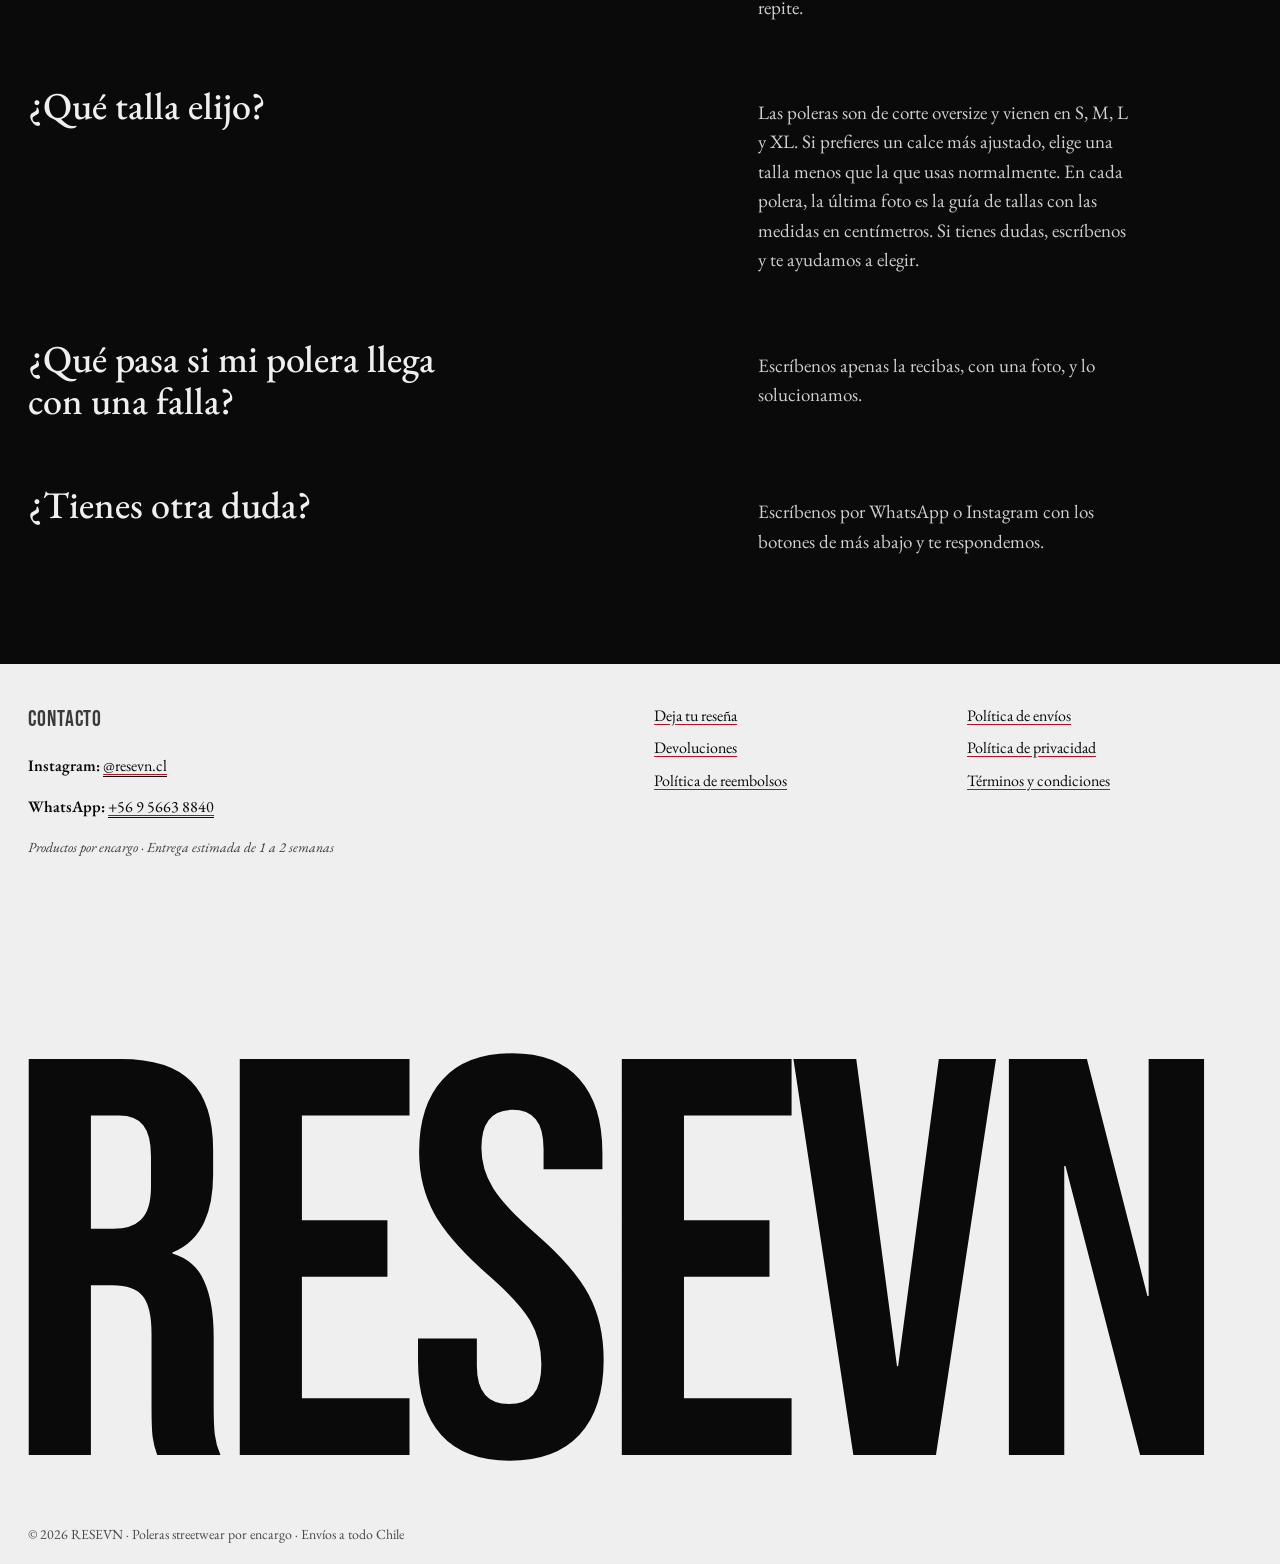
==== commit 41cdbdbb: "Precios nuevos (1 x $29.990, 2 x $54.990, 3 x $79.990), sin cambios de talla y ruleta más rápida Co-" ====
--- a/index.html
+++ b/index.html
@@ -3,13 +3,13 @@
 <head>
   <meta charset="utf-8">
   <meta name="viewport" content="width=device-width, initial-scale=1">
-  <title>RESEVN — Poleras streetwear importadas · 2 × $49.990 con envío gratis</title>
-  <meta name="description" content="Poleras streetwear oversize de Hellstar, Mixed Emotion, Life Hustlers, Valley Dreams y más. Lleva 2 por $49.990 con envío gratis a todo Chile. Paga con Mercado Pago.">
+  <title>RESEVN — Poleras streetwear importadas · 2 × $54.990 con envío gratis</title>
+  <meta name="description" content="Poleras streetwear oversize de Hellstar, Mixed Emotion, Life Hustlers, Valley Dreams y más. 1 por $29.990, 2 por $54.990 o 3 por $79.990, con envío gratis a todo Chile desde 2. Paga con Mercado Pago.">
   <meta name="theme-color" content="#0a0a0a">
   <link rel="canonical" href="https://resevn.cl/">
   <meta property="og:type" content="website">
   <meta property="og:site_name" content="RESEVN">
-  <meta property="og:title" content="RESEVN — Poleras streetwear · 2 × $49.990">
+  <meta property="og:title" content="RESEVN — Poleras streetwear · 2 × $54.990">
   <meta property="og:description" content="Hellstar, Mixed Emotion, Life Hustlers y más. Envío gratis a todo Chile llevando 2.">
   <meta property="og:url" content="https://resevn.cl/">
   <meta property="og:image" content="https://resevn.cl/img/polera-mixed-emotion-angel-rezando-negro-06.webp">
@@ -30,7 +30,7 @@
     "image": "https://resevn.cl/img/polera-mixed-emotion-angel-rezando-negro-06.webp",
     "description": "Tienda online de poleras streetwear oversize importadas, por encargo, con envío a todo Chile.",
     "telephone": "+56956638840",
-    "priceRange": "$26.990 - $29.990",
+    "priceRange": "$29.990",
     "currenciesAccepted": "CLP",
     "paymentAccepted": "Tarjeta de crédito, débito o prepago (Mercado Pago)",
     "areaServed": { "@type": "Country", "name": "Chile" },
@@ -38,8 +38,8 @@
     "sameAs": ["https://instagram.com/resevn.cl"]
   }
   </script>
-  <link rel="stylesheet" href="styles.css?v=1792459731">
-  <link rel="stylesheet" href="rediseno.css?v=1792459731">
+  <link rel="stylesheet" href="styles.css?v=1792460551">
+  <link rel="stylesheet" href="rediseno.css?v=1792460551">
 </head>
 <body class="tienda">
 
@@ -68,8 +68,13 @@
   <main>
     <section class="portada" id="portada" aria-labelledby="portada-titulo">
       <div class="portada-texto">
-        <h1 class="portada-oferta" id="portada-titulo">Dos poleras,<br>$49.990</h1>
+        <h1 class="portada-oferta" id="portada-titulo">Dos poleras,<br>$54.990</h1>
         <p class="portada-frase">Elige cualquier par entre <span data-cuenta-poleras>46</span> diseños de <span data-cuenta-marcas>8</span> marcas importadas: mezcla modelos, tallas y colores. El envío a todo Chile va incluido.</p>
+        <ul class="portada-precios" aria-label="Precios">
+          <li><span>1 polera</span><b>$29.990</b></li>
+          <li class="destacado"><span>2 poleras</span><b>$54.990</b><em>Envío gratis</em></li>
+          <li><span>3 poleras</span><b>$79.990</b><em>$26.663 c/u</em></li>
+        </ul>
         <div class="portada-acciones">
           <a class="boton boton-acento" href="#todo">Comprar ahora</a>
         </div>
@@ -88,10 +93,10 @@
             <span class="par-polera-nombre">Querubín</span>
           </a>
         </div>
-        <figcaption class="par-total"><b>= $49.990</b> las dos, con envío gratis</figcaption>
+        <figcaption class="par-total"><b>= $54.990</b> las dos, con envío gratis</figcaption>
         <div class="par" id="par" aria-live="polite">
           <div class="par-puntos" aria-hidden="true"><span></span><span></span></div>
-          <p id="par-texto">Tu par: elige 2 poleras de $26.990 y pagas $49.990 con envío gratis.</p>
+          <p id="par-texto">Tu par: elige 2 poleras de $29.990 y pagas $54.990 con envío gratis.</p>
         </div>
       </figure>
       <p class="portada-nombre" aria-hidden="true"><span>RESEVN</span></p>
@@ -156,7 +161,7 @@
       </div>
       <nav class="footer-col footer-links" aria-label="Políticas">
         <a href="opinar.html">Deja tu reseña</a>
-        <a href="politicas.html#cambios">Cambios y devoluciones</a>
+        <a href="politicas.html#cambios">Devoluciones</a>
         <a href="politicas.html#reembolsos">Política de reembolsos</a>
         <a href="politicas.html#envios">Política de envíos</a>
         <a href="politicas.html#privacidad">Política de privacidad</a>
@@ -233,8 +238,8 @@
     </div>
   </div>
 
-  <script src="config.js?v=1792459731"></script>
-  <script src="medicion.js?v=1792459731"></script>
-  <script src="app.js?v=1792459731"></script>
+  <script src="config.js?v=1792460551"></script>
+  <script src="medicion.js?v=1792460551"></script>
+  <script src="app.js?v=1792460551"></script>
 </body>
 </html>
--- a/rediseno.css
+++ b/rediseno.css
@@ -435,7 +435,15 @@
 .par-total { margin-top: 30px; }
 
 /* Cambio de poleras en la portada */
-.par-polera img, .par-polera-nombre, .par-polera-marca { transition: opacity .26s var(--curva), transform .5s var(--curva), filter .26s var(--curva); }
+.par-polera img, .par-polera-nombre, .par-polera-marca { transition: opacity .17s var(--curva), transform .35s var(--curva), filter .17s var(--curva); }
 .par-polera.cambiando img { opacity: 0; transform: translateY(8px) scale(.97); filter: blur(2px); }
 .par-polera.cambiando .par-polera-nombre, .par-polera.cambiando .par-polera-marca { opacity: 0; }
 .par-polera-nombre { min-height: 1em; white-space: nowrap; overflow: hidden; text-overflow: ellipsis; max-width: 100%; }
+
+/* Tabla de precios de la portada: 1, 2 y 3 poleras */
+.portada-precios { list-style: none; display: flex; flex-wrap: wrap; gap: 8px; margin: 18px 0 0; padding: 0; }
+.portada-precios li { display: grid; gap: 2px; min-width: 96px; padding: 10px 14px; border: 1px solid rgba(255,255,255,.22); }
+.portada-precios li b { font-family: var(--display); font-weight: 400; font-size: 1.6rem; line-height: 1; letter-spacing: .02em; color: #fff; }
+.portada-precios li span { font-size: var(--paso-chico); color: #bdbdbd; }
+.portada-precios li.destacado { border-color: var(--acento); }
+.portada-precios li em { font-style: normal; font-size: .72rem; letter-spacing: .08em; text-transform: uppercase; color: var(--acento); }
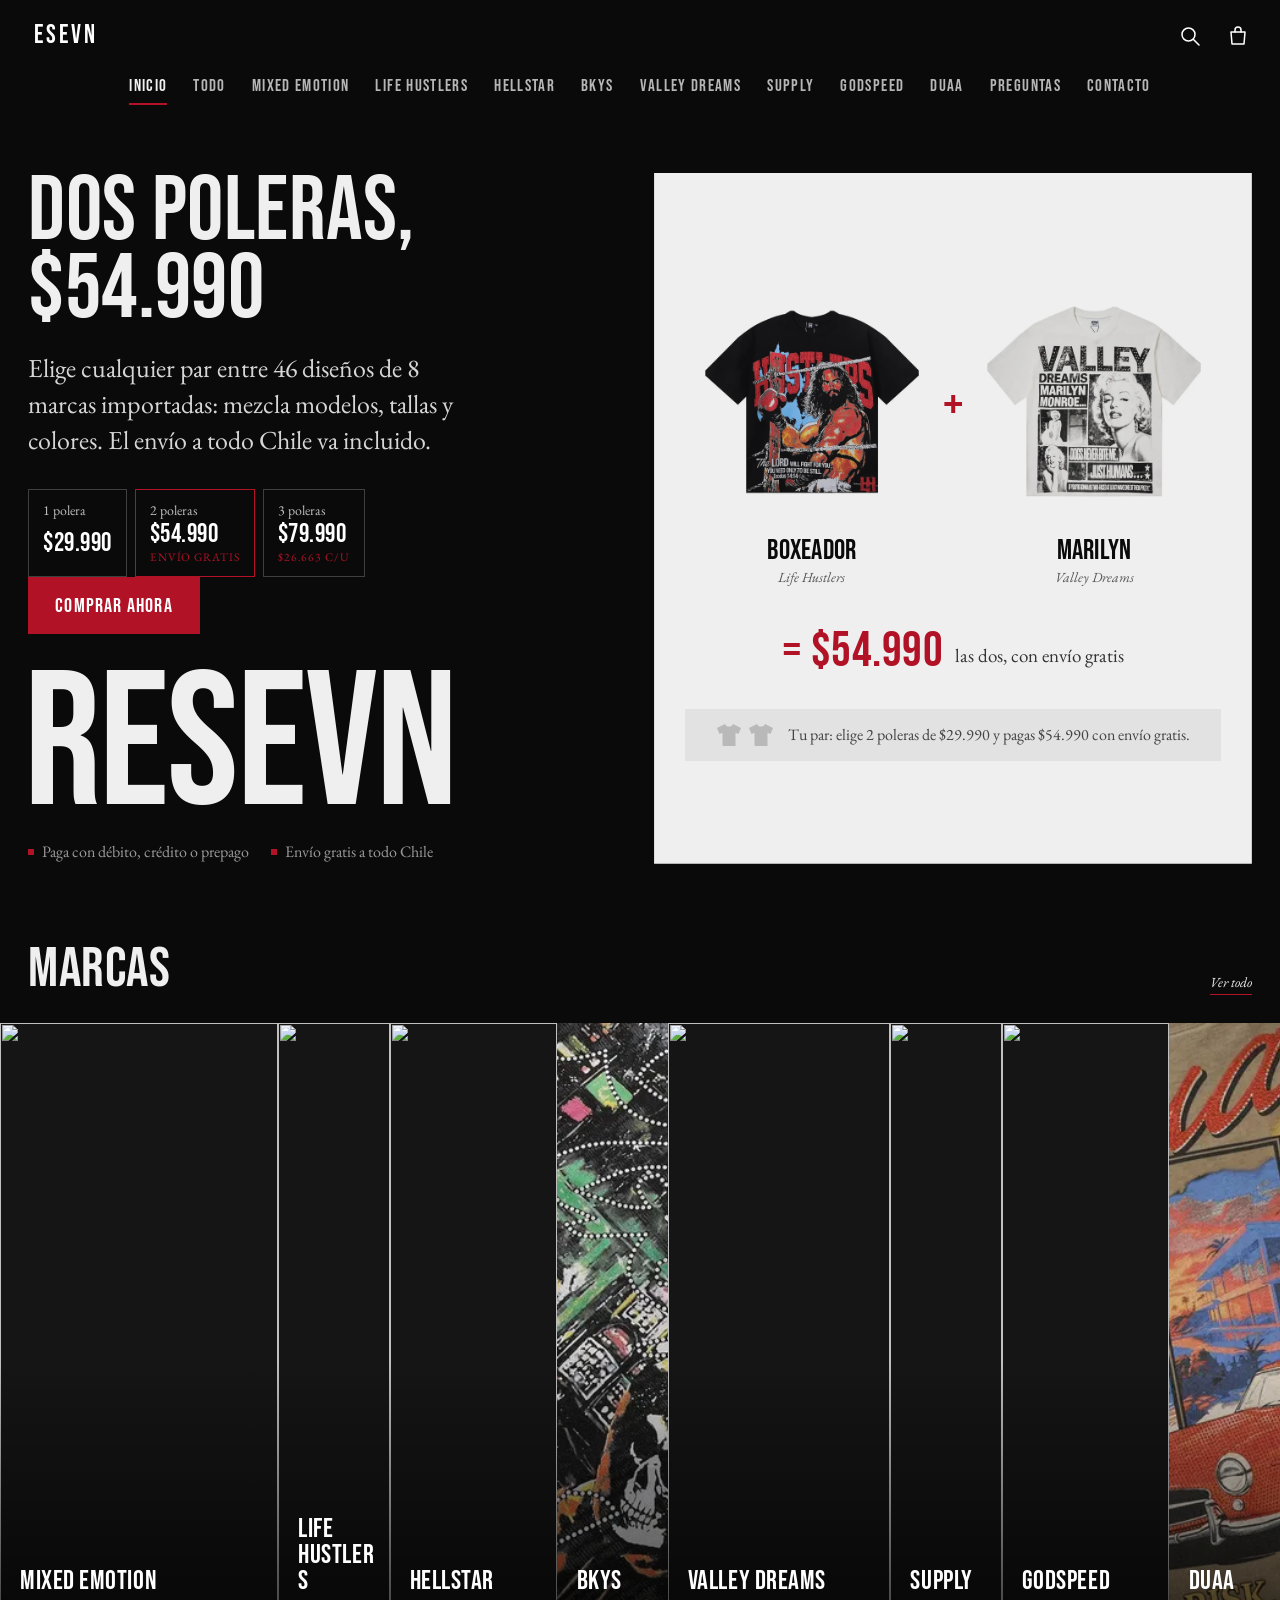
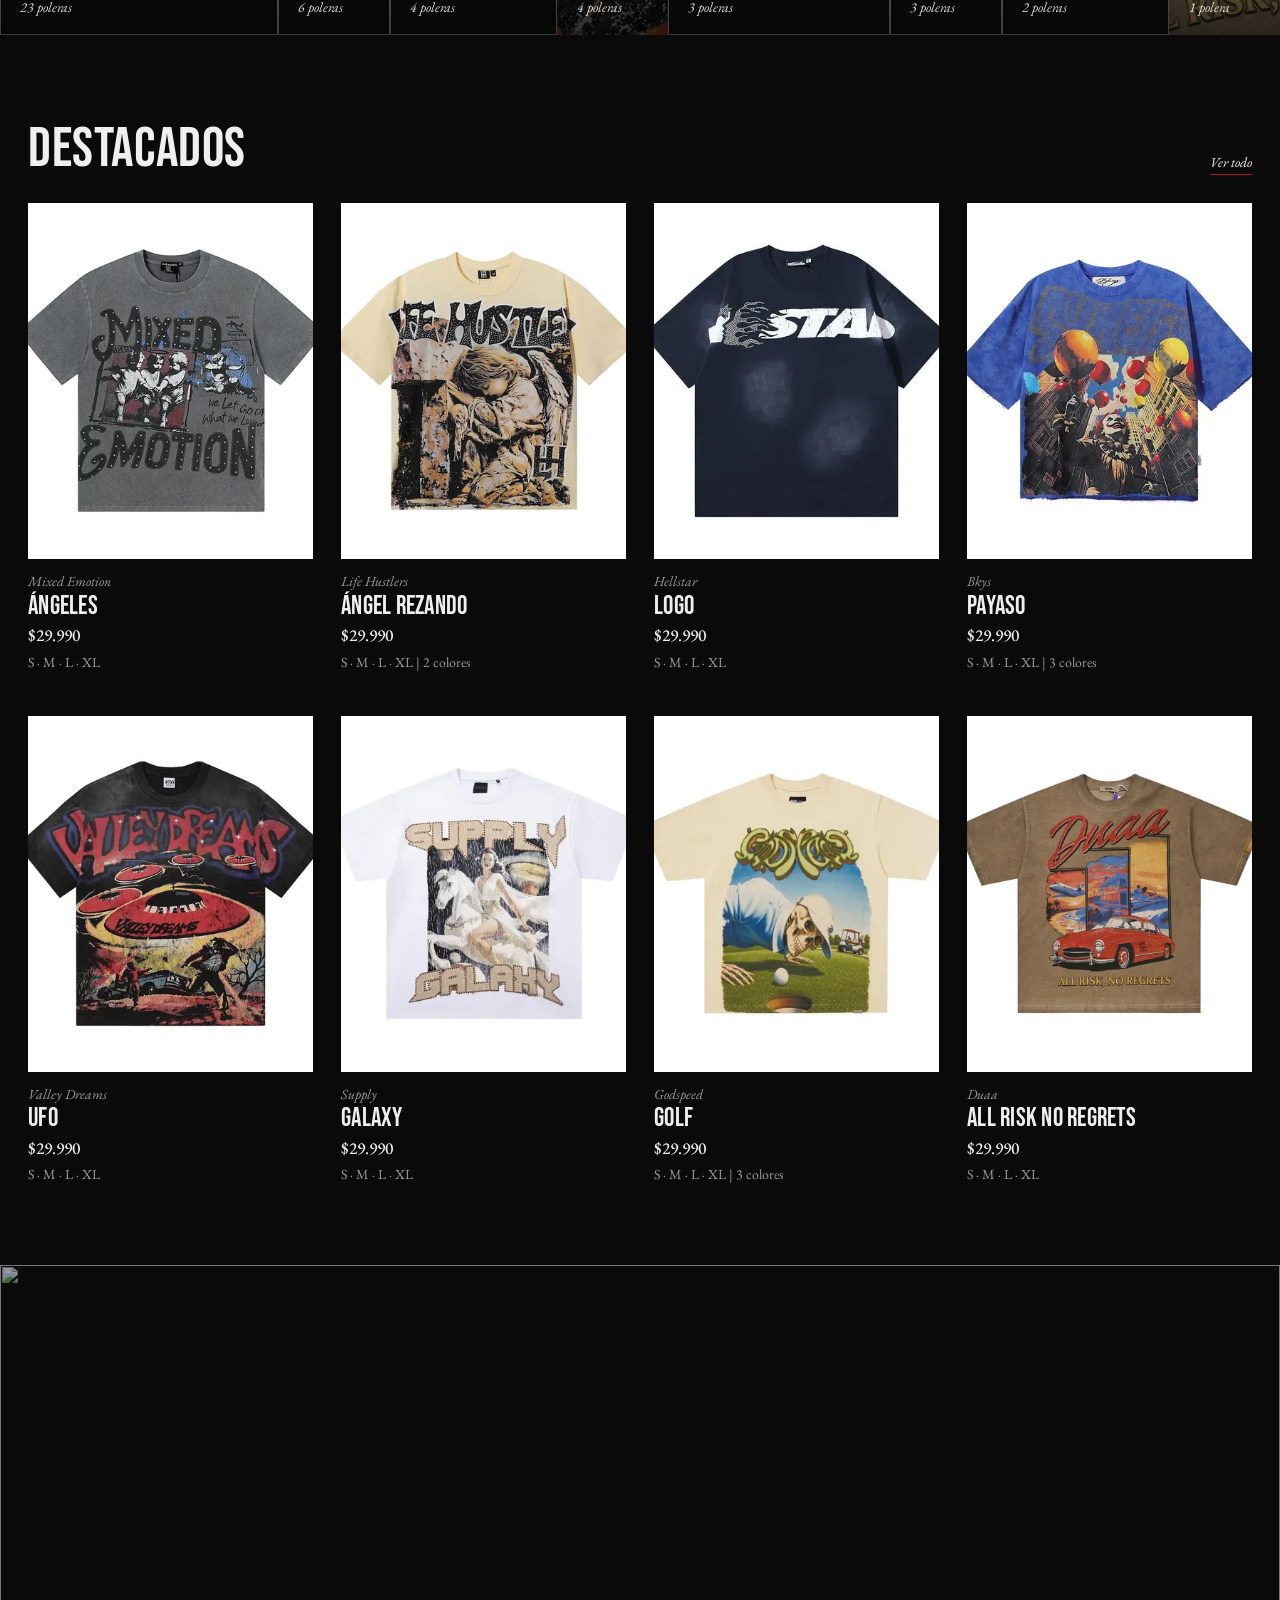
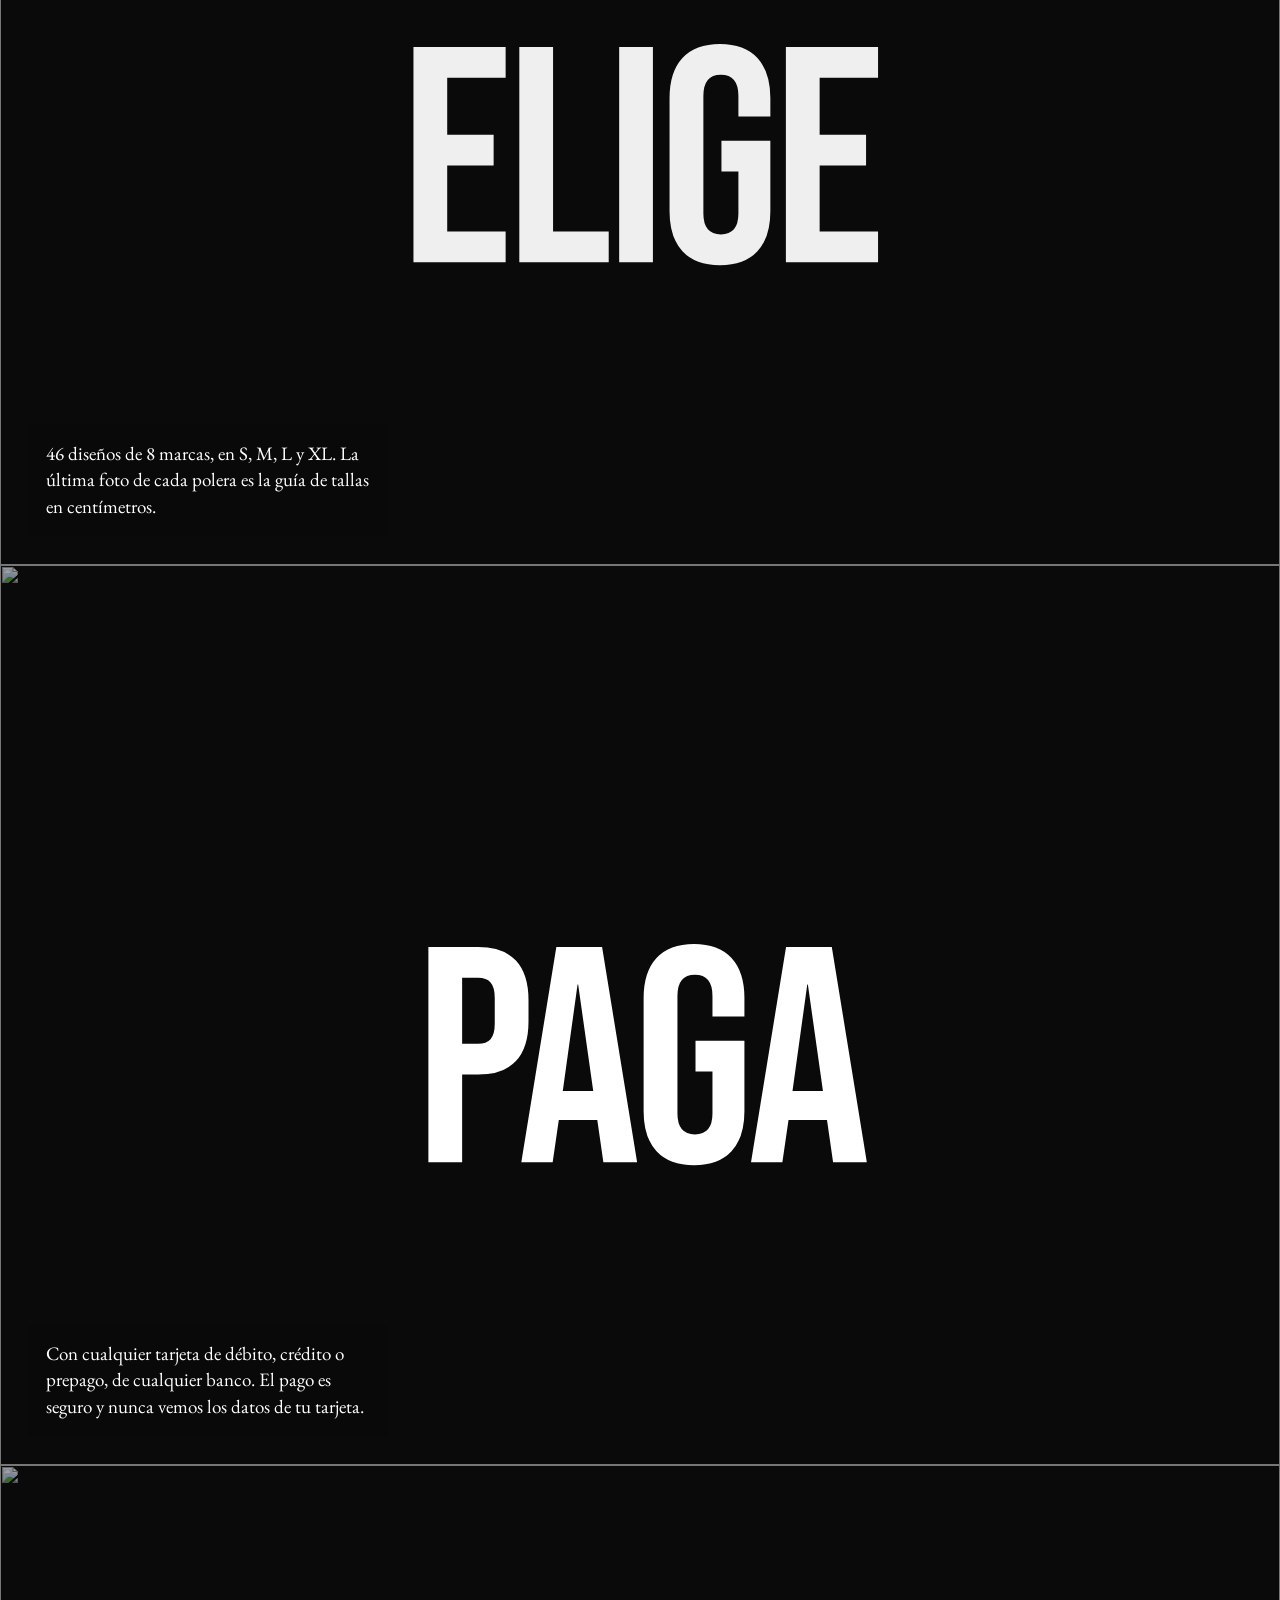
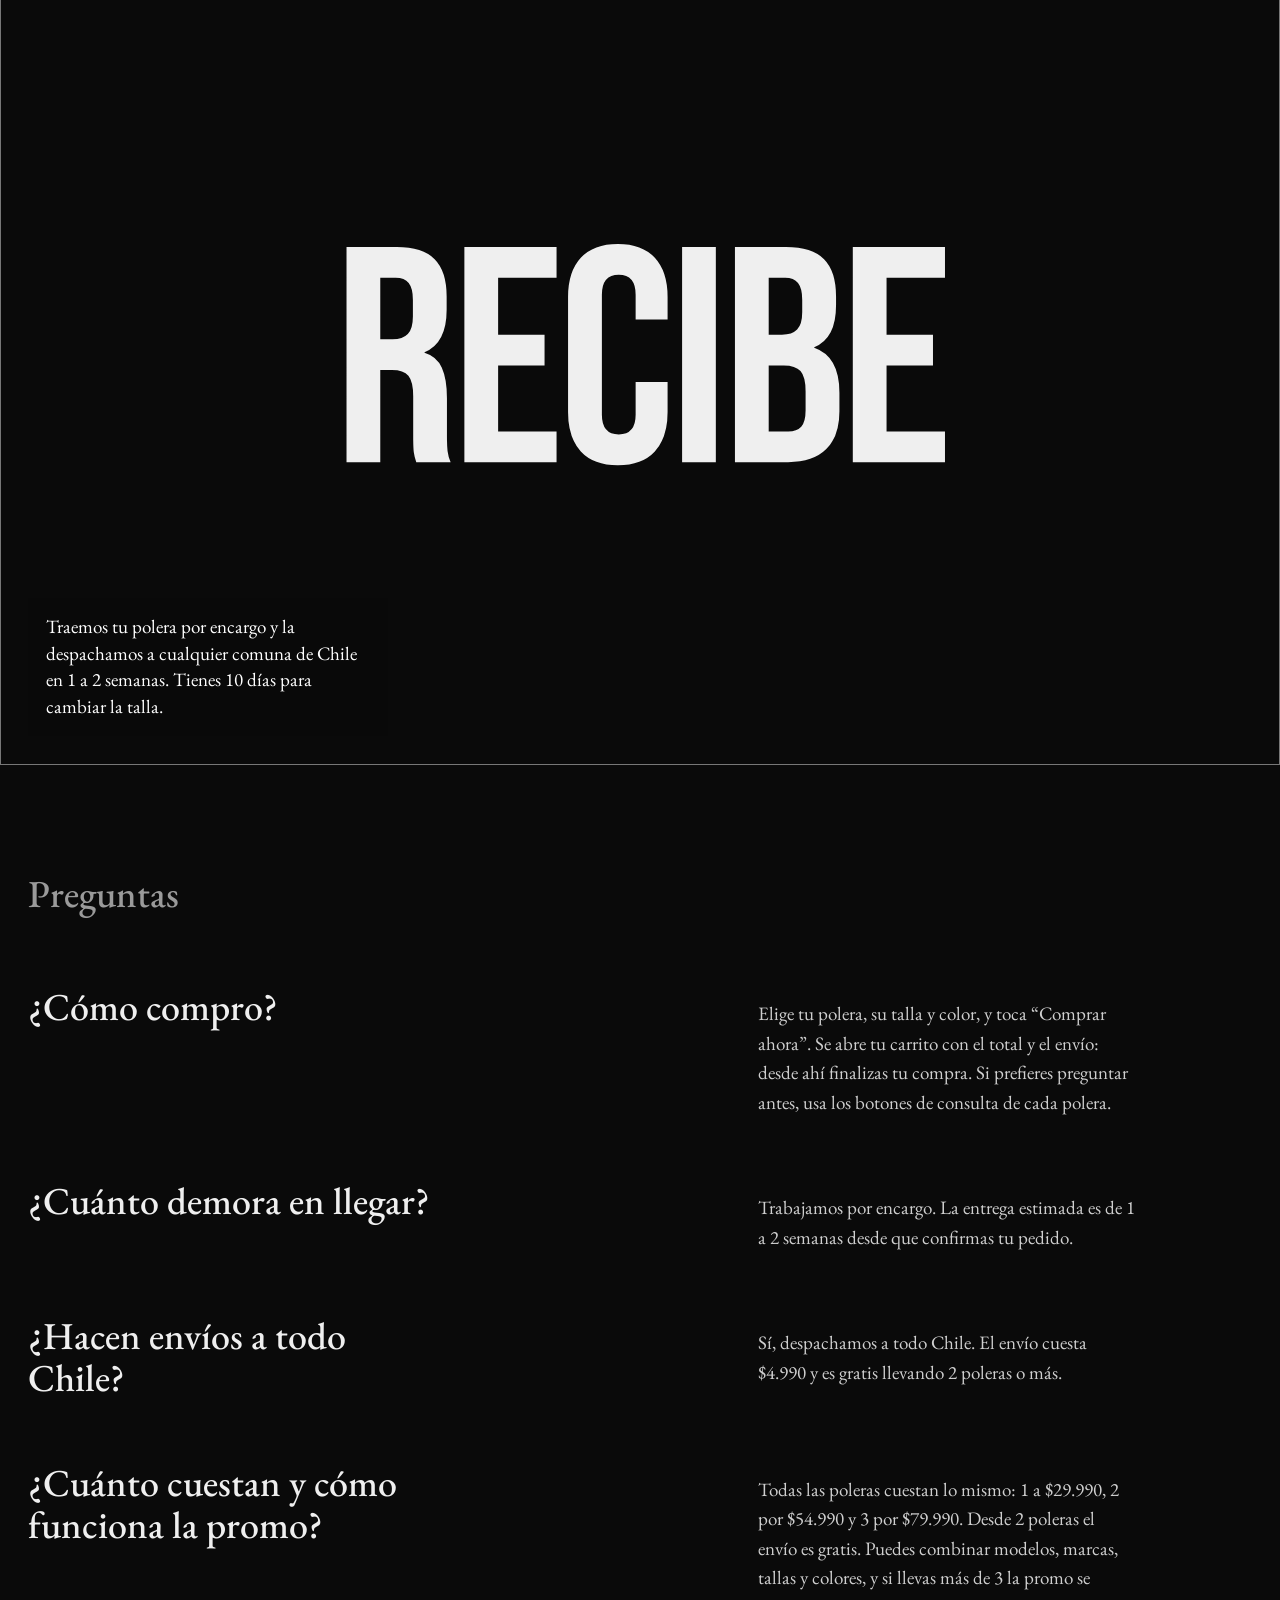
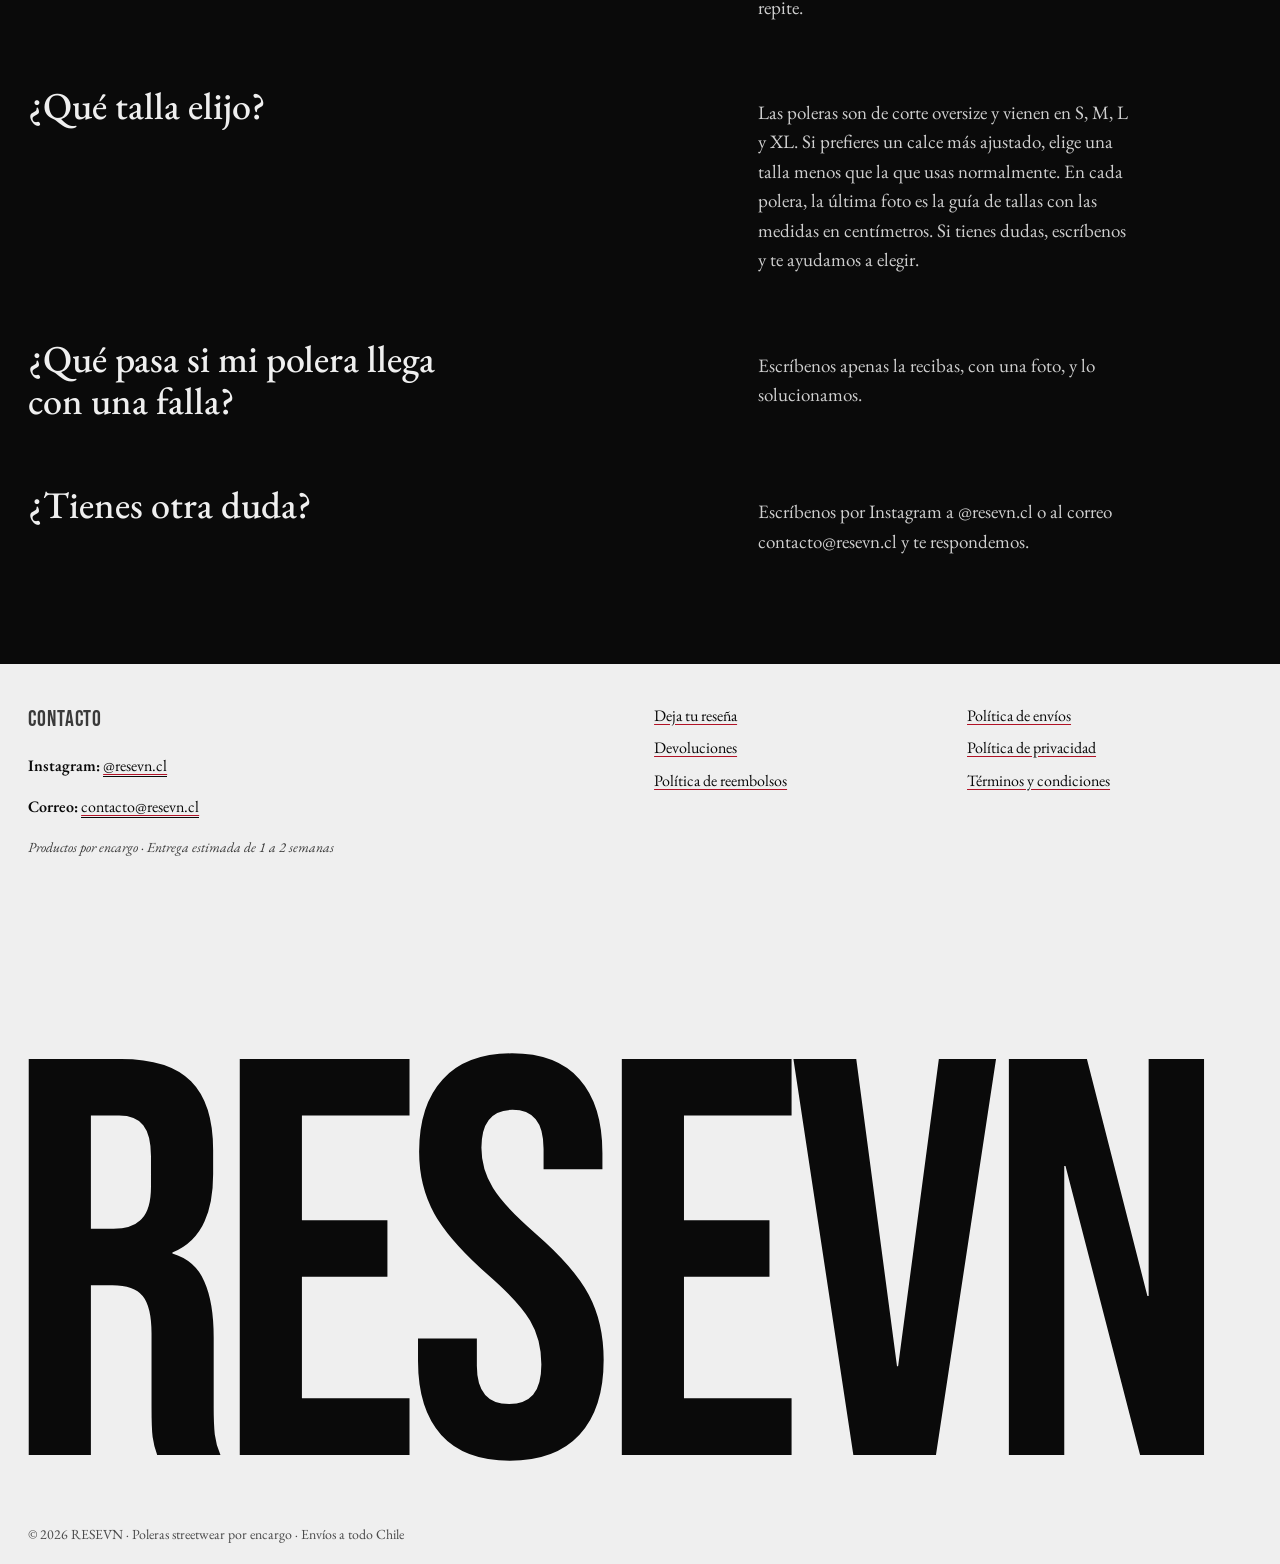
==== commit 98ee2185: "Contacto por Instagram y correo (sin WhatsApp) y links del pie que se pueden apretar Co-Authored-By:" ====
--- a/index.html
+++ b/index.html
@@ -29,7 +29,7 @@
     "logo": "https://resevn.cl/img/logo.png",
     "image": "https://resevn.cl/img/polera-mixed-emotion-angel-rezando-negro-06.webp",
     "description": "Tienda online de poleras streetwear oversize importadas, por encargo, con envío a todo Chile.",
-    "telephone": "+56956638840",
+    "email": "contacto@resevn.cl",
     "priceRange": "$29.990",
     "currenciesAccepted": "CLP",
     "paymentAccepted": "Tarjeta de crédito, débito o prepago (Mercado Pago)",
@@ -38,8 +38,8 @@
     "sameAs": ["https://instagram.com/resevn.cl"]
   }
   </script>
-  <link rel="stylesheet" href="styles.css?v=1792460551">
-  <link rel="stylesheet" href="rediseno.css?v=1792460551">
+  <link rel="stylesheet" href="styles.css?v=1792502087">
+  <link rel="stylesheet" href="rediseno.css?v=1792502087">
 </head>
 <body class="tienda">
 
@@ -156,7 +156,7 @@
         <p class="footer-logo" data-tienda></p>
         <p class="footer-titulo">Contacto</p>
         <p><b>Instagram:</b> <a id="link-instagram" target="_blank" rel="noopener"></a></p>
-        <p><b>WhatsApp:</b> <a id="link-whatsapp" target="_blank" rel="noopener"></a></p>
+        <p><b>Correo:</b> <a id="link-correo" href="mailto:contacto@resevn.cl">contacto@resevn.cl</a></p>
         <p class="footer-nota" data-entrega hidden></p>
       </div>
       <nav class="footer-col footer-links" aria-label="Políticas">
@@ -201,7 +201,7 @@
         <button class="boton boton-borde" id="detalle-agregar" type="button">Agregar al carrito</button>
         <p class="detalle-dudas">¿Tienes dudas? Consúltanos</p>
         <div class="detalle-consulta">
-          <a class="boton boton-whatsapp" id="detalle-whatsapp" target="_blank" rel="noopener">WhatsApp</a>
+          <a class="boton boton-borde" id="detalle-correo">Correo</a>
           <a class="boton boton-borde" id="detalle-instagram" target="_blank" rel="noopener">Instagram</a>
         </div>
         <p class="detalle-entrega" data-entrega hidden></p>
@@ -238,8 +238,8 @@
     </div>
   </div>
 
-  <script src="config.js?v=1792460551"></script>
-  <script src="medicion.js?v=1792460551"></script>
-  <script src="app.js?v=1792460551"></script>
+  <script src="config.js?v=1792502087"></script>
+  <script src="medicion.js?v=1792502087"></script>
+  <script src="app.js?v=1792502087"></script>
 </body>
 </html>
--- a/rediseno.css
+++ b/rediseno.css
@@ -213,7 +213,9 @@
   grid-row: 3; font-family: var(--display); font-weight: 400; text-transform: uppercase;
   font-size: 44.2vw; line-height: .78; letter-spacing: -0.03em; white-space: nowrap;
   margin: 0 0 0 -0.04em; color: var(--suelo);
-}
+  pointer-events: none;   /* la palabra gigante no debe tapar los links del pie */
+}
+.tienda .footer-cuerpo { position: relative; z-index: 1; }
 .tienda .footer-pie { grid-row: 4; border: 0; padding: 18px 0 0; margin: 0; text-align: left; font-family: var(--texto); font-size: var(--paso-chico); color: #4a4a4a; letter-spacing: 0; text-transform: none; }
 
 /* ---------- Detalle y carrito: paneles claros, con la tipografía de la marca ---------- */
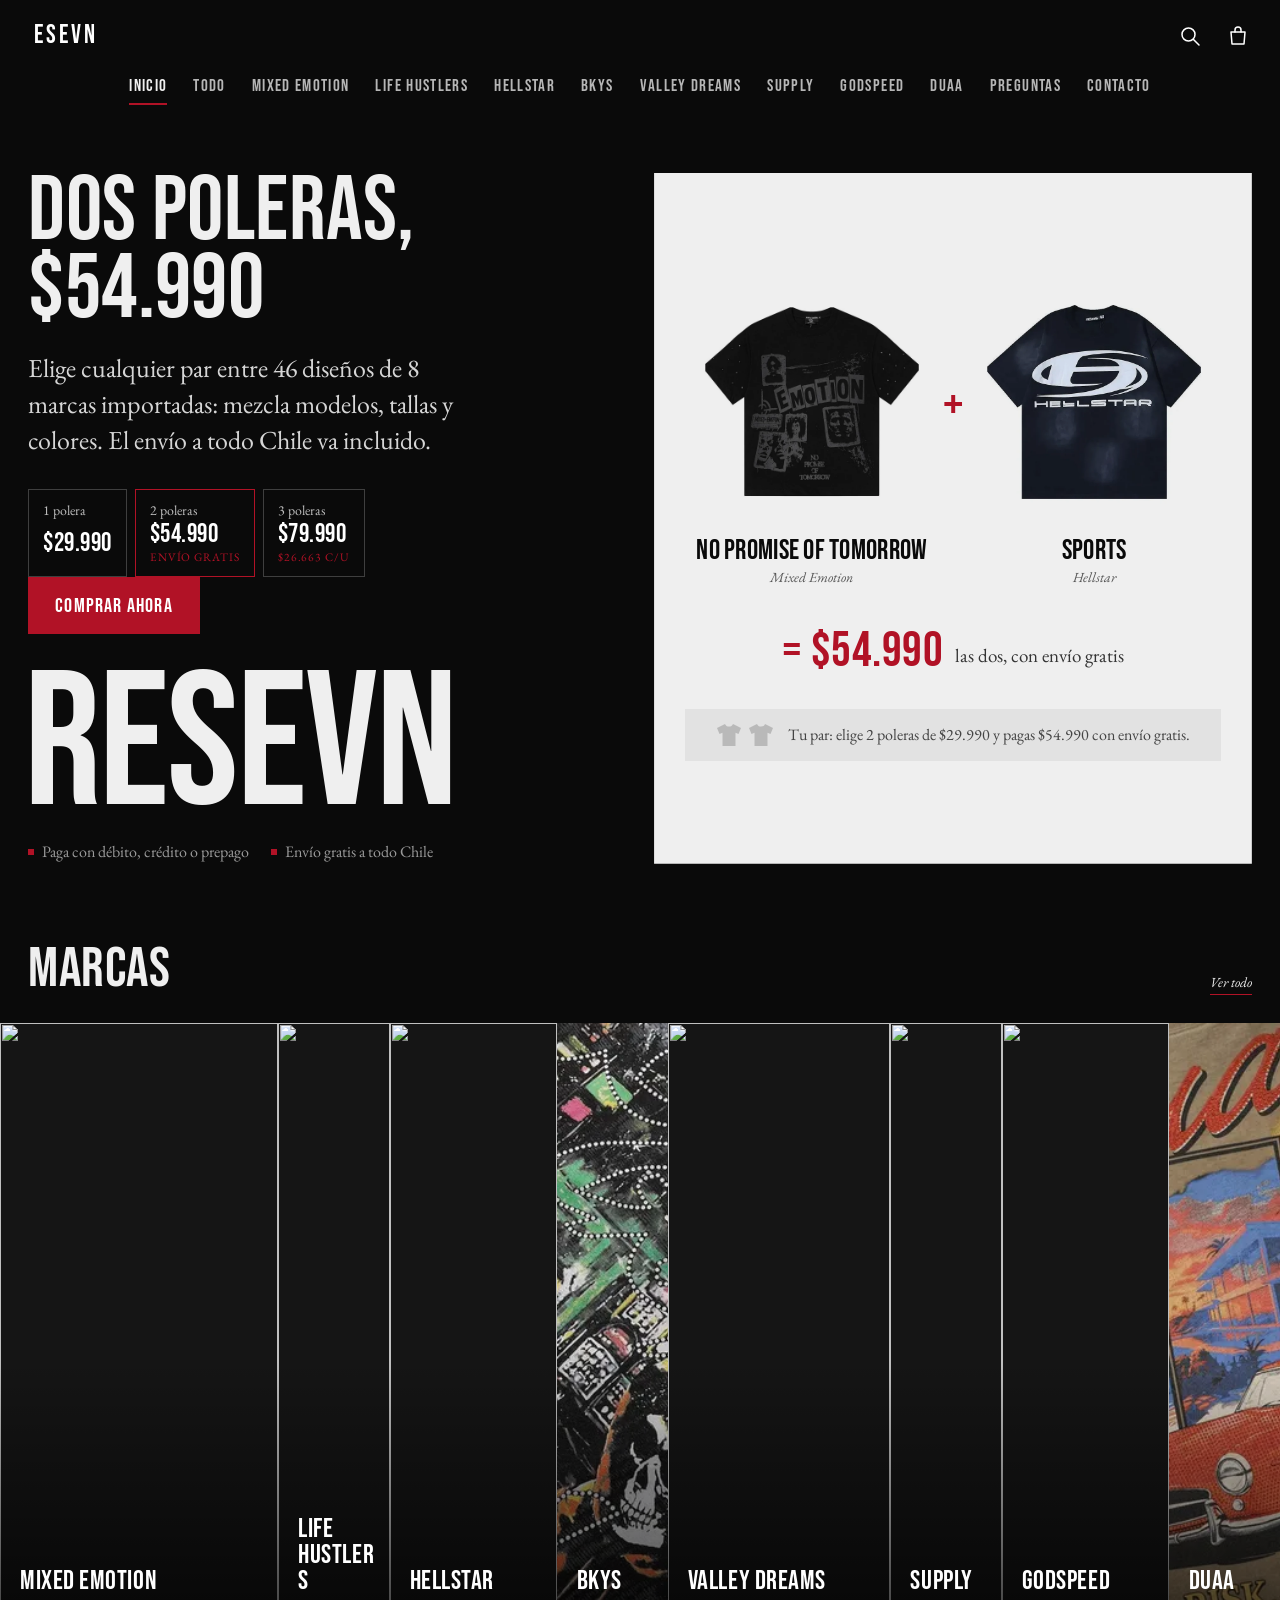
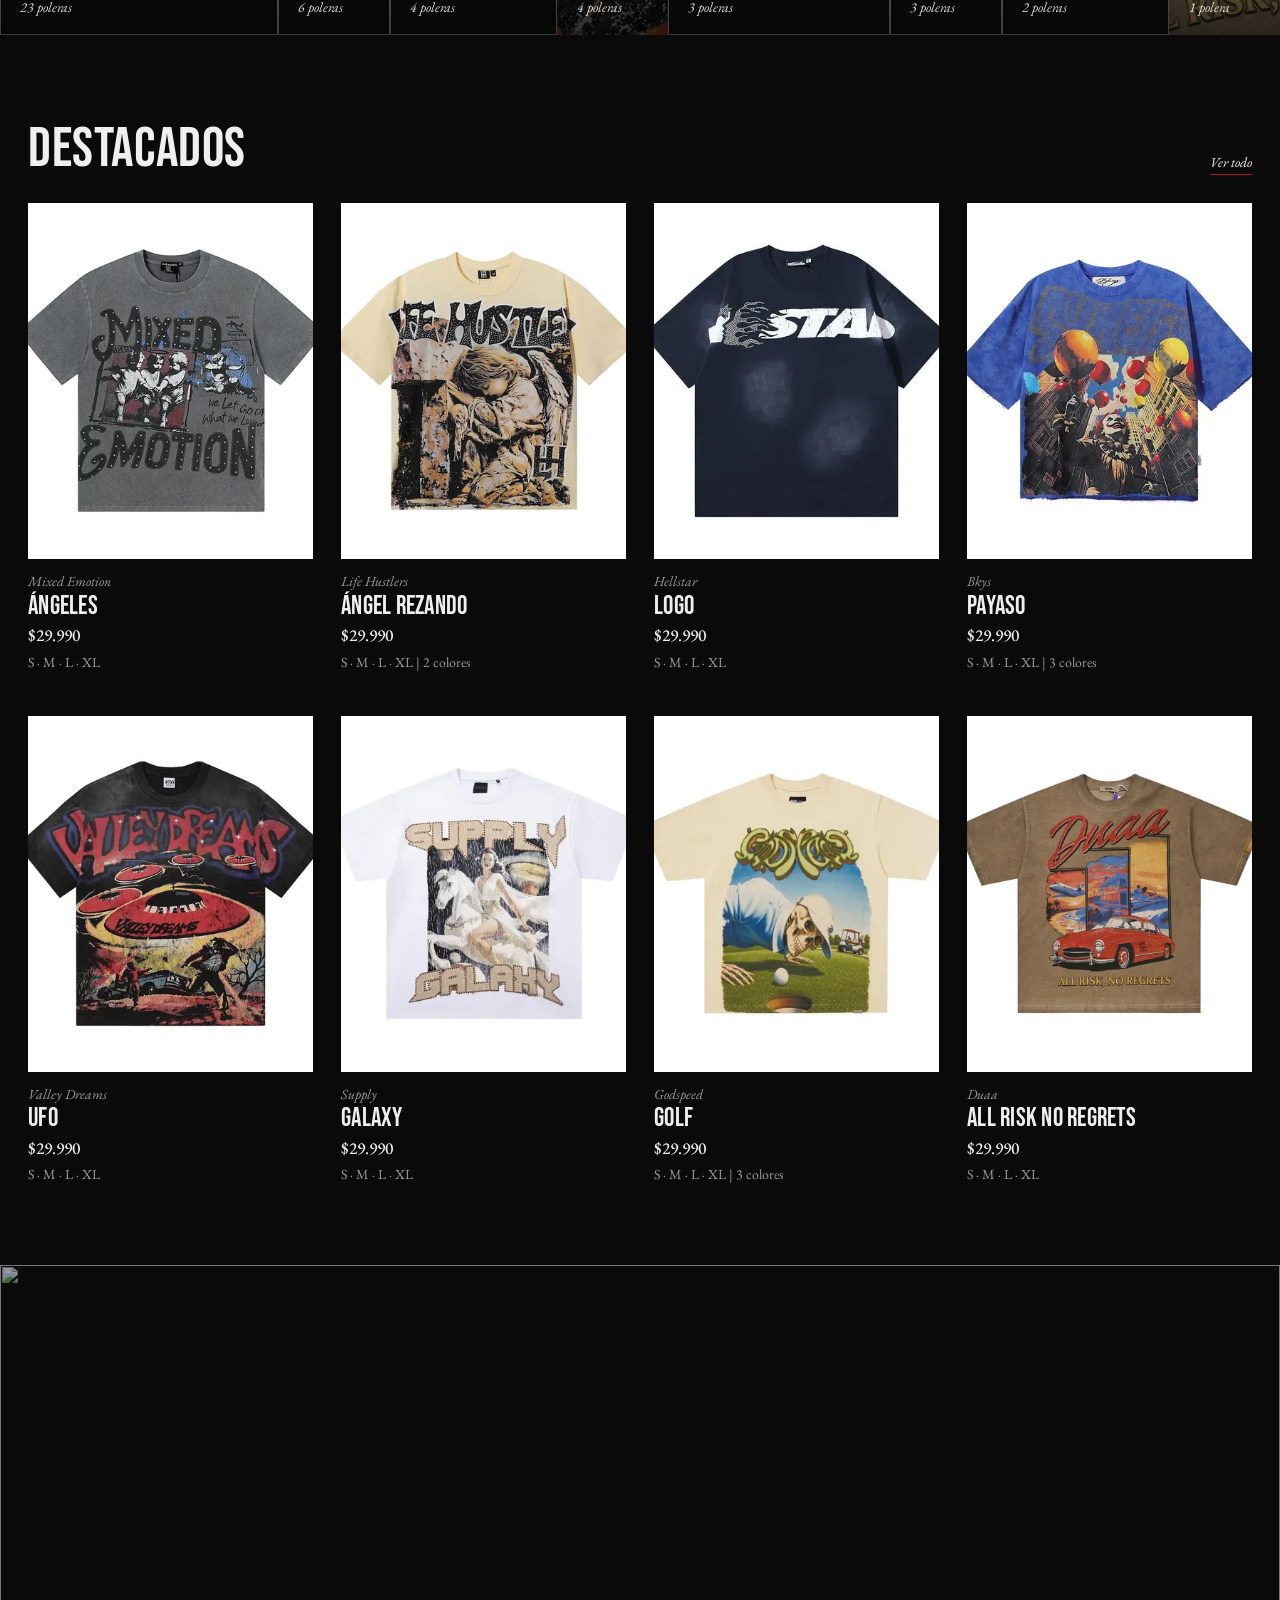
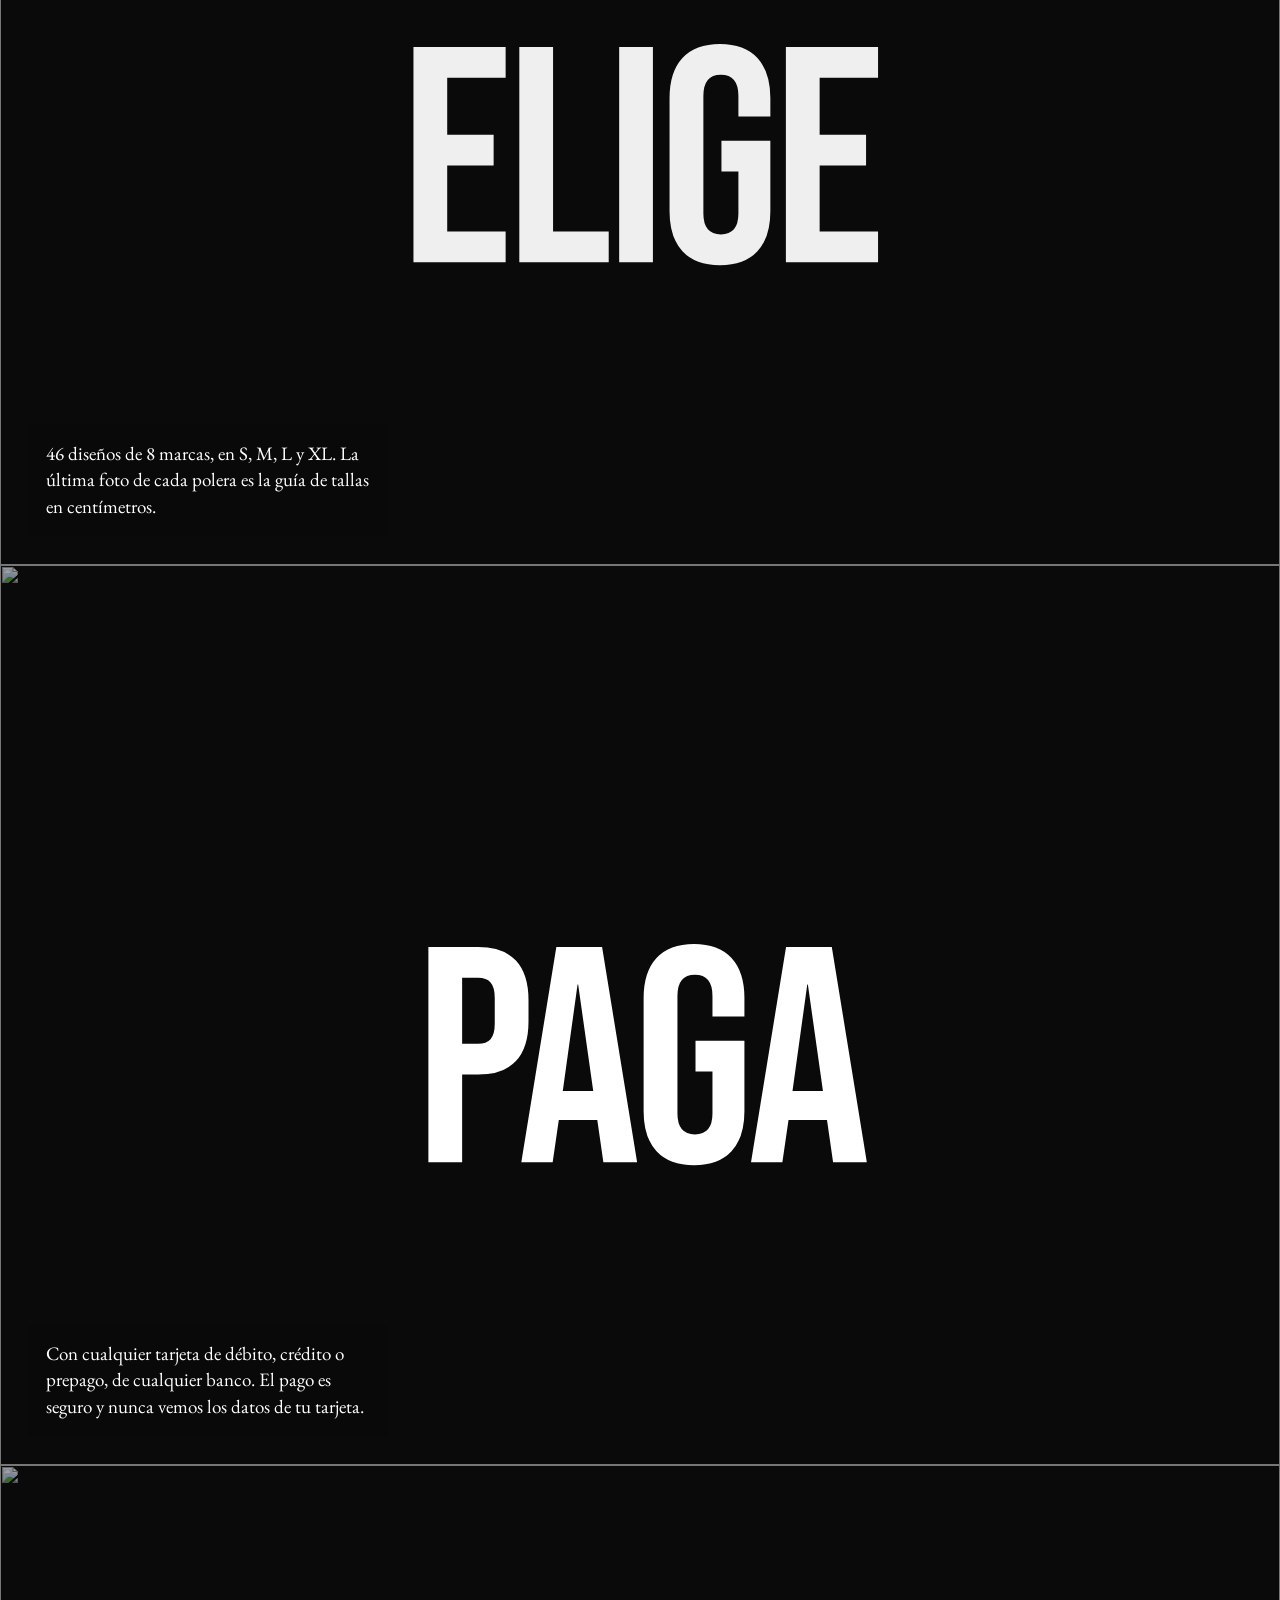
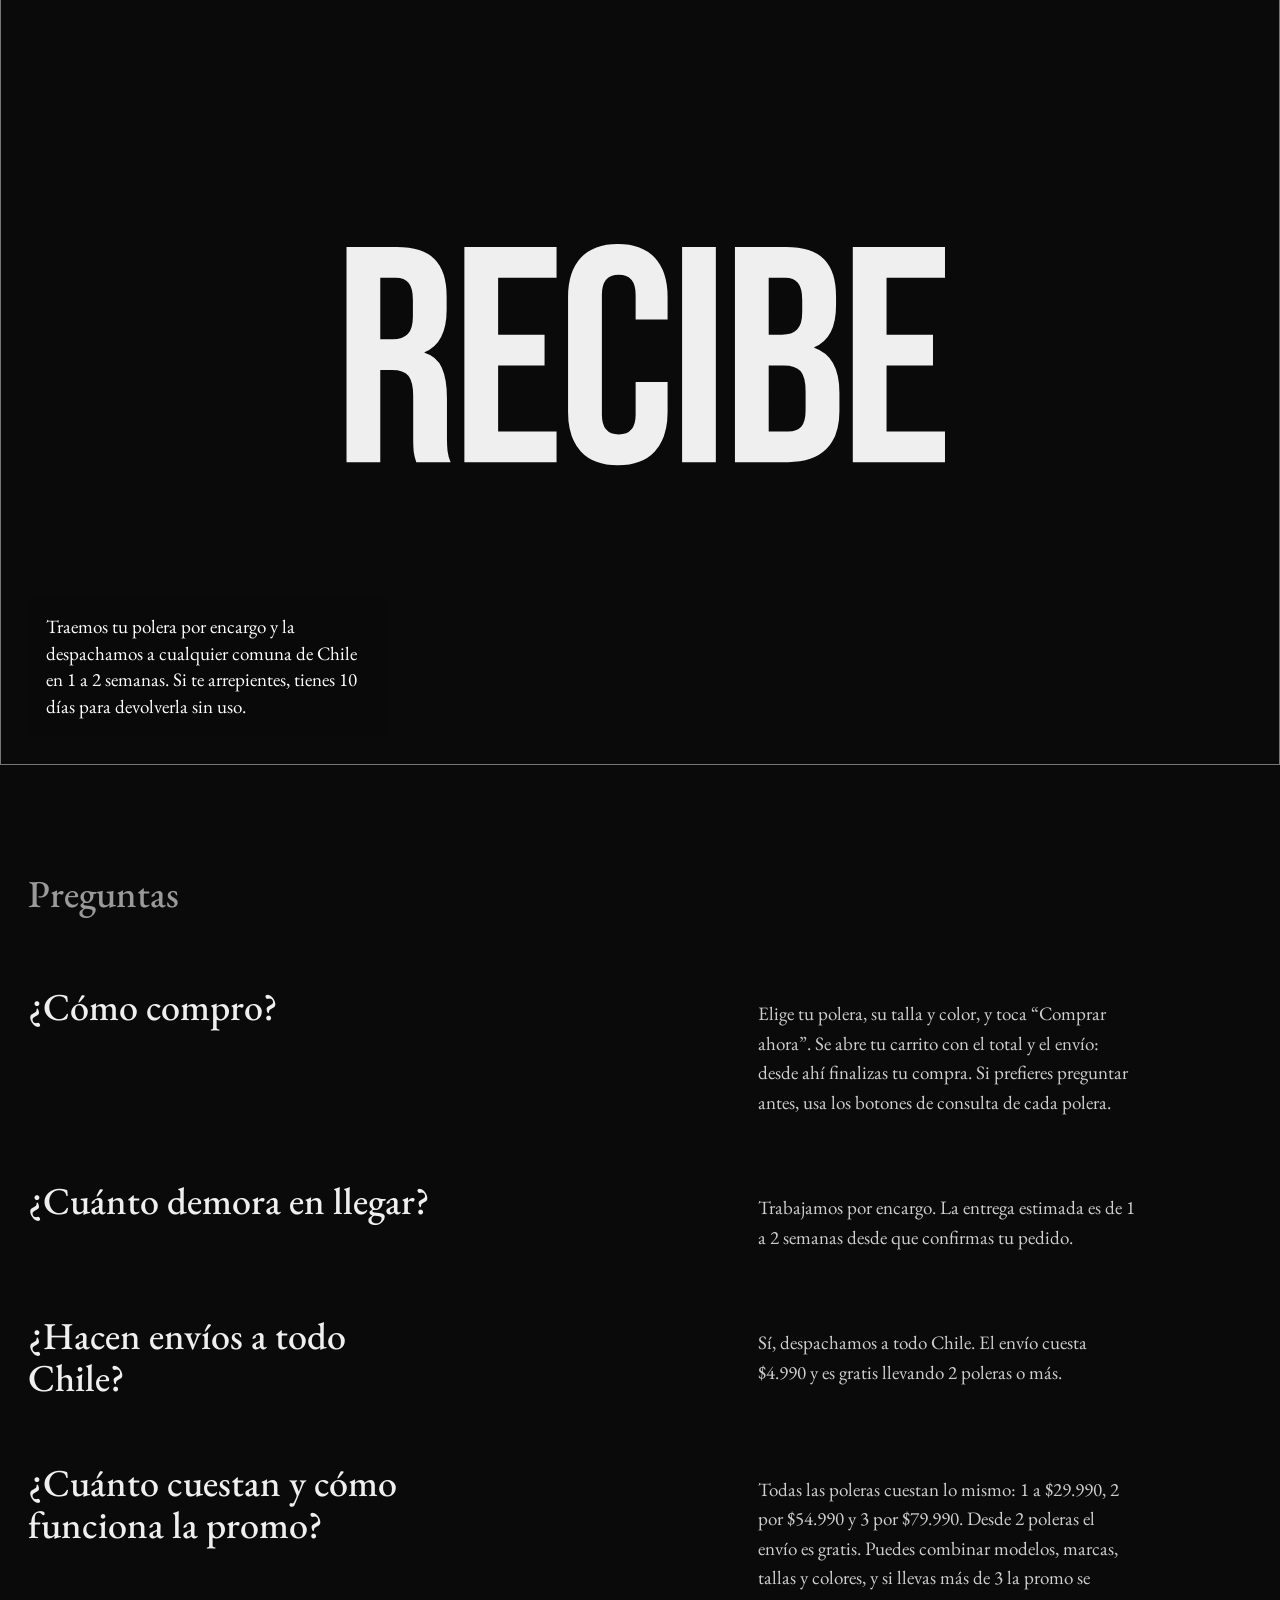
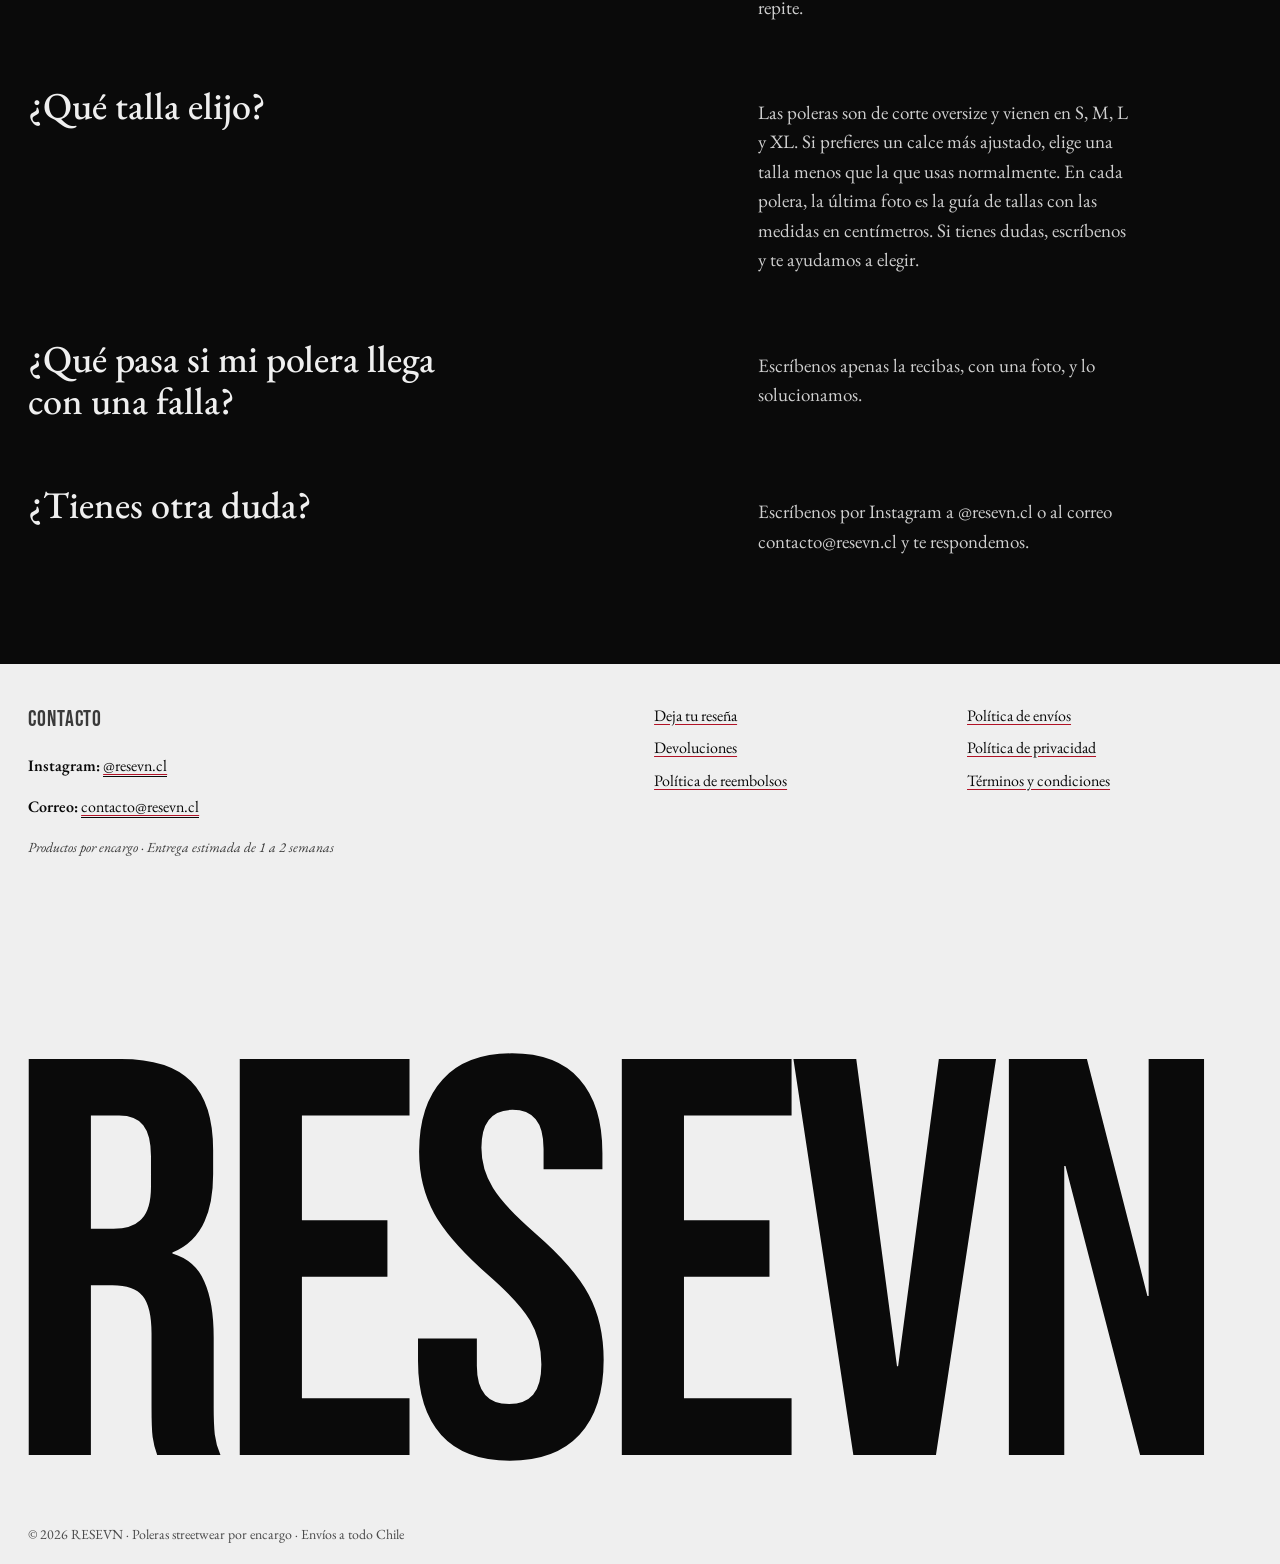
==== commit 93437ab6: "Corrige texto de cambio de talla en portada Co-Authored-By: Claude Opus 5.5 <noreply@anthropic.com>" ====
--- a/index.html
+++ b/index.html
@@ -38,8 +38,8 @@
     "sameAs": ["https://instagram.com/resevn.cl"]
   }
   </script>
-  <link rel="stylesheet" href="styles.css?v=1792502087">
-  <link rel="stylesheet" href="rediseno.css?v=1792502087">
+  <link rel="stylesheet" href="styles.css?v=1792503204">
+  <link rel="stylesheet" href="rediseno.css?v=1792503204">
 </head>
 <body class="tienda">
 
@@ -135,7 +135,7 @@
       <article class="paso">
         <img src="img/polera-valley-dreams-ufo-negro-06.webp" alt="" loading="lazy" width="1200" height="1200">
         <h2 class="paso-verbo">Recibe</h2>
-        <p class="paso-frase">Traemos tu polera por encargo y la despachamos a cualquier comuna de Chile en 1 a 2 semanas. Tienes 10 días para cambiar la talla.</p>
+        <p class="paso-frase">Traemos tu polera por encargo y la despachamos a cualquier comuna de Chile en 1 a 2 semanas. Si te arrepientes, tienes 10 días para devolverla sin uso.</p>
       </article>
     </section>
 
@@ -238,8 +238,8 @@
     </div>
   </div>
 
-  <script src="config.js?v=1792502087"></script>
-  <script src="medicion.js?v=1792502087"></script>
-  <script src="app.js?v=1792502087"></script>
+  <script src="config.js?v=1792503204"></script>
+  <script src="medicion.js?v=1792503204"></script>
+  <script src="app.js?v=1792503204"></script>
 </body>
 </html>
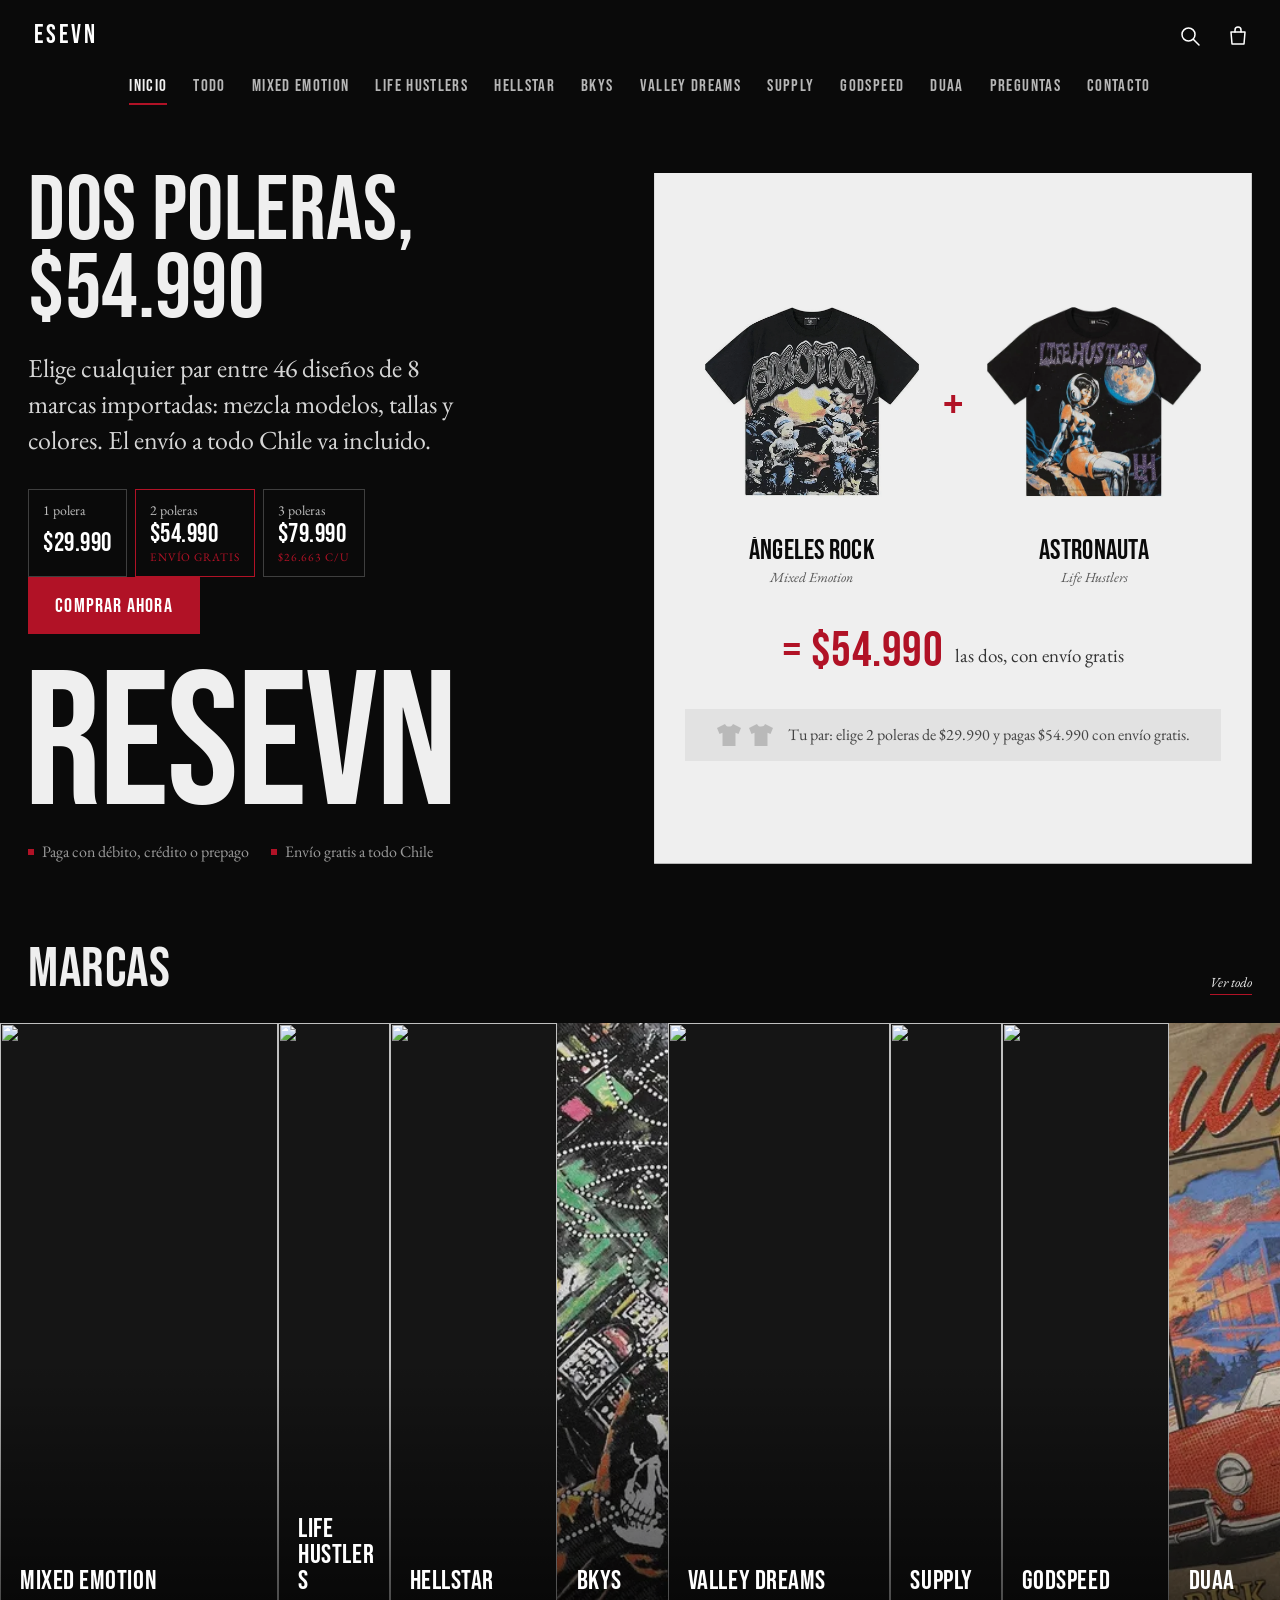
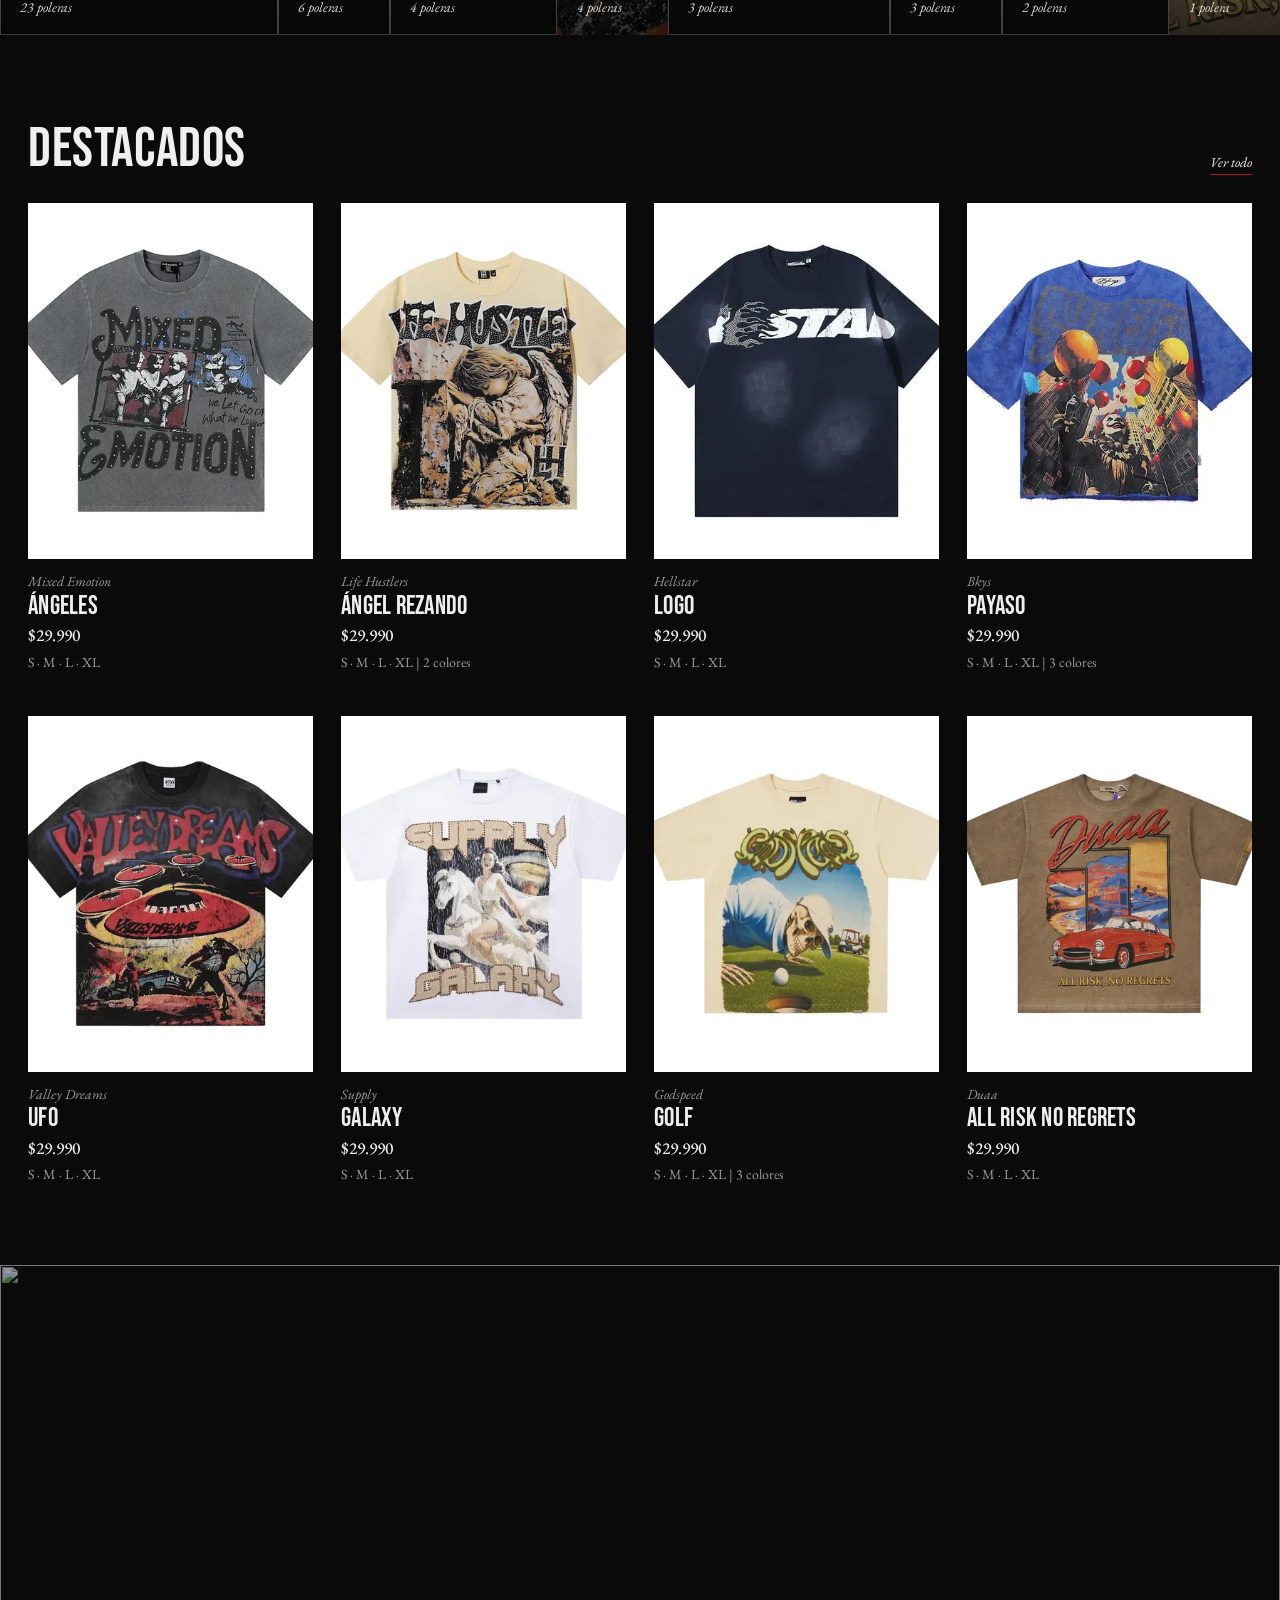
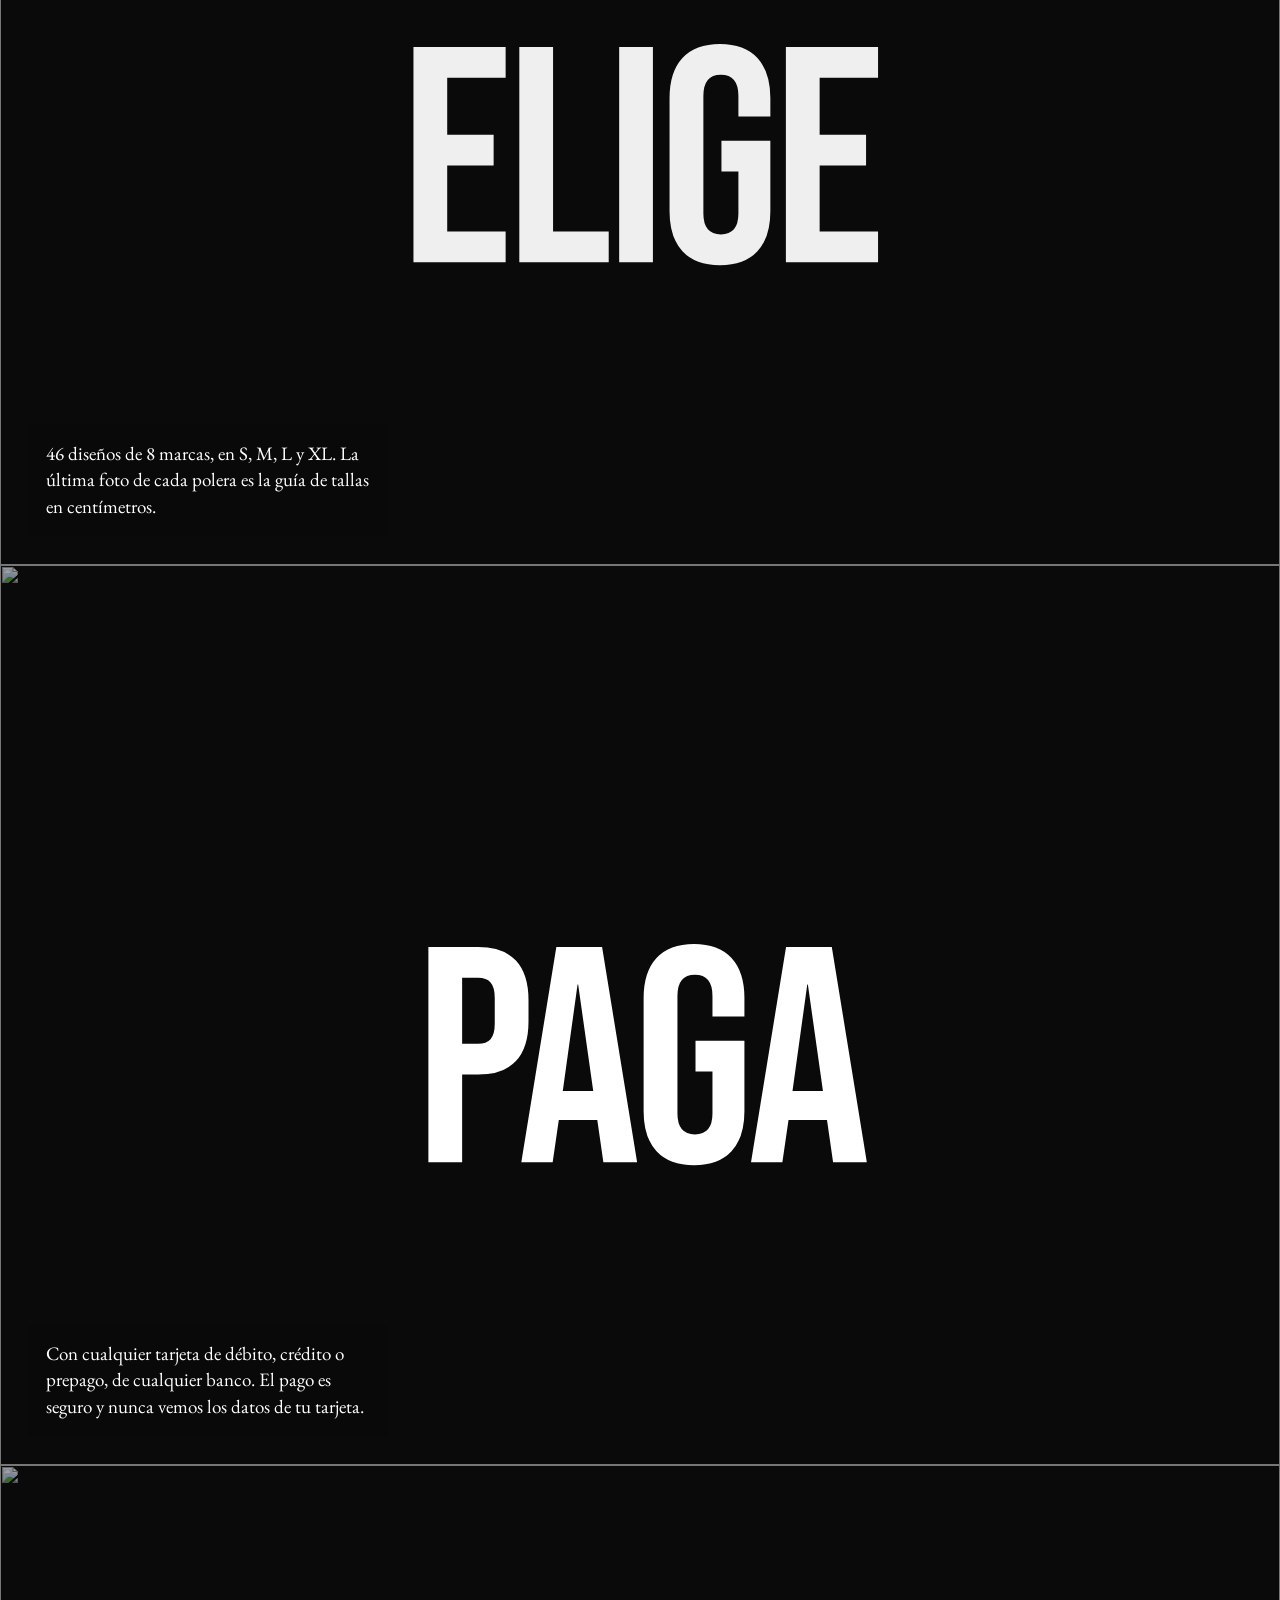
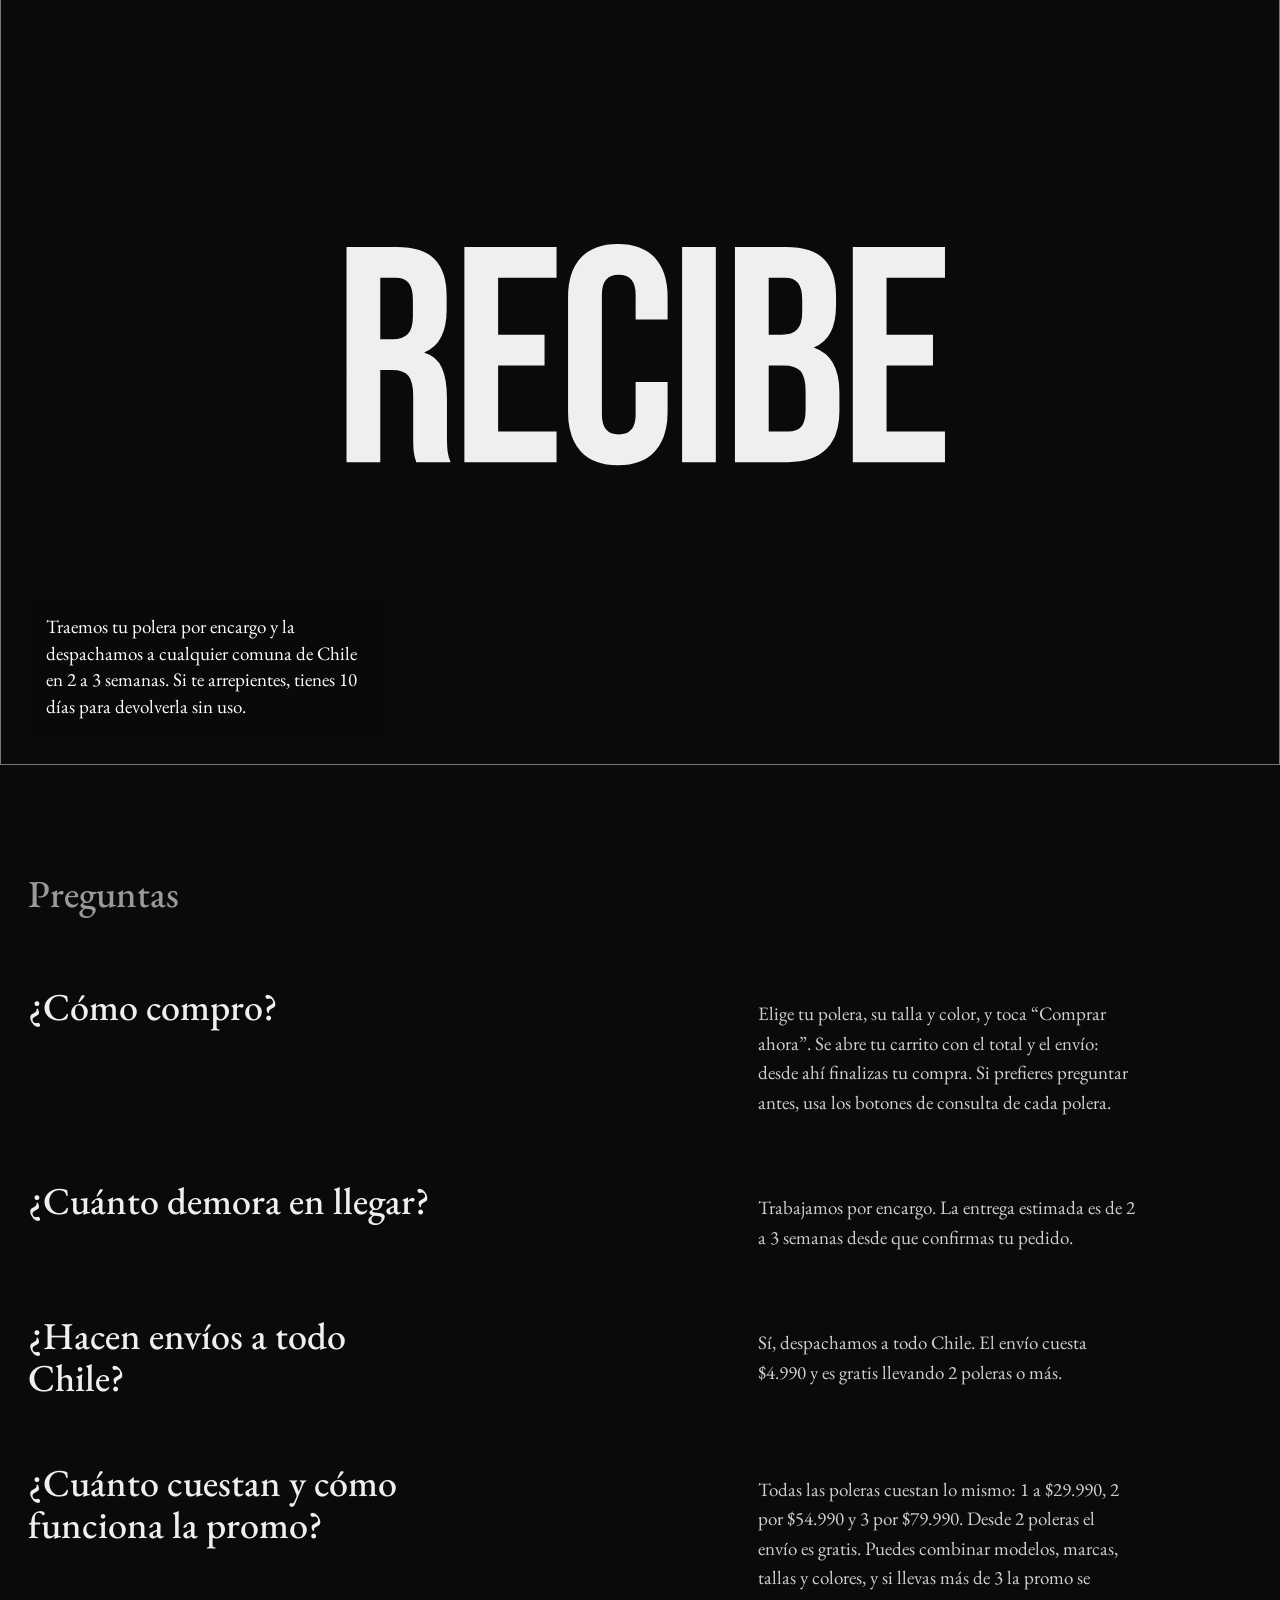
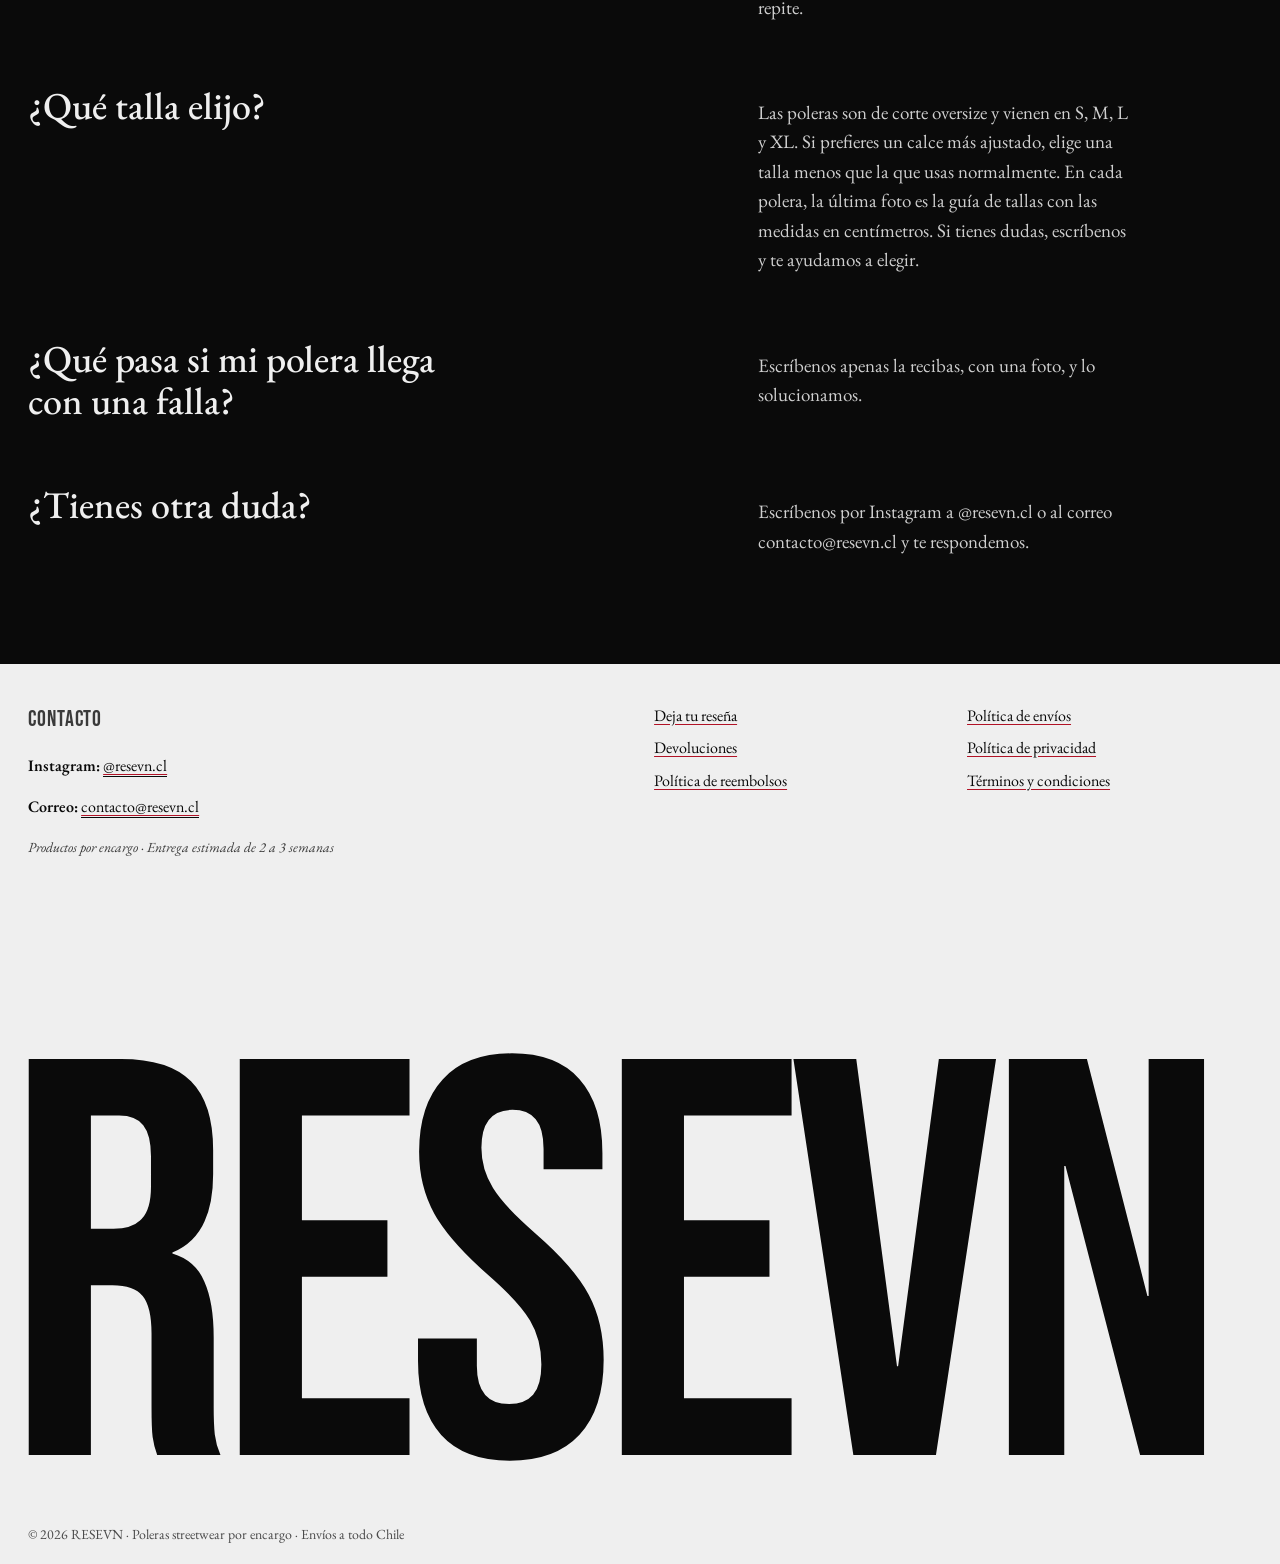
==== commit 6f83e558: "Plazo de entrega a 2 a 3 semanas por reenvio con empaque propio Co-Authored-By: Claude Opus 5.5 <nor" ====
--- a/index.html
+++ b/index.html
@@ -38,8 +38,8 @@
     "sameAs": ["https://instagram.com/resevn.cl"]
   }
   </script>
-  <link rel="stylesheet" href="styles.css?v=1792503204">
-  <link rel="stylesheet" href="rediseno.css?v=1792503204">
+  <link rel="stylesheet" href="styles.css?v=1792503370">
+  <link rel="stylesheet" href="rediseno.css?v=1792503370">
 </head>
 <body class="tienda">
 
@@ -135,7 +135,7 @@
       <article class="paso">
         <img src="img/polera-valley-dreams-ufo-negro-06.webp" alt="" loading="lazy" width="1200" height="1200">
         <h2 class="paso-verbo">Recibe</h2>
-        <p class="paso-frase">Traemos tu polera por encargo y la despachamos a cualquier comuna de Chile en 1 a 2 semanas. Si te arrepientes, tienes 10 días para devolverla sin uso.</p>
+        <p class="paso-frase">Traemos tu polera por encargo y la despachamos a cualquier comuna de Chile en 2 a 3 semanas. Si te arrepientes, tienes 10 días para devolverla sin uso.</p>
       </article>
     </section>
 
@@ -238,8 +238,8 @@
     </div>
   </div>
 
-  <script src="config.js?v=1792503204"></script>
-  <script src="medicion.js?v=1792503204"></script>
-  <script src="app.js?v=1792503204"></script>
+  <script src="config.js?v=1792503370"></script>
+  <script src="medicion.js?v=1792503370"></script>
+  <script src="app.js?v=1792503370"></script>
 </body>
 </html>
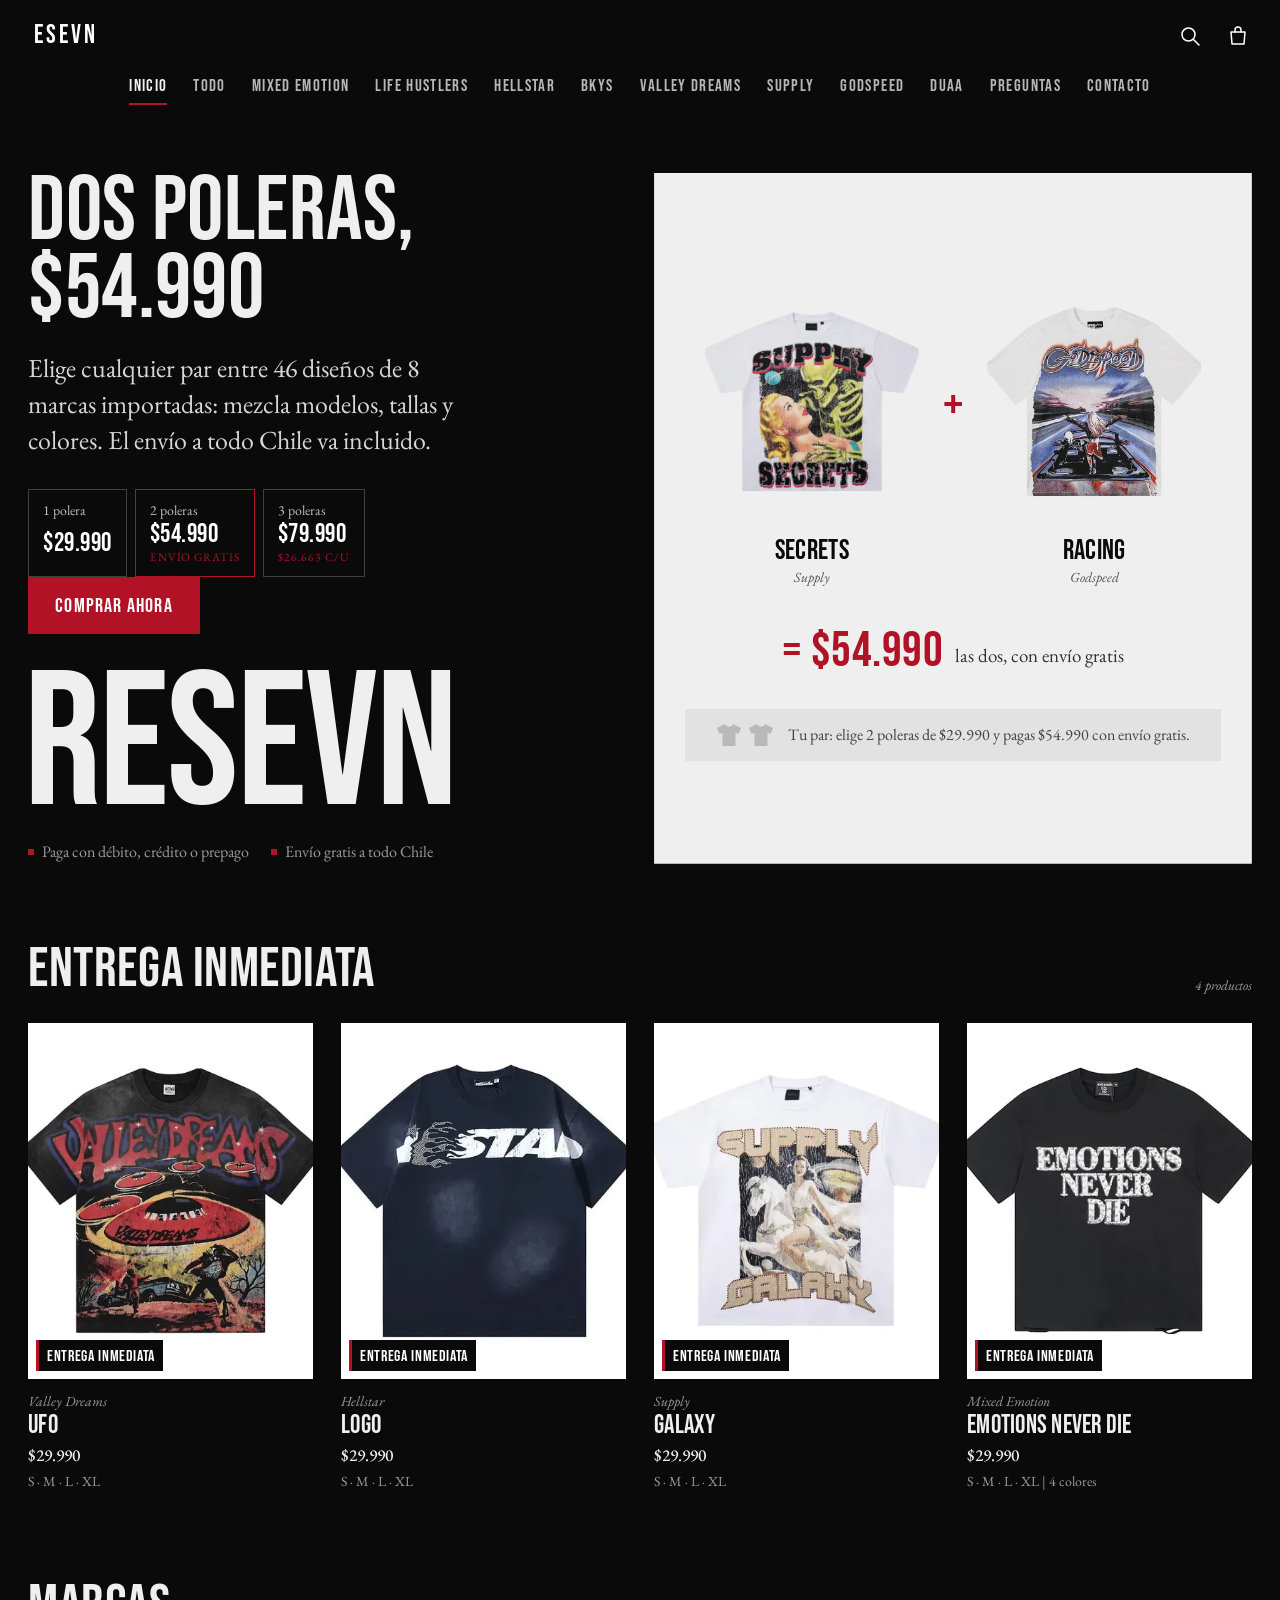
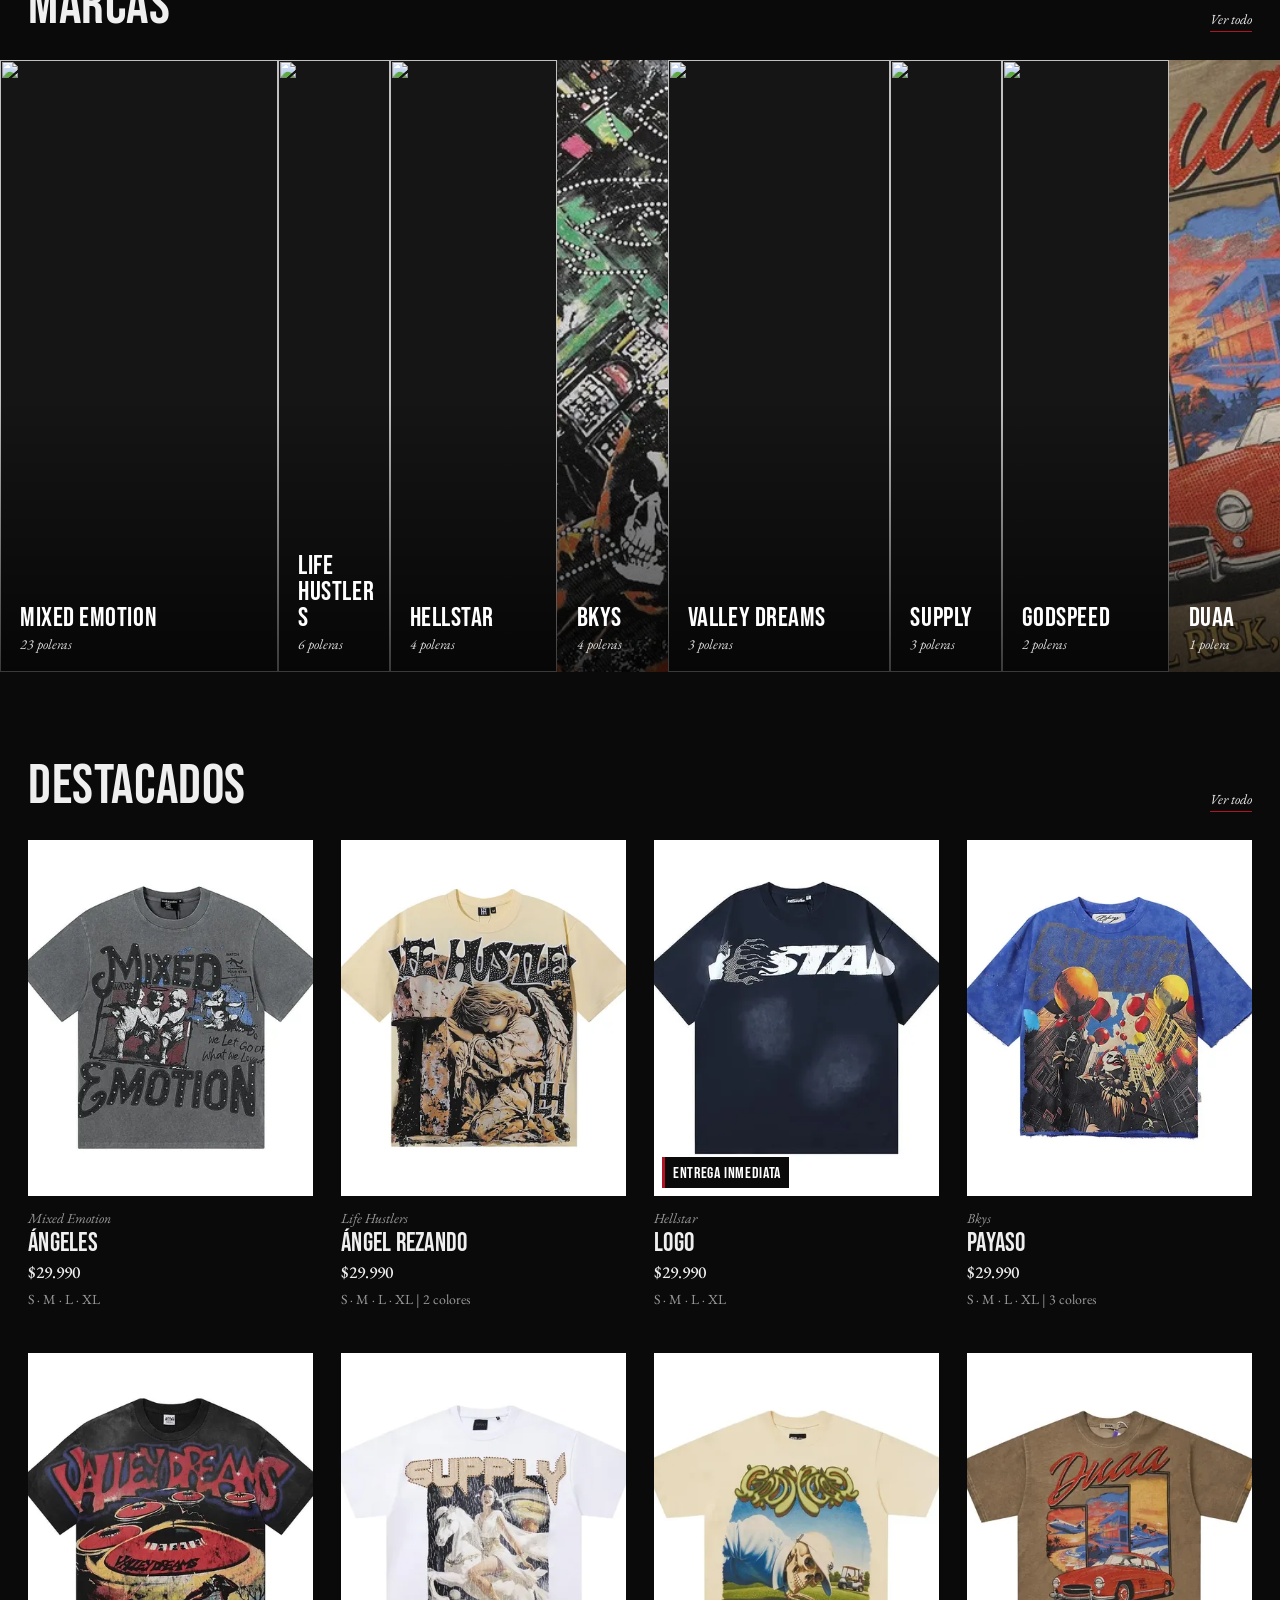
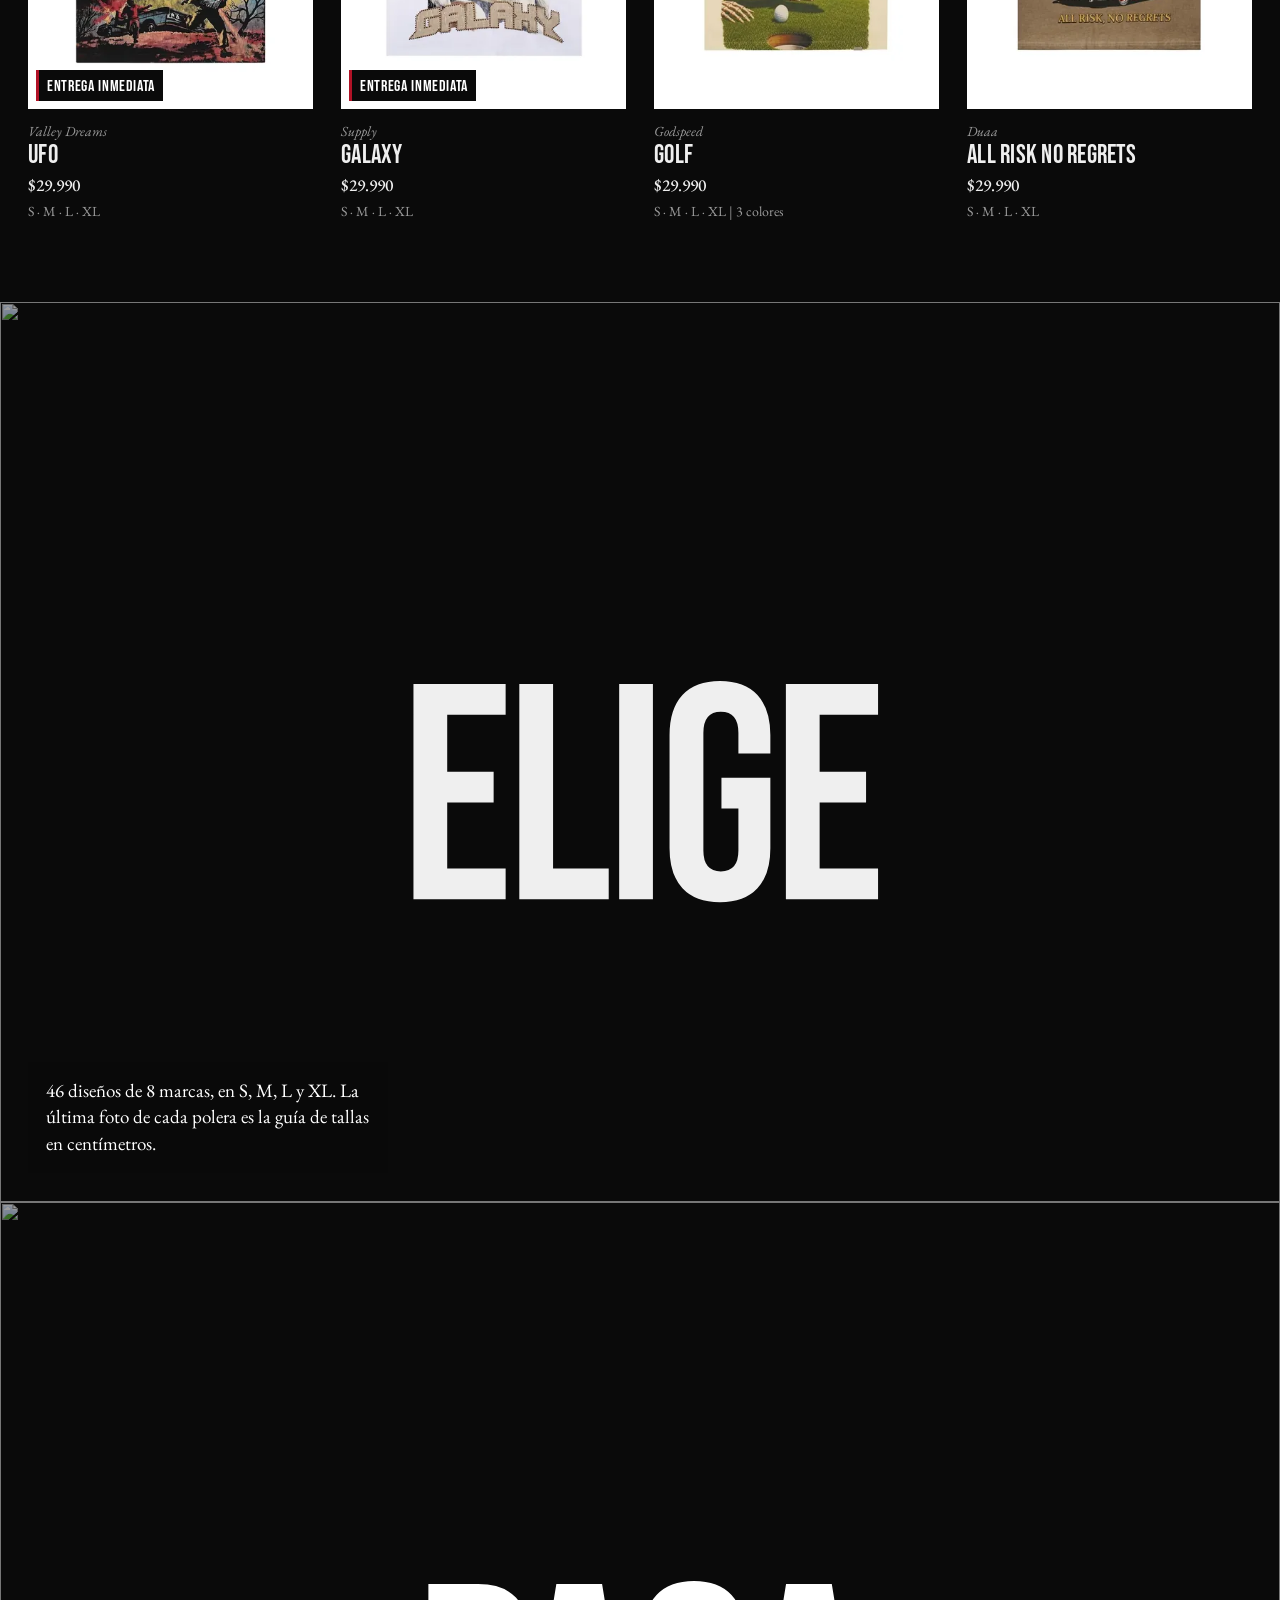
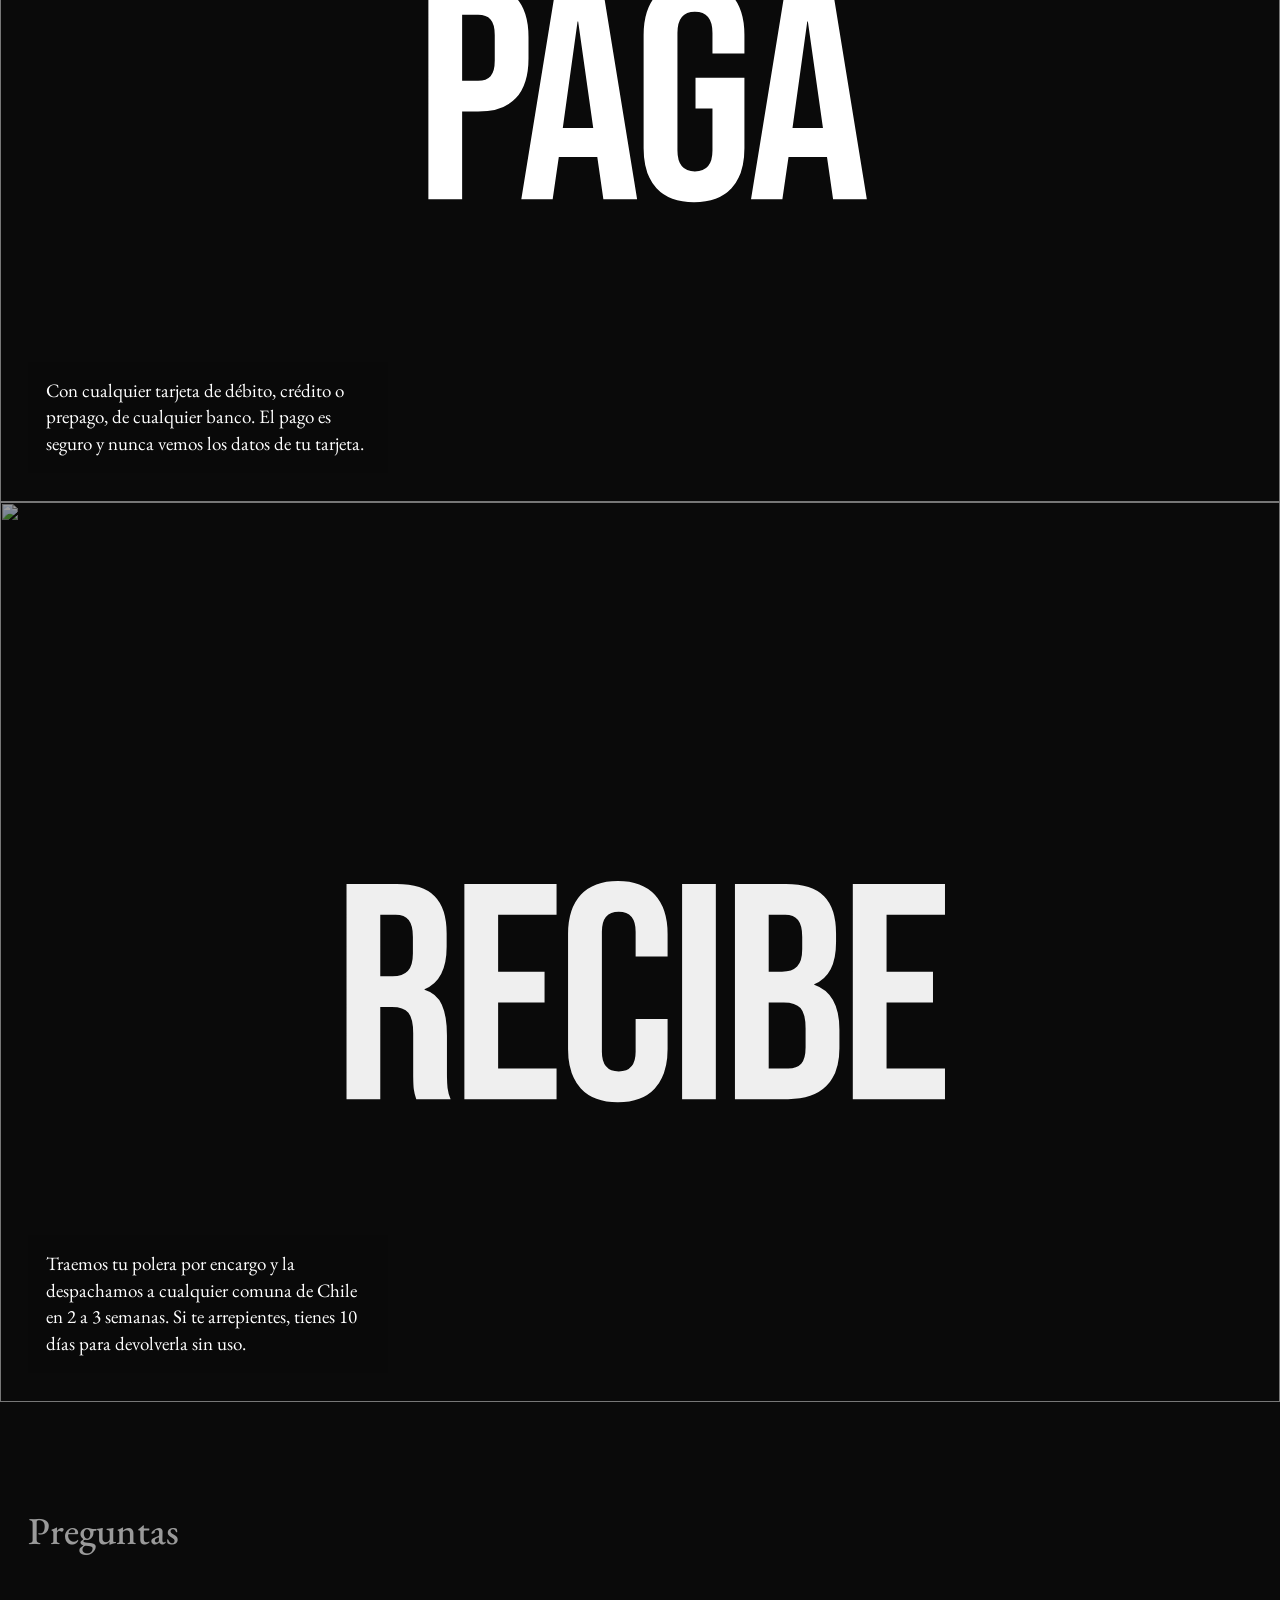
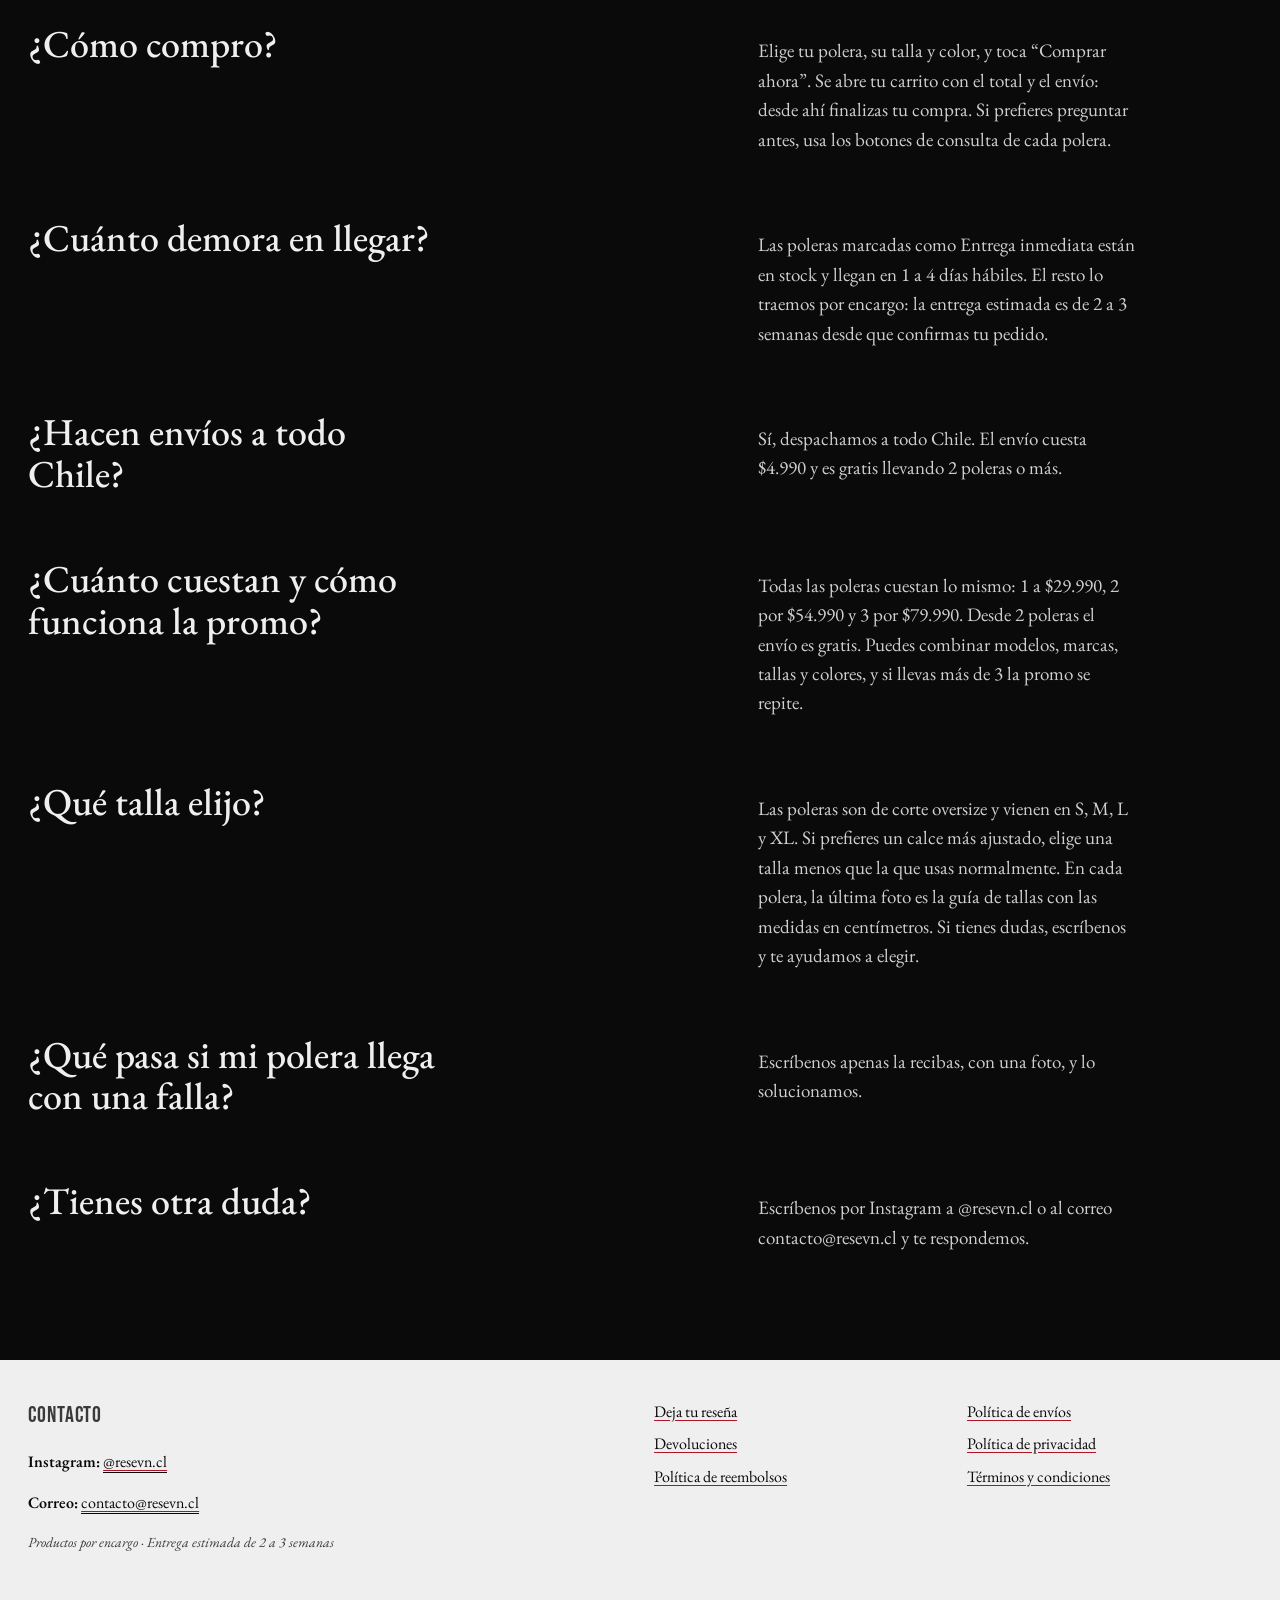
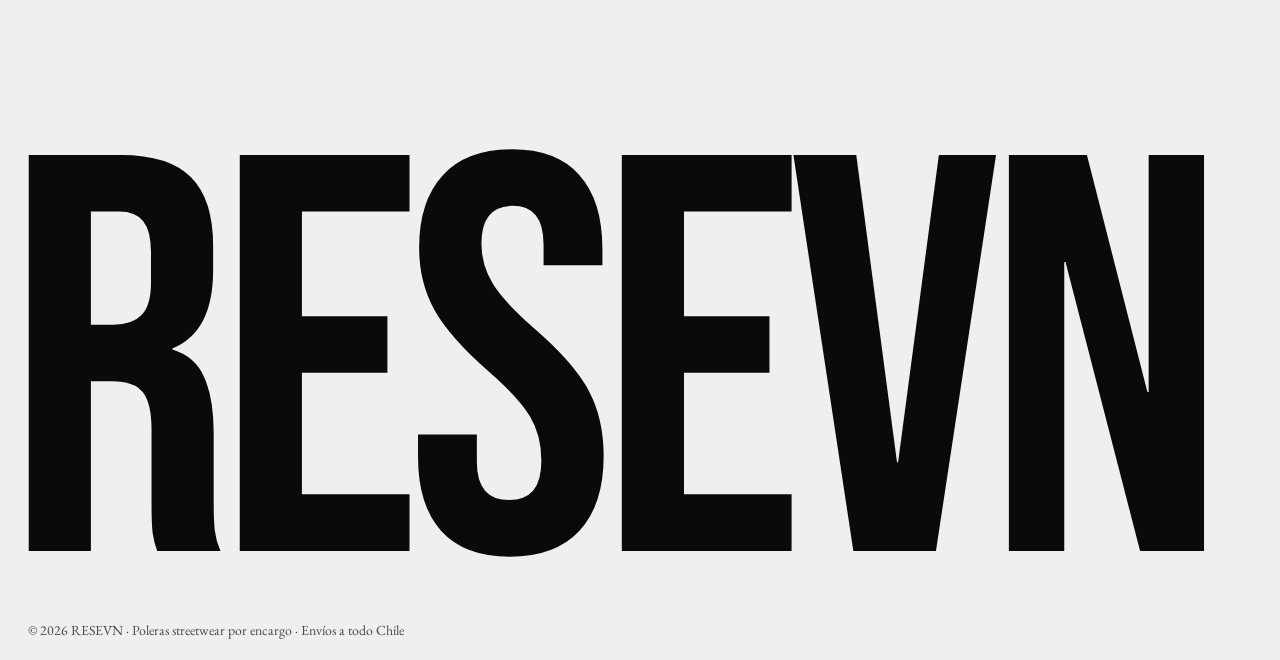
==== commit 847d539e: "Entrega inmediata para poleras en stock (stock.json) Co-Authored-By: Claude Opus 5.5 <noreply@anthro" ====
--- a/index.html
+++ b/index.html
@@ -38,8 +38,8 @@
     "sameAs": ["https://instagram.com/resevn.cl"]
   }
   </script>
-  <link rel="stylesheet" href="styles.css?v=1792503370">
-  <link rel="stylesheet" href="rediseno.css?v=1792503370">
+  <link rel="stylesheet" href="styles.css?v=1792513145">
+  <link rel="stylesheet" href="rediseno.css?v=1792513145">
 </head>
 <body class="tienda">
 
@@ -238,8 +238,8 @@
     </div>
   </div>
 
-  <script src="config.js?v=1792503370"></script>
-  <script src="medicion.js?v=1792503370"></script>
-  <script src="app.js?v=1792503370"></script>
+  <script src="config.js?v=1792513145"></script>
+  <script src="medicion.js?v=1792513145"></script>
+  <script src="app.js?v=1792513145"></script>
 </body>
 </html>
--- a/rediseno.css
+++ b/rediseno.css
@@ -449,3 +449,9 @@
 .portada-precios li span { font-size: var(--paso-chico); color: #bdbdbd; }
 .portada-precios li.destacado { border-color: var(--acento); }
 .portada-precios li em { font-style: normal; font-size: .72rem; letter-spacing: .08em; text-transform: uppercase; color: var(--acento); }
+
+/* Entrega inmediata: poleras anotadas en stock.json */
+.tarjeta-stock { position: absolute; left: 8px; bottom: 8px; z-index: 1; background: #0a0a0a; color: #fff; font-family: var(--display); font-weight: 400; font-size: 1rem; letter-spacing: .04em; padding: 5px 8px 3px; border-left: 3px solid var(--acento); }
+.chips button.en-stock { position: relative; }
+.chips button.en-stock::after { content: ""; position: absolute; top: 5px; right: 5px; width: 6px; height: 6px; border-radius: 50%; background: var(--acento); }
+.tienda .detalle-entrega.detalle-entrega-stock, .detalle-entrega.detalle-entrega-stock { color: var(--acento); font-weight: 600; }
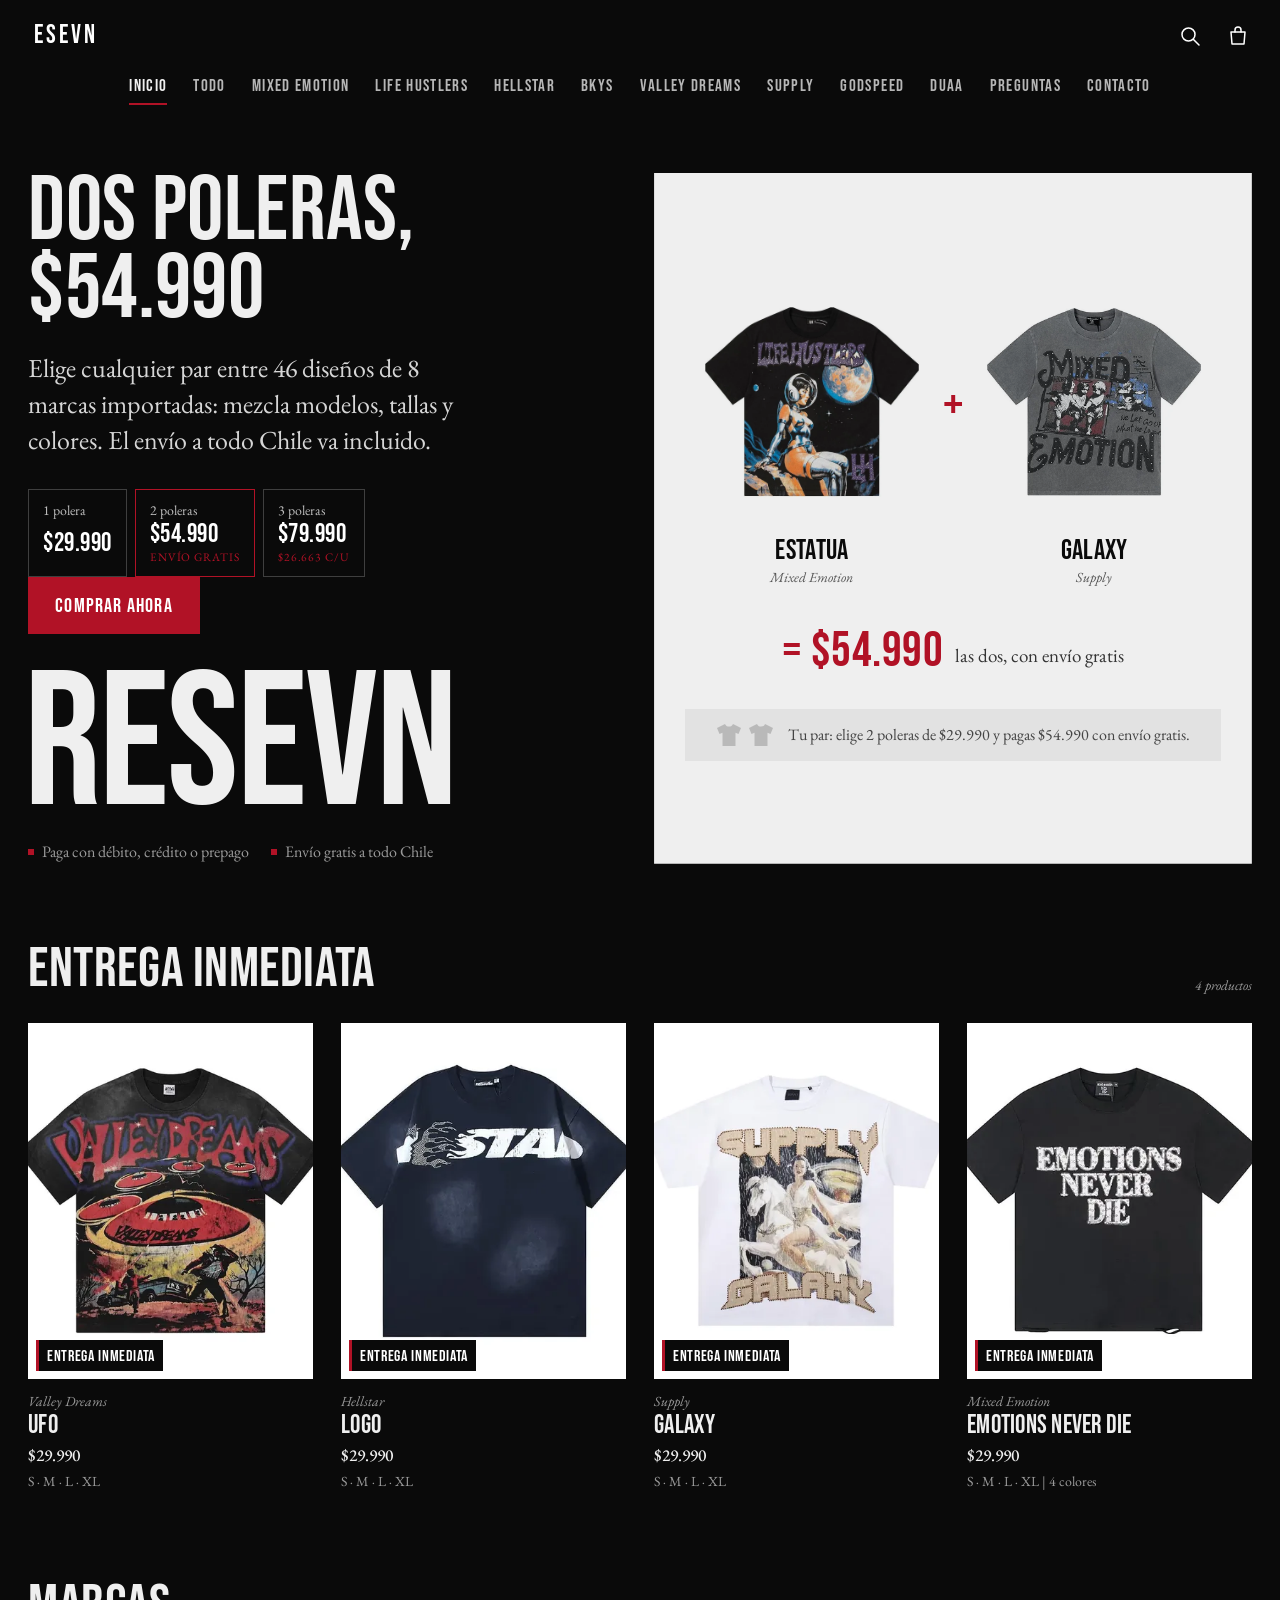
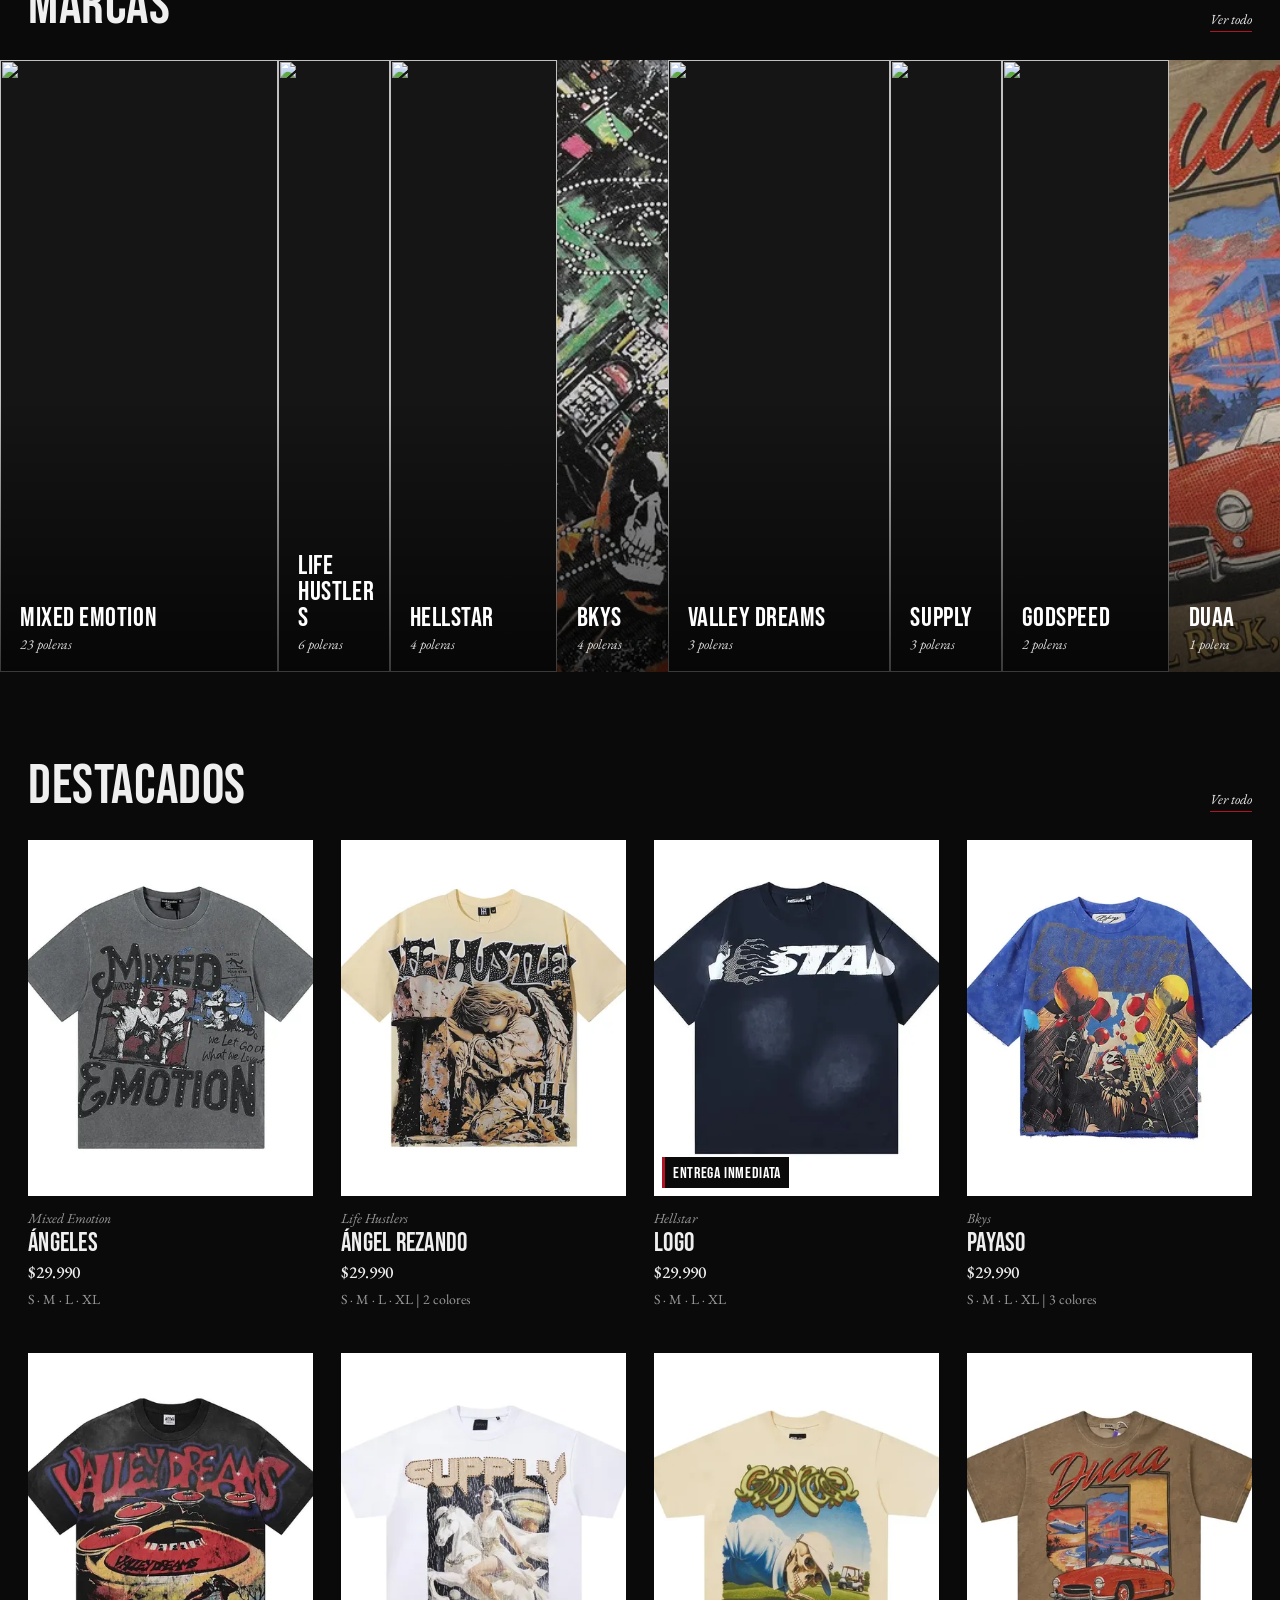
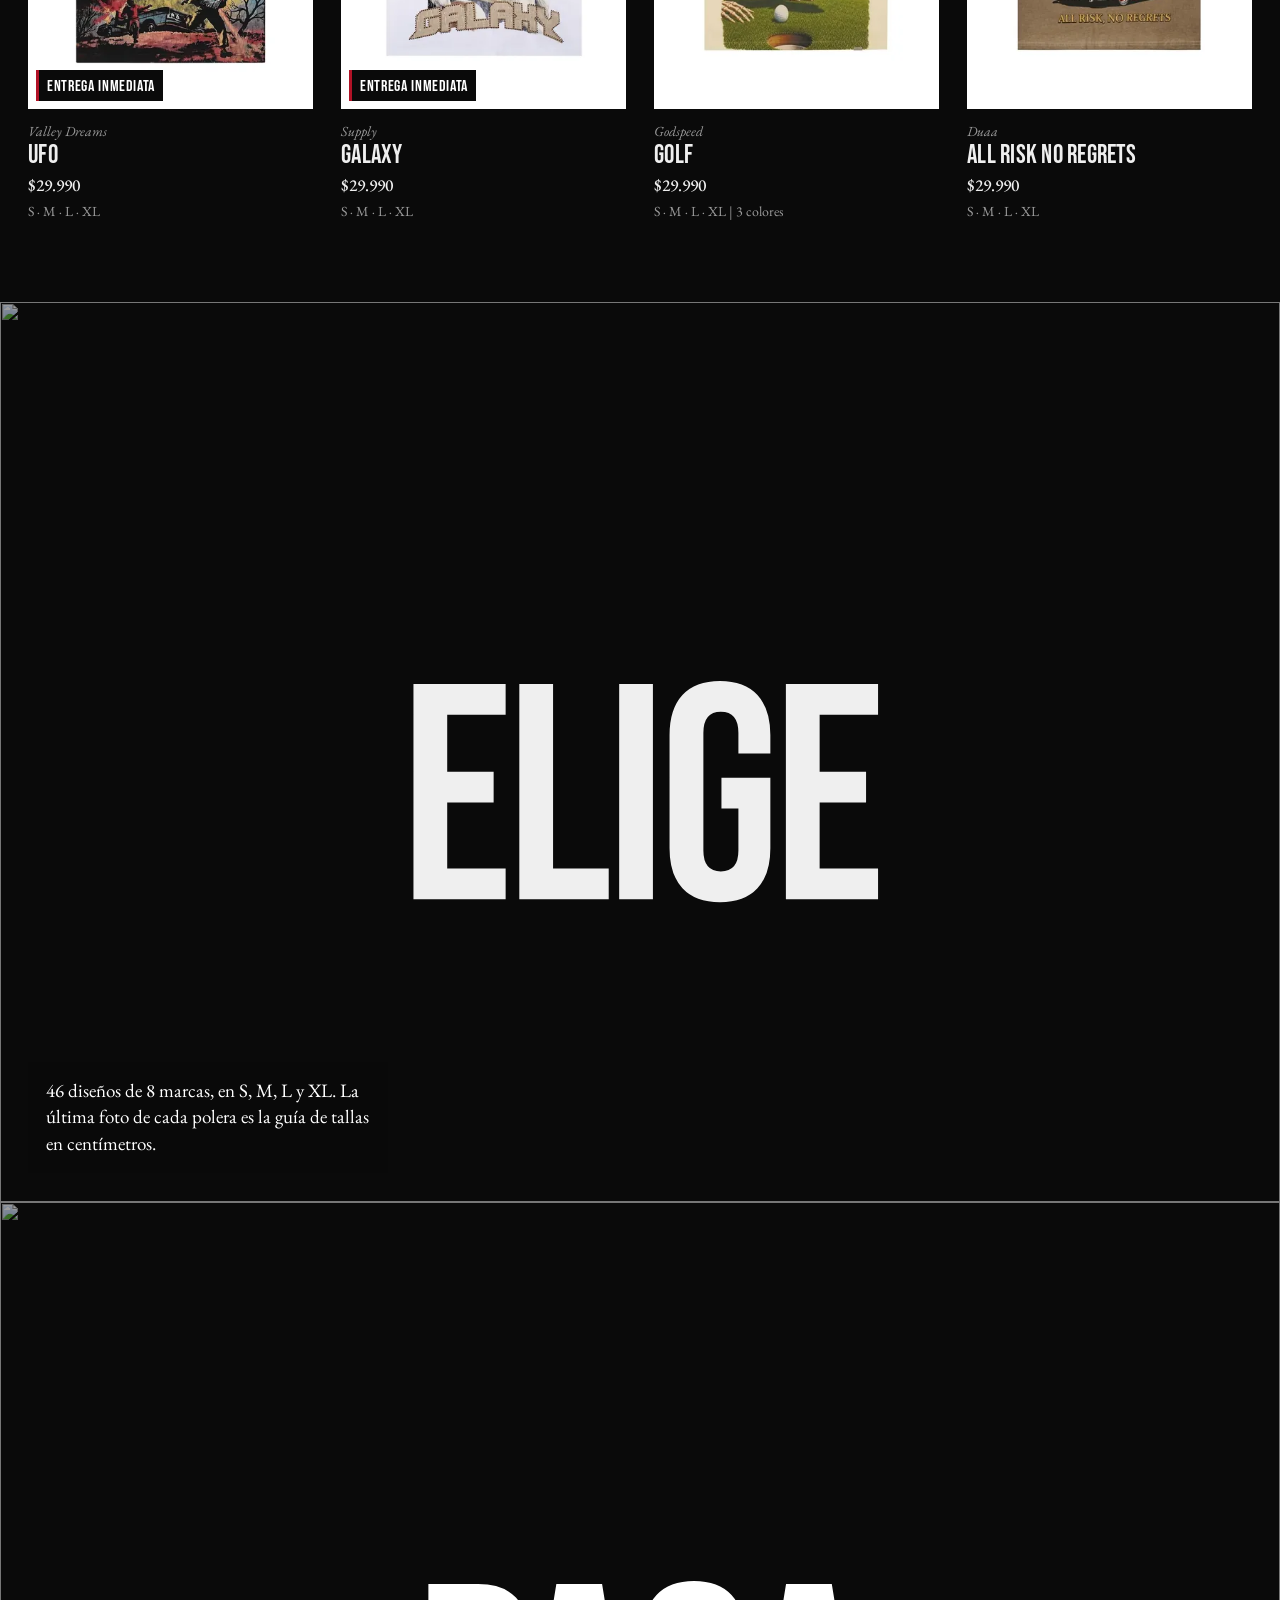
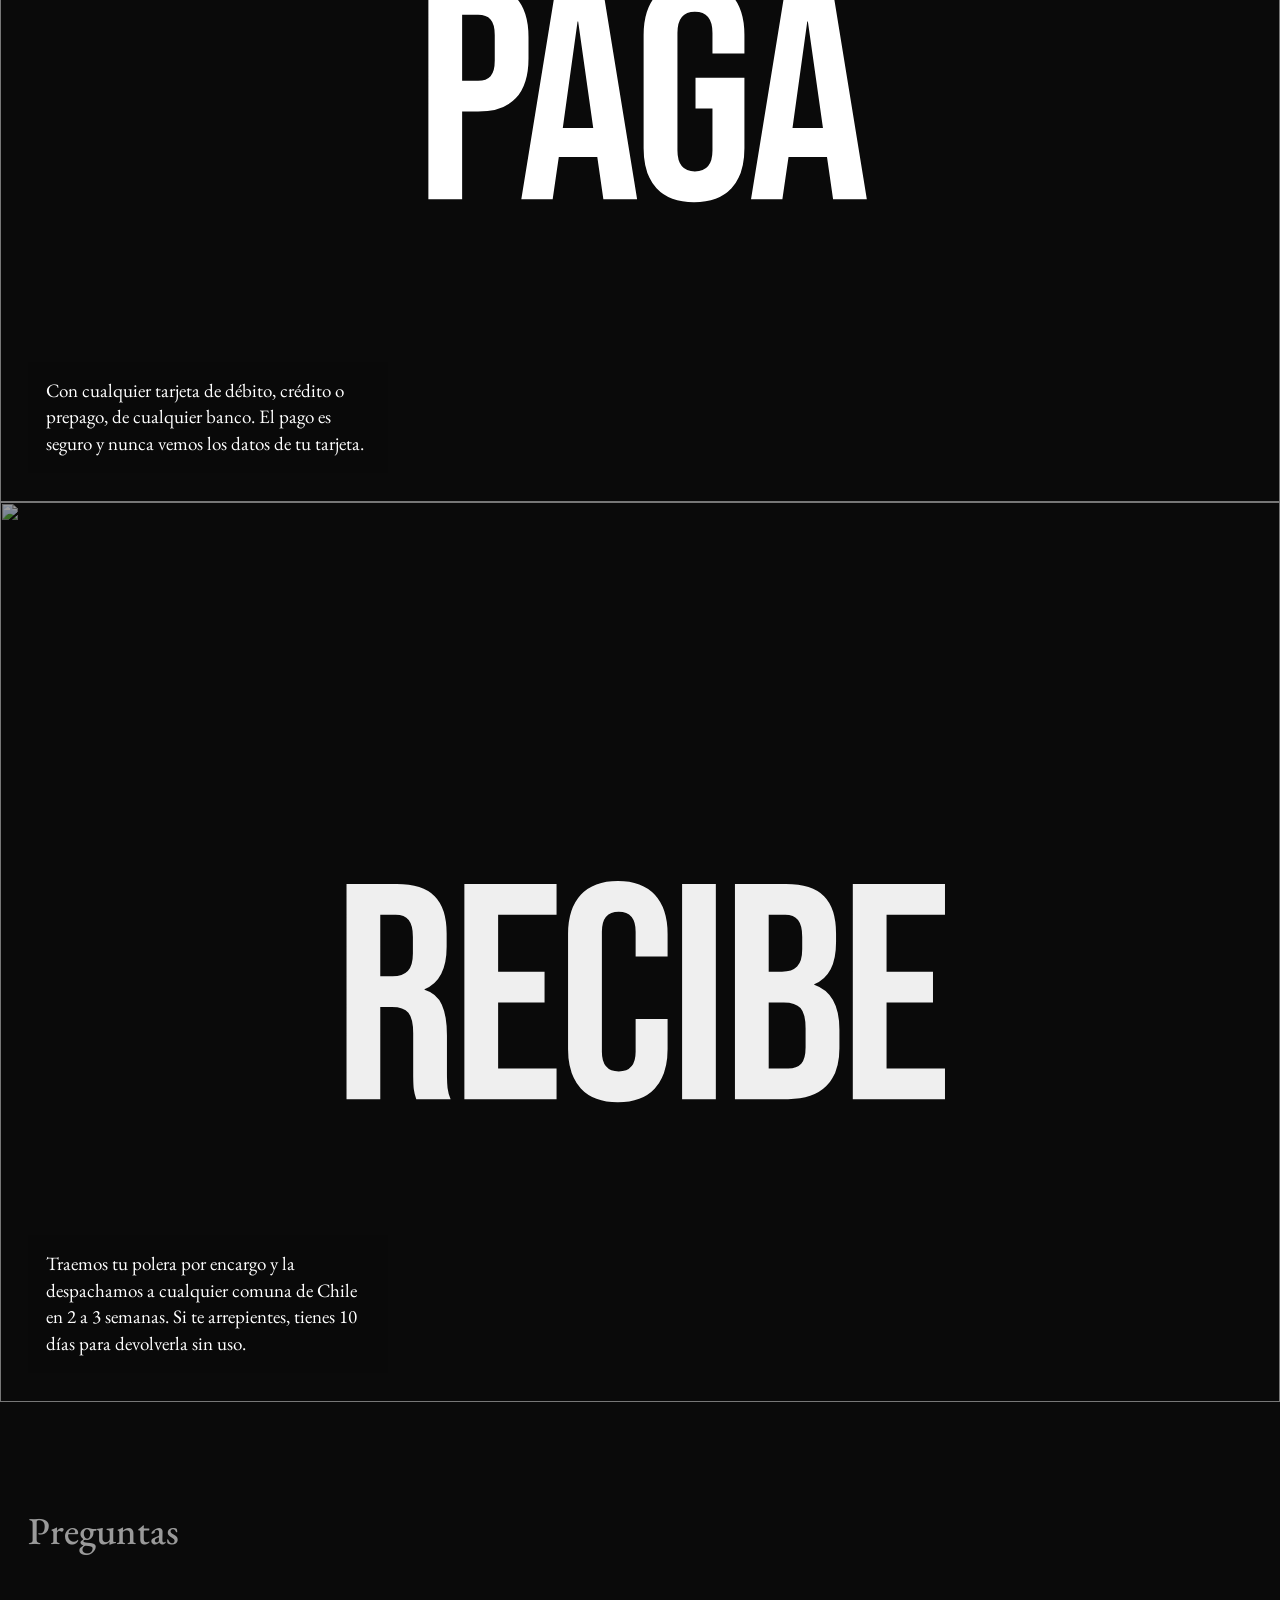
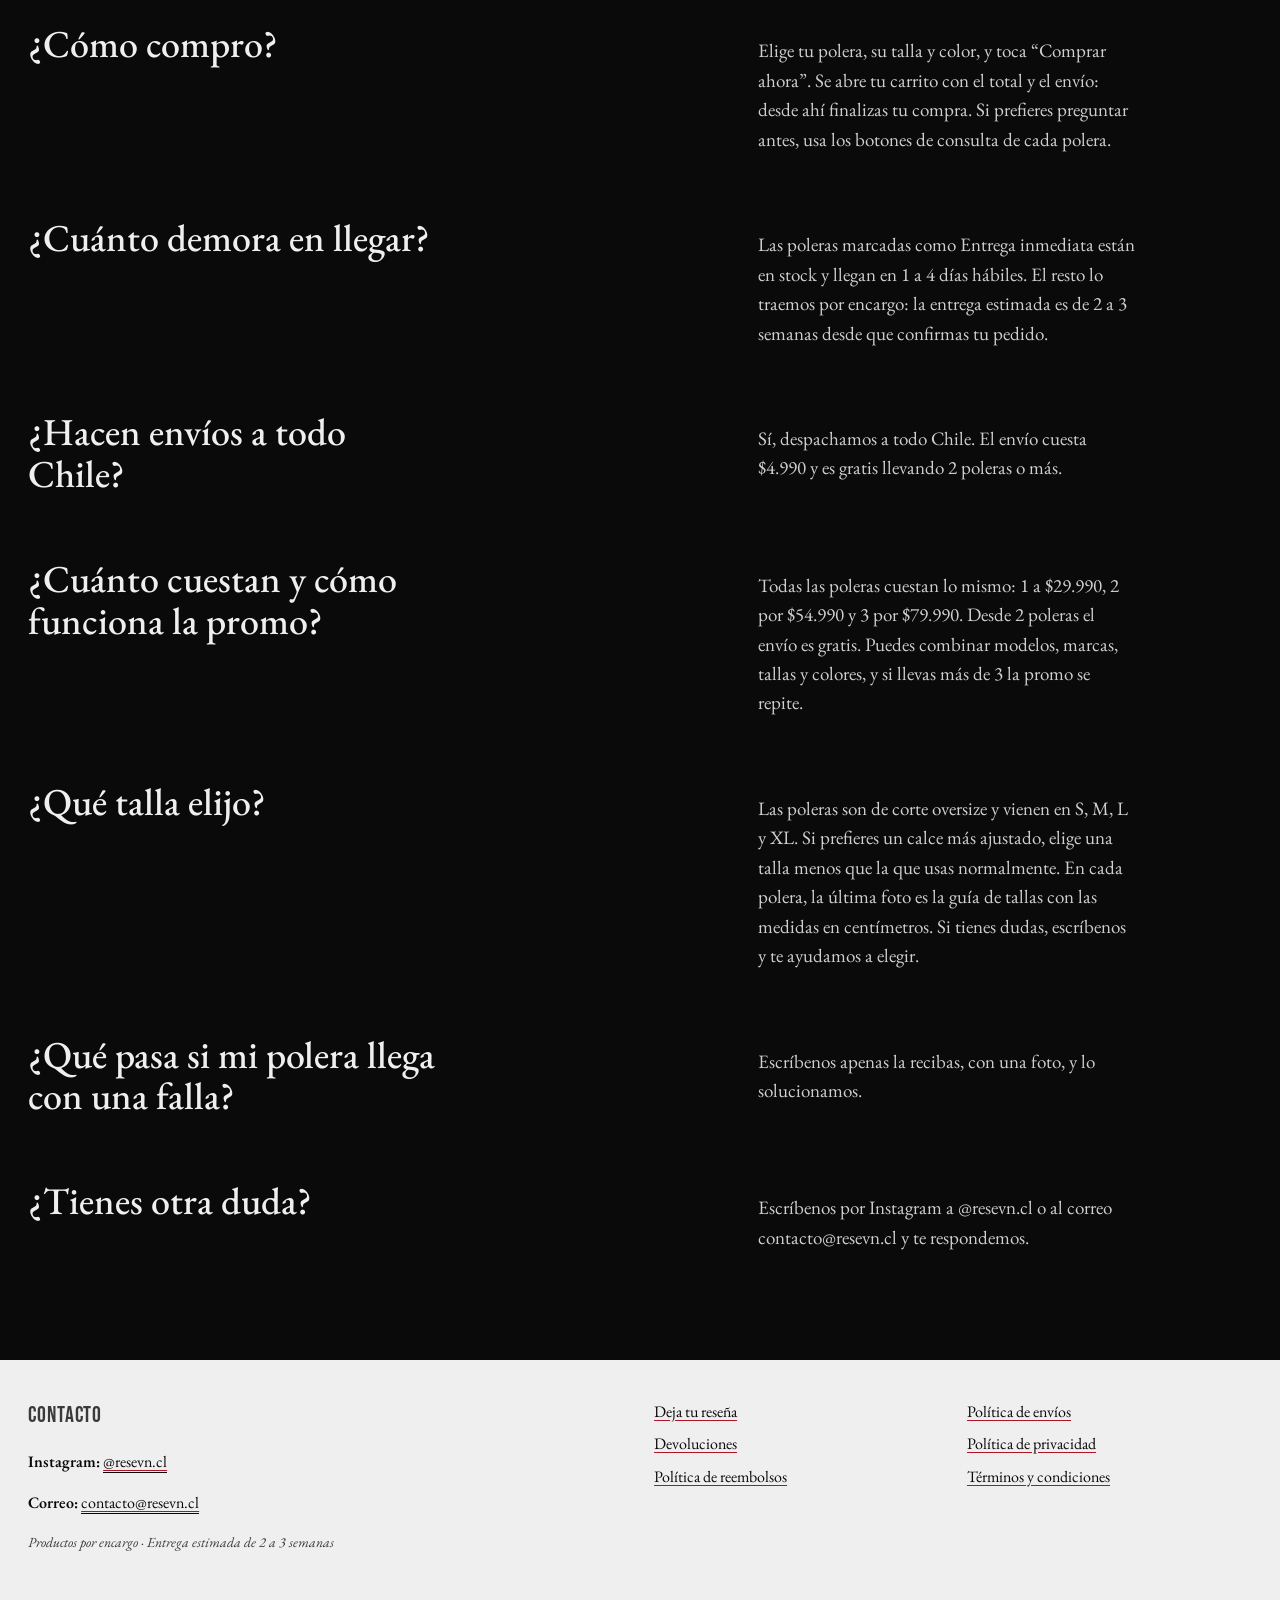
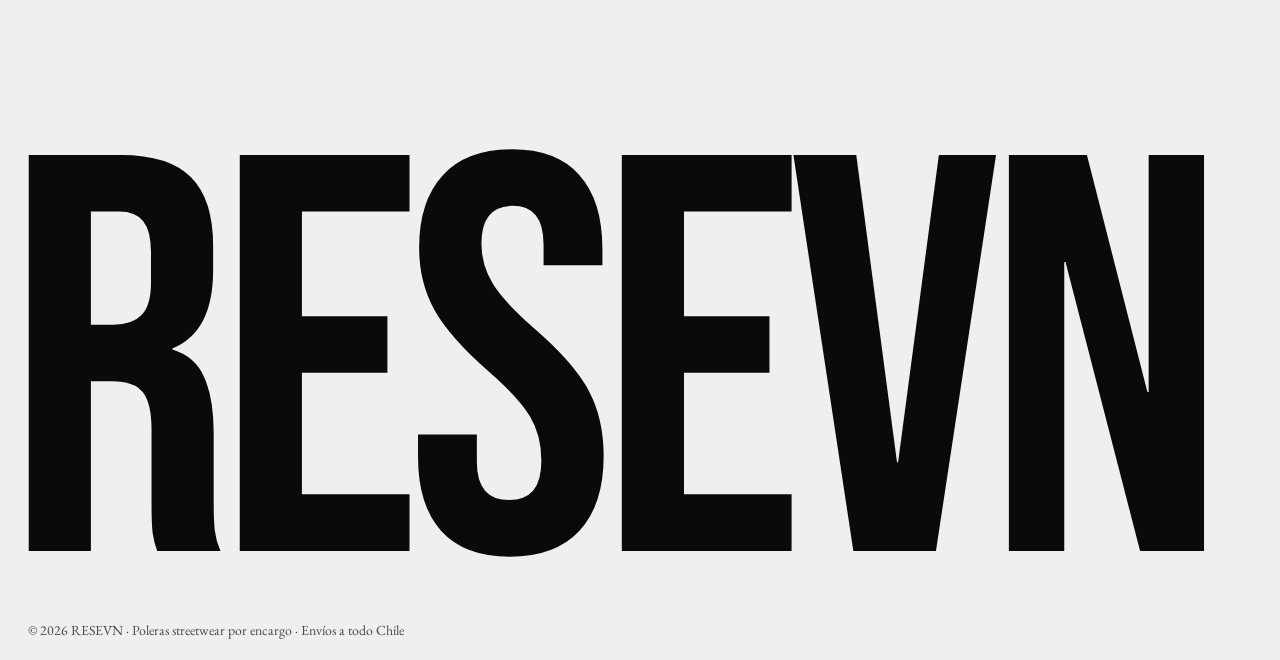
==== commit 762b67ae: "Stock: vendidas Emotions Never Die M y Supply Galaxy M Co-Authored-By: Claude Opus 5.5 <noreply@anth" ====
--- a/index.html
+++ b/index.html
@@ -38,8 +38,8 @@
     "sameAs": ["https://instagram.com/resevn.cl"]
   }
   </script>
-  <link rel="stylesheet" href="styles.css?v=1792513145">
-  <link rel="stylesheet" href="rediseno.css?v=1792513145">
+  <link rel="stylesheet" href="styles.css?v=1792523070">
+  <link rel="stylesheet" href="rediseno.css?v=1792523070">
 </head>
 <body class="tienda">
 
@@ -238,8 +238,8 @@
     </div>
   </div>
 
-  <script src="config.js?v=1792513145"></script>
-  <script src="medicion.js?v=1792513145"></script>
-  <script src="app.js?v=1792513145"></script>
+  <script src="config.js?v=1792523070"></script>
+  <script src="medicion.js?v=1792523070"></script>
+  <script src="app.js?v=1792523070"></script>
 </body>
 </html>
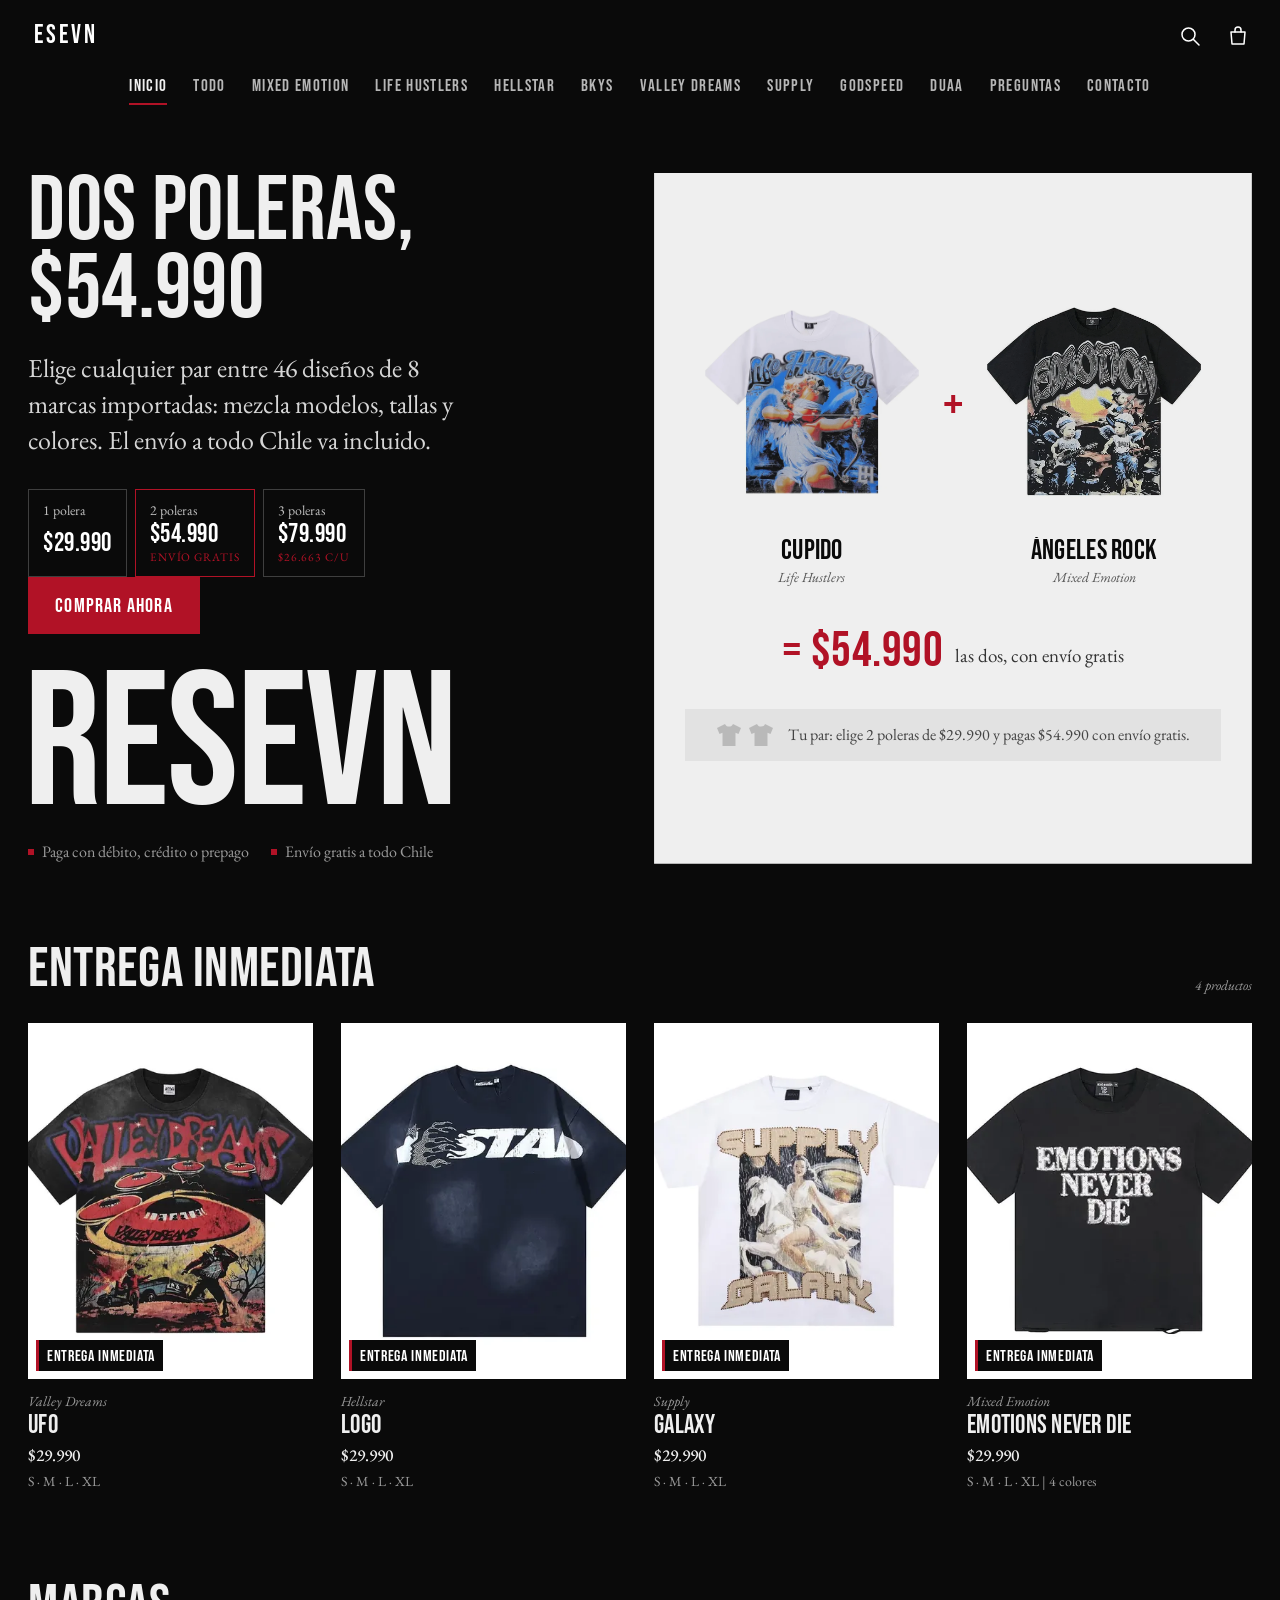
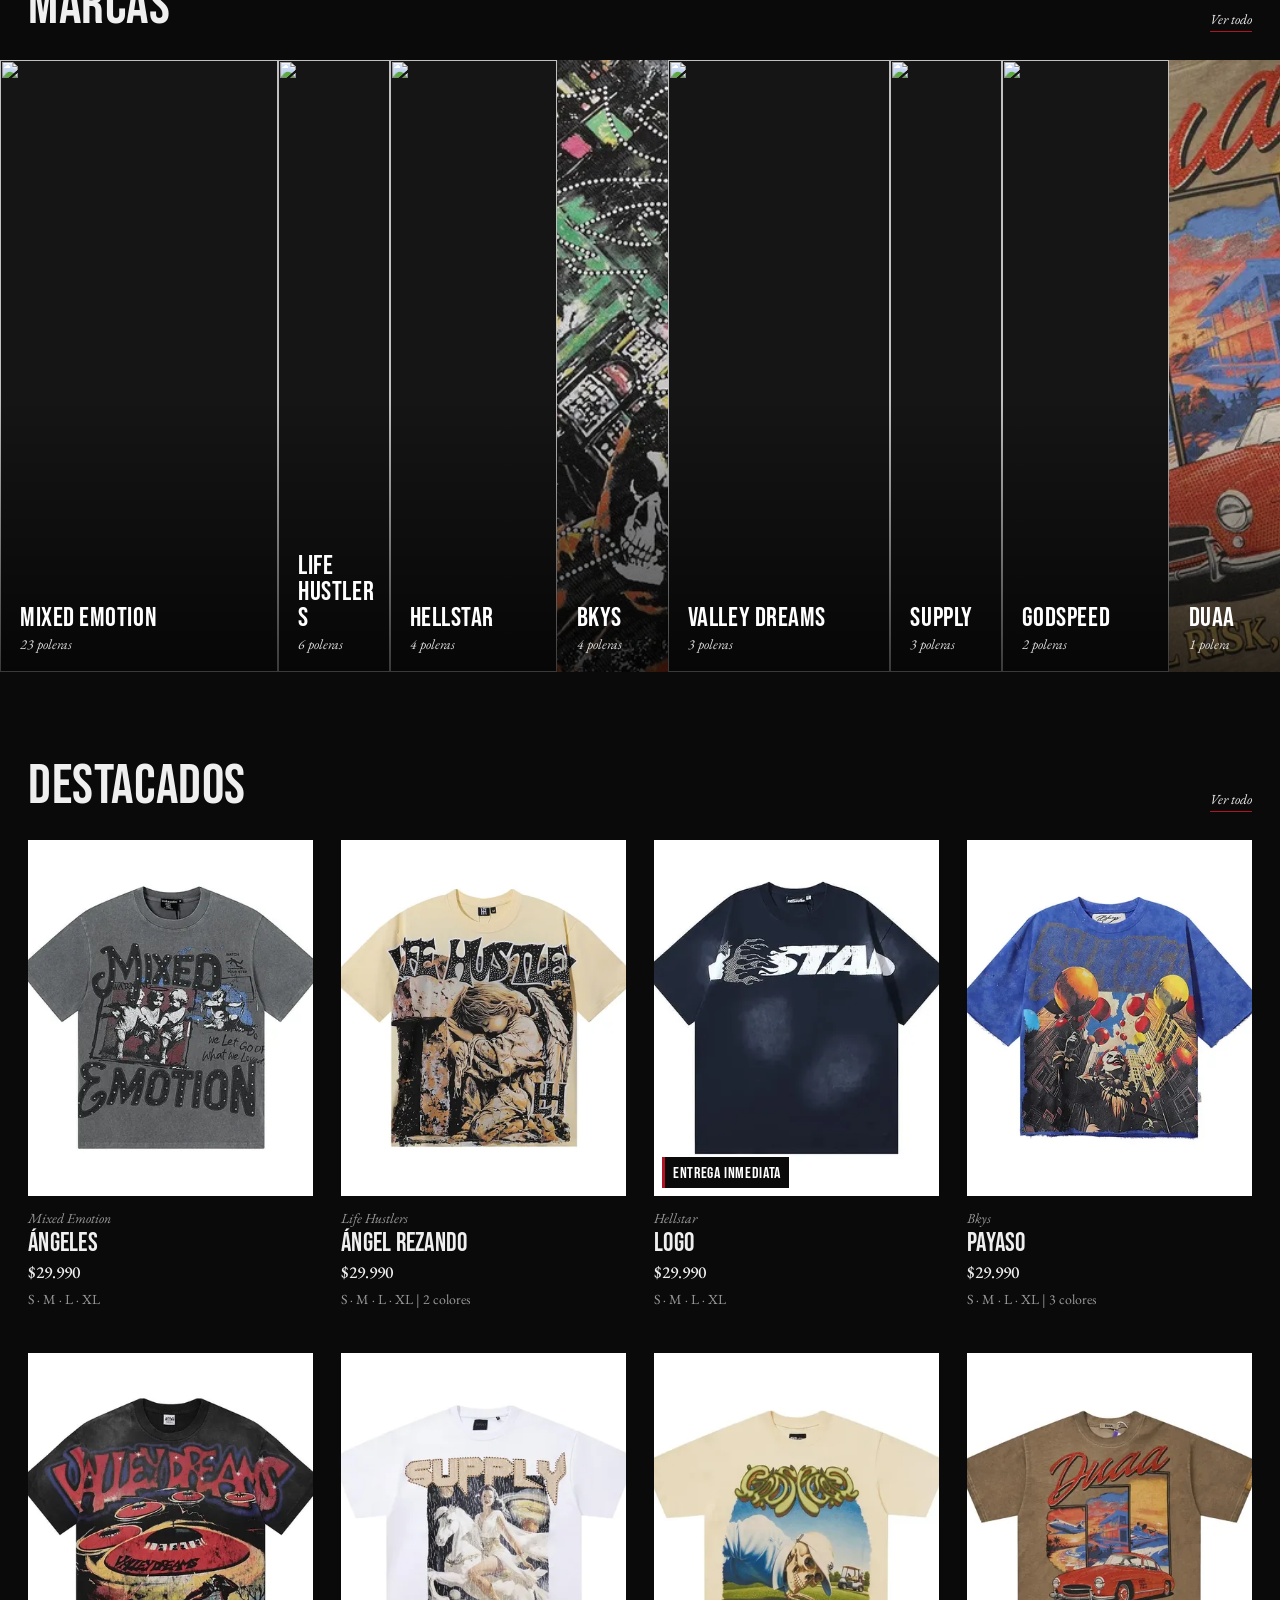
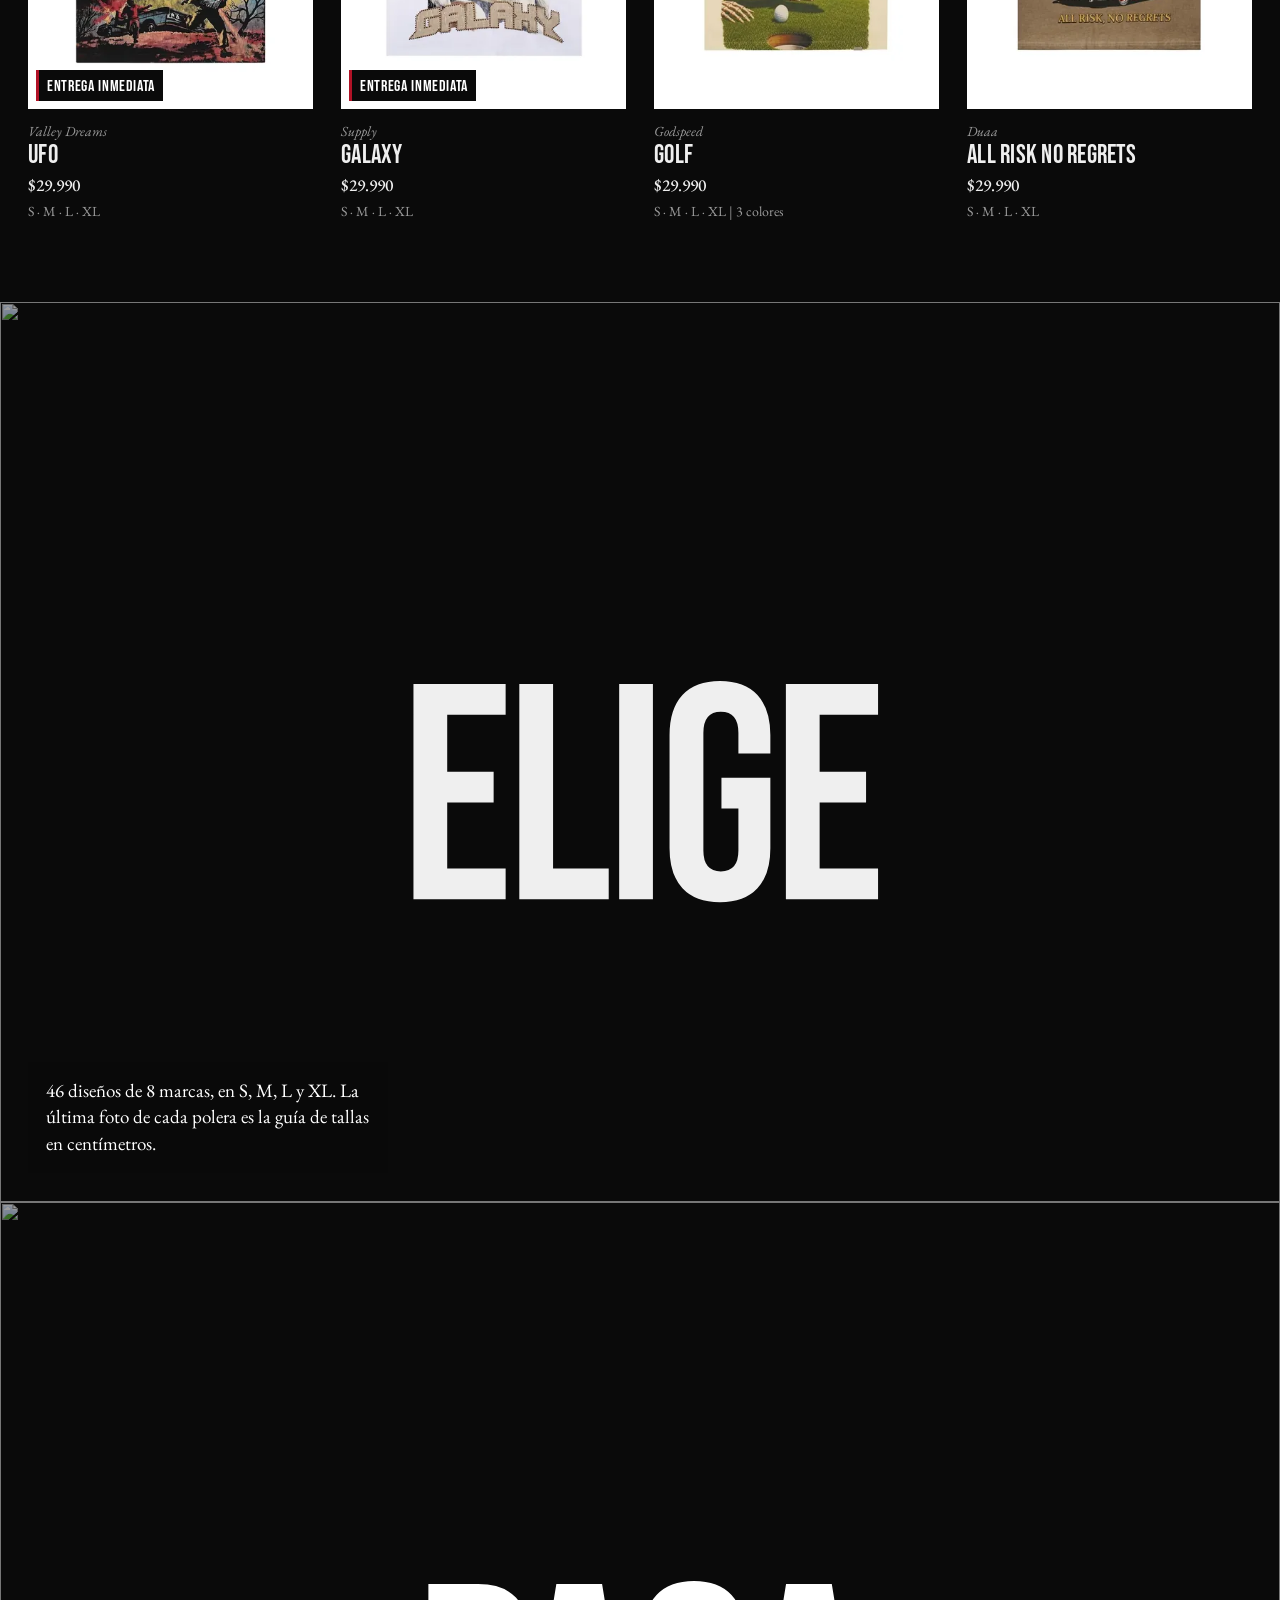
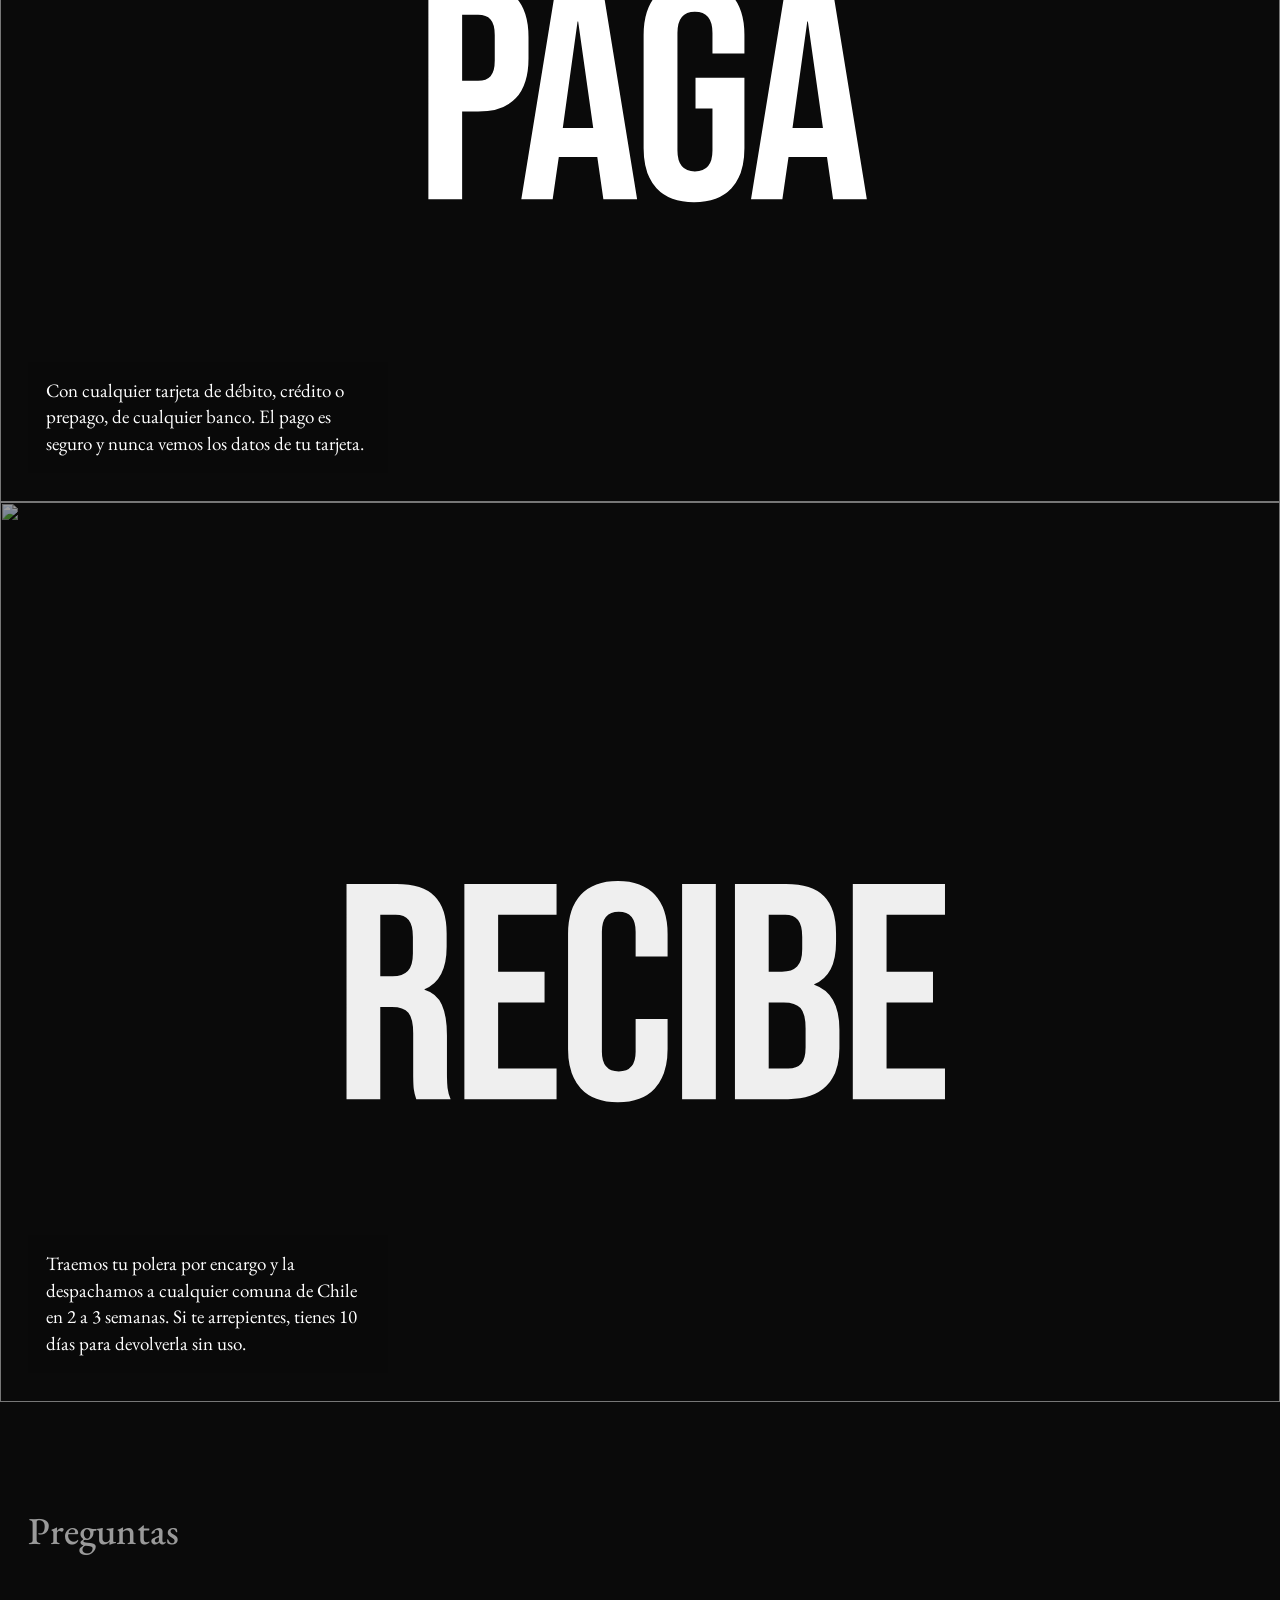
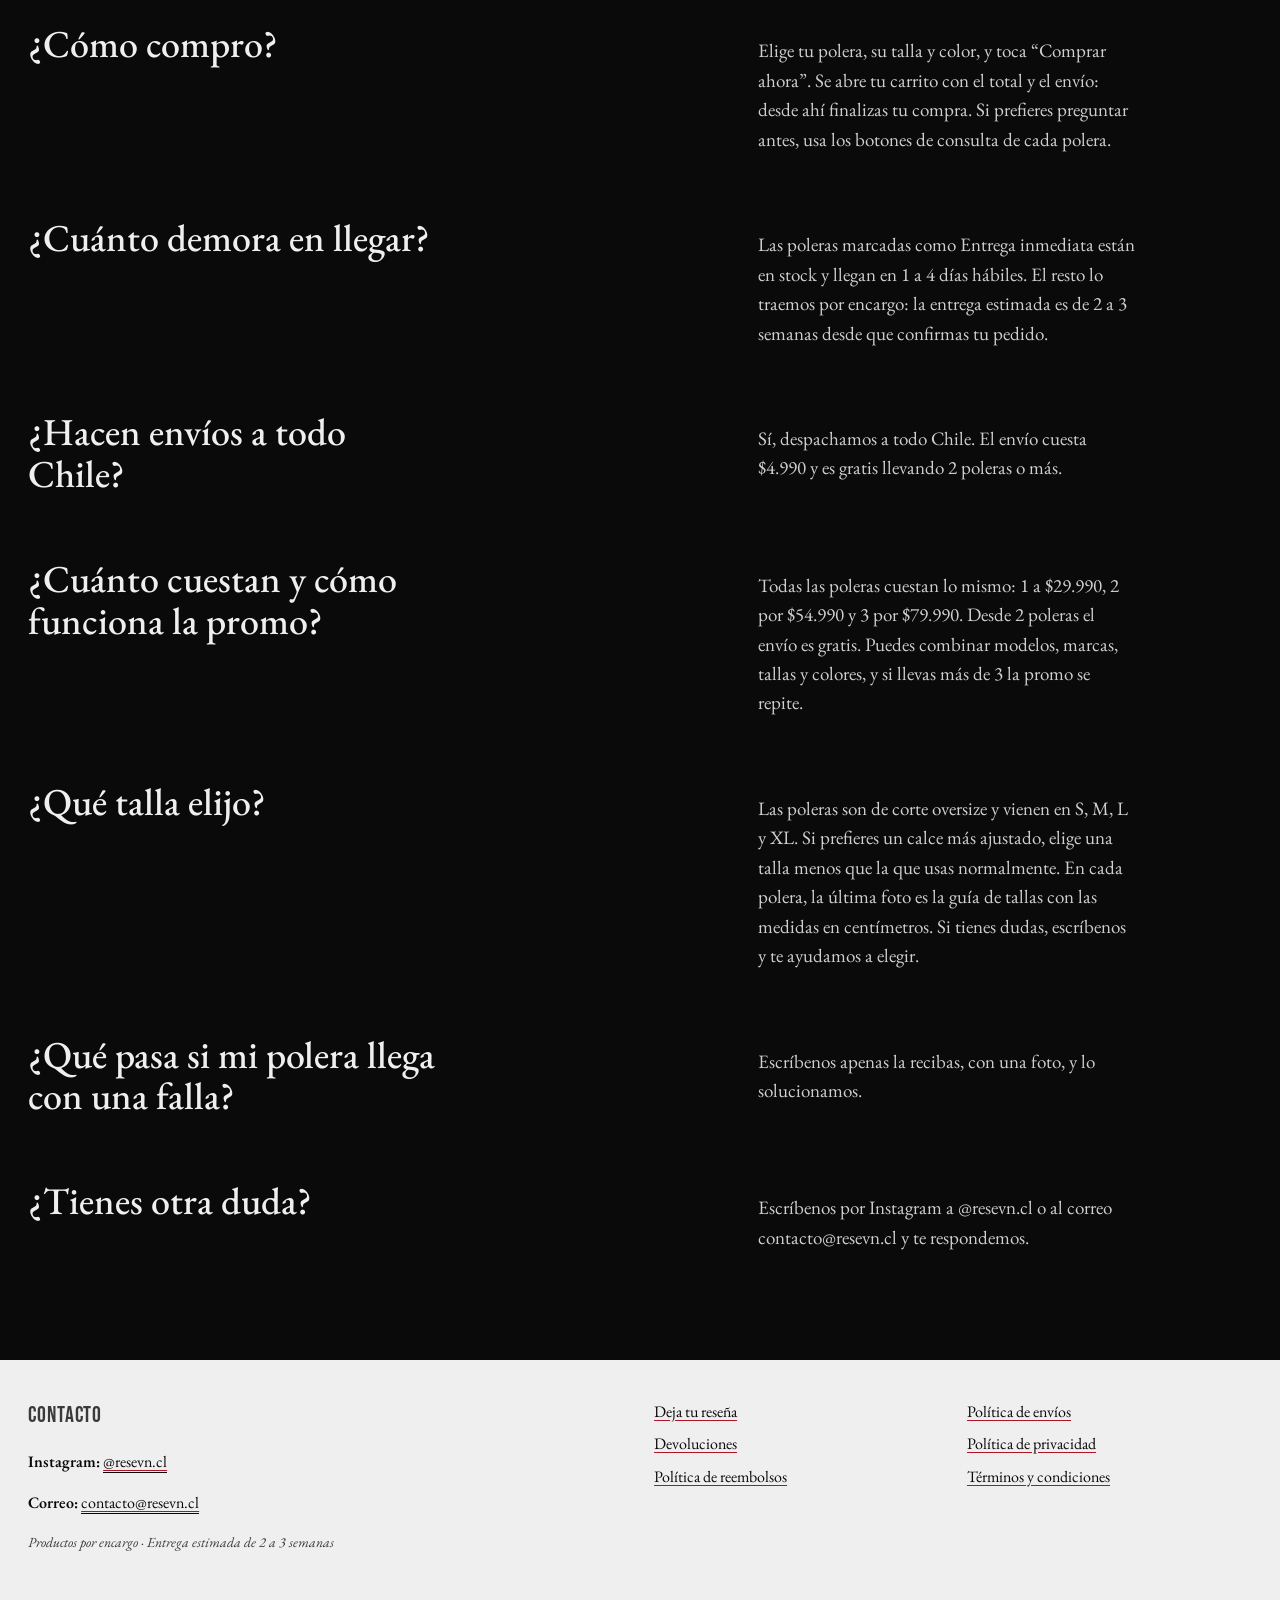
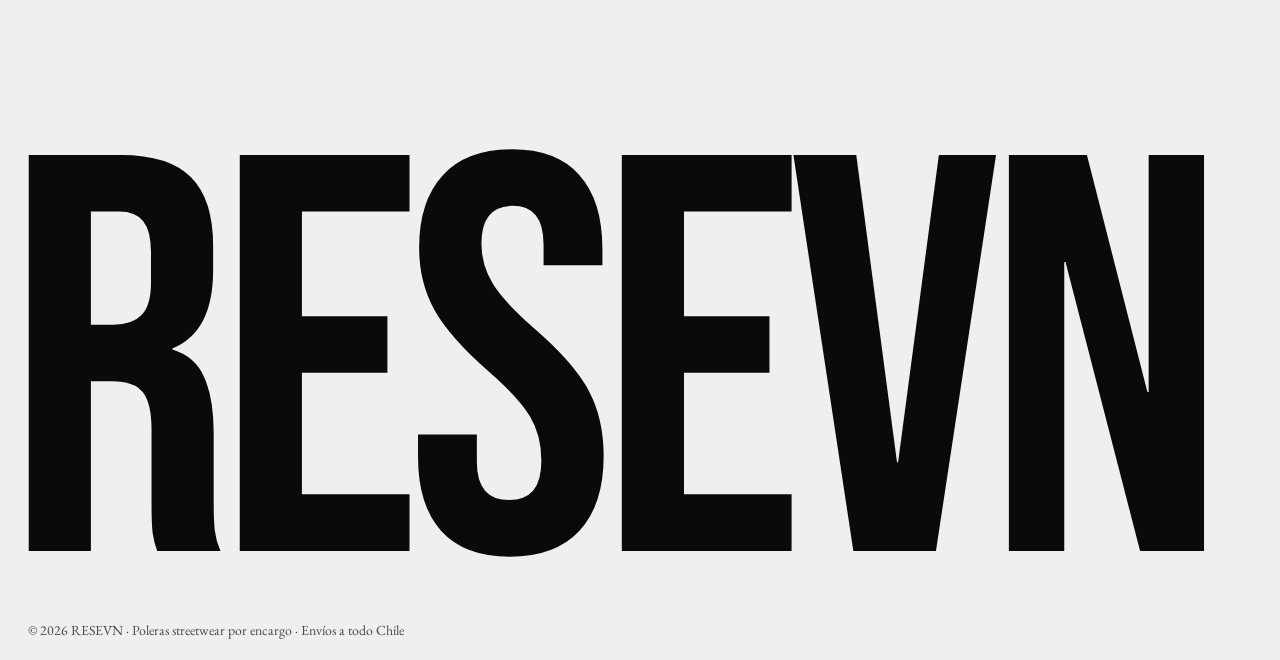
==== commit 5e62d995: "Stock: M de Supply y Emotions Never Die vuelven a la venta hasta que paguen Co-Authored-By: Claude O" ====
--- a/index.html
+++ b/index.html
@@ -38,8 +38,8 @@
     "sameAs": ["https://instagram.com/resevn.cl"]
   }
   </script>
-  <link rel="stylesheet" href="styles.css?v=1792523070">
-  <link rel="stylesheet" href="rediseno.css?v=1792523070">
+  <link rel="stylesheet" href="styles.css?v=1792523224">
+  <link rel="stylesheet" href="rediseno.css?v=1792523224">
 </head>
 <body class="tienda">
 
@@ -238,8 +238,8 @@
     </div>
   </div>
 
-  <script src="config.js?v=1792523070"></script>
-  <script src="medicion.js?v=1792523070"></script>
-  <script src="app.js?v=1792523070"></script>
+  <script src="config.js?v=1792523224"></script>
+  <script src="medicion.js?v=1792523224"></script>
+  <script src="app.js?v=1792523224"></script>
 </body>
 </html>
